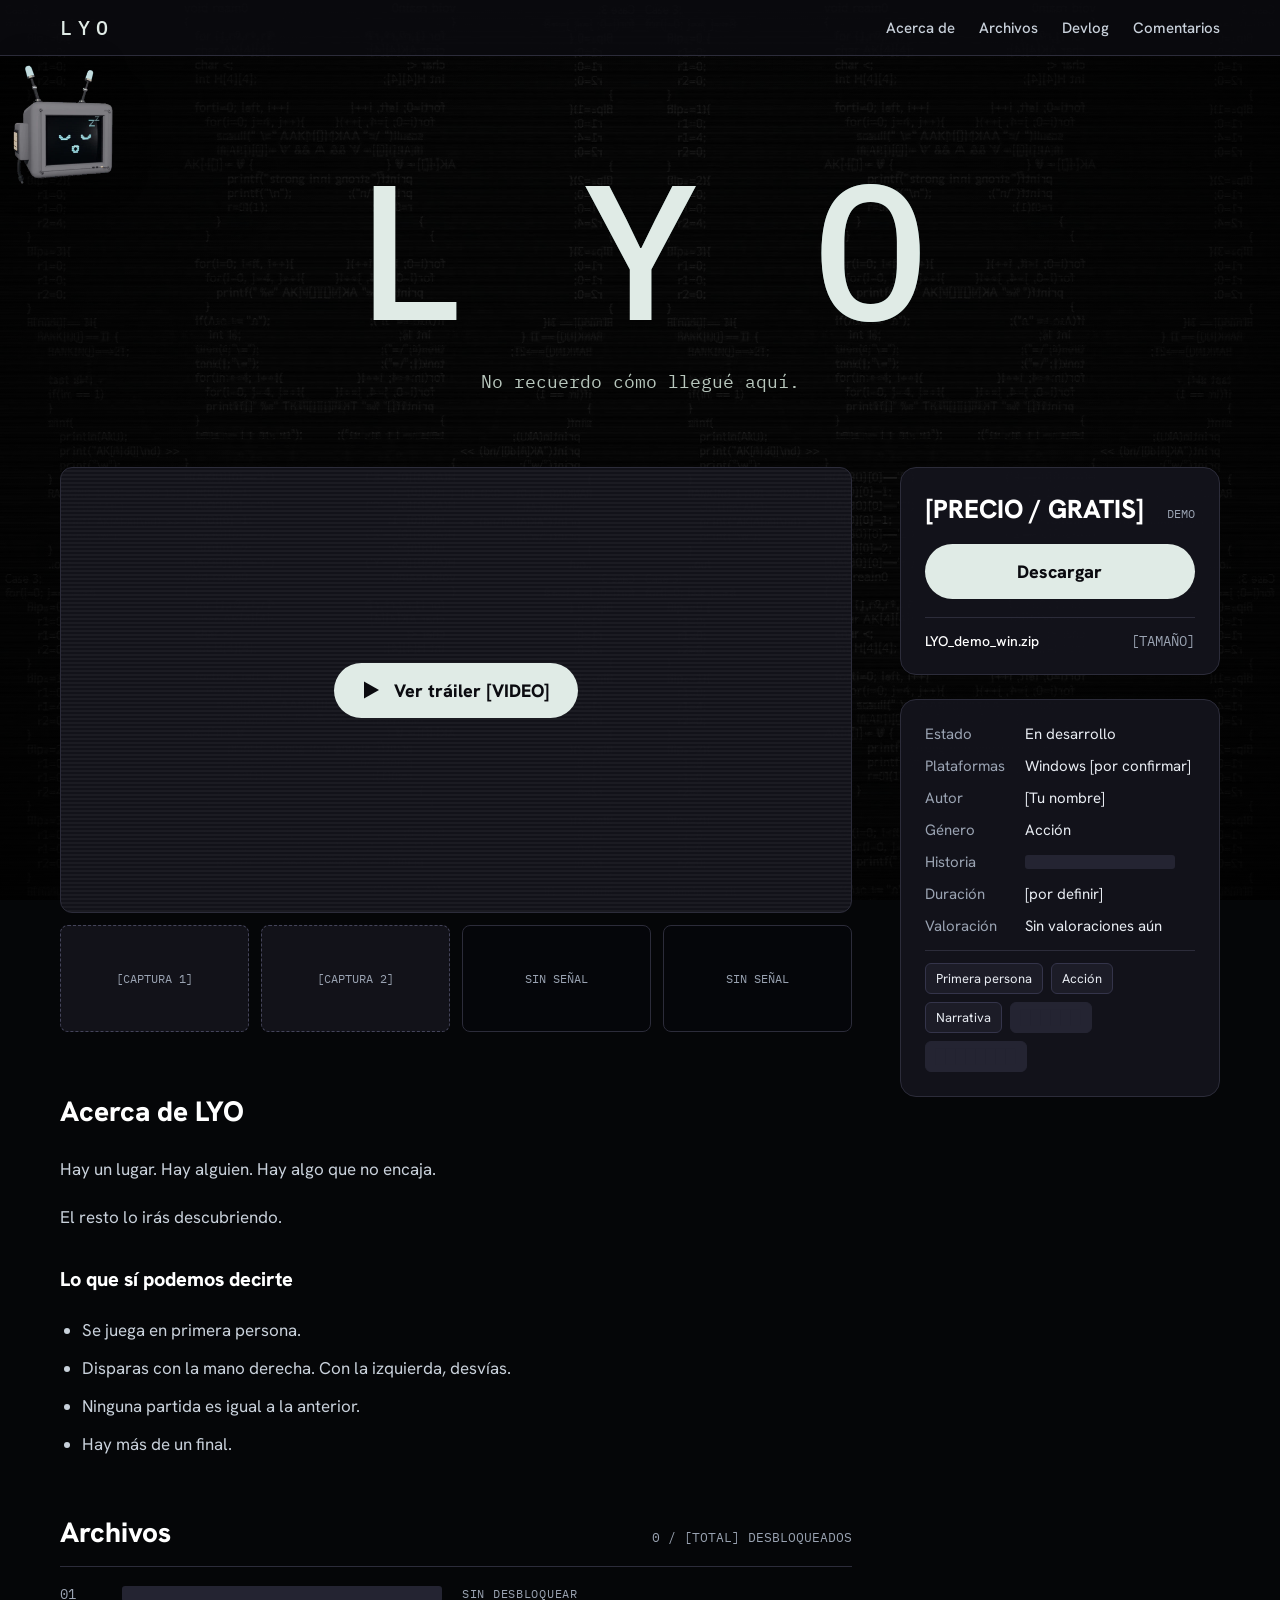
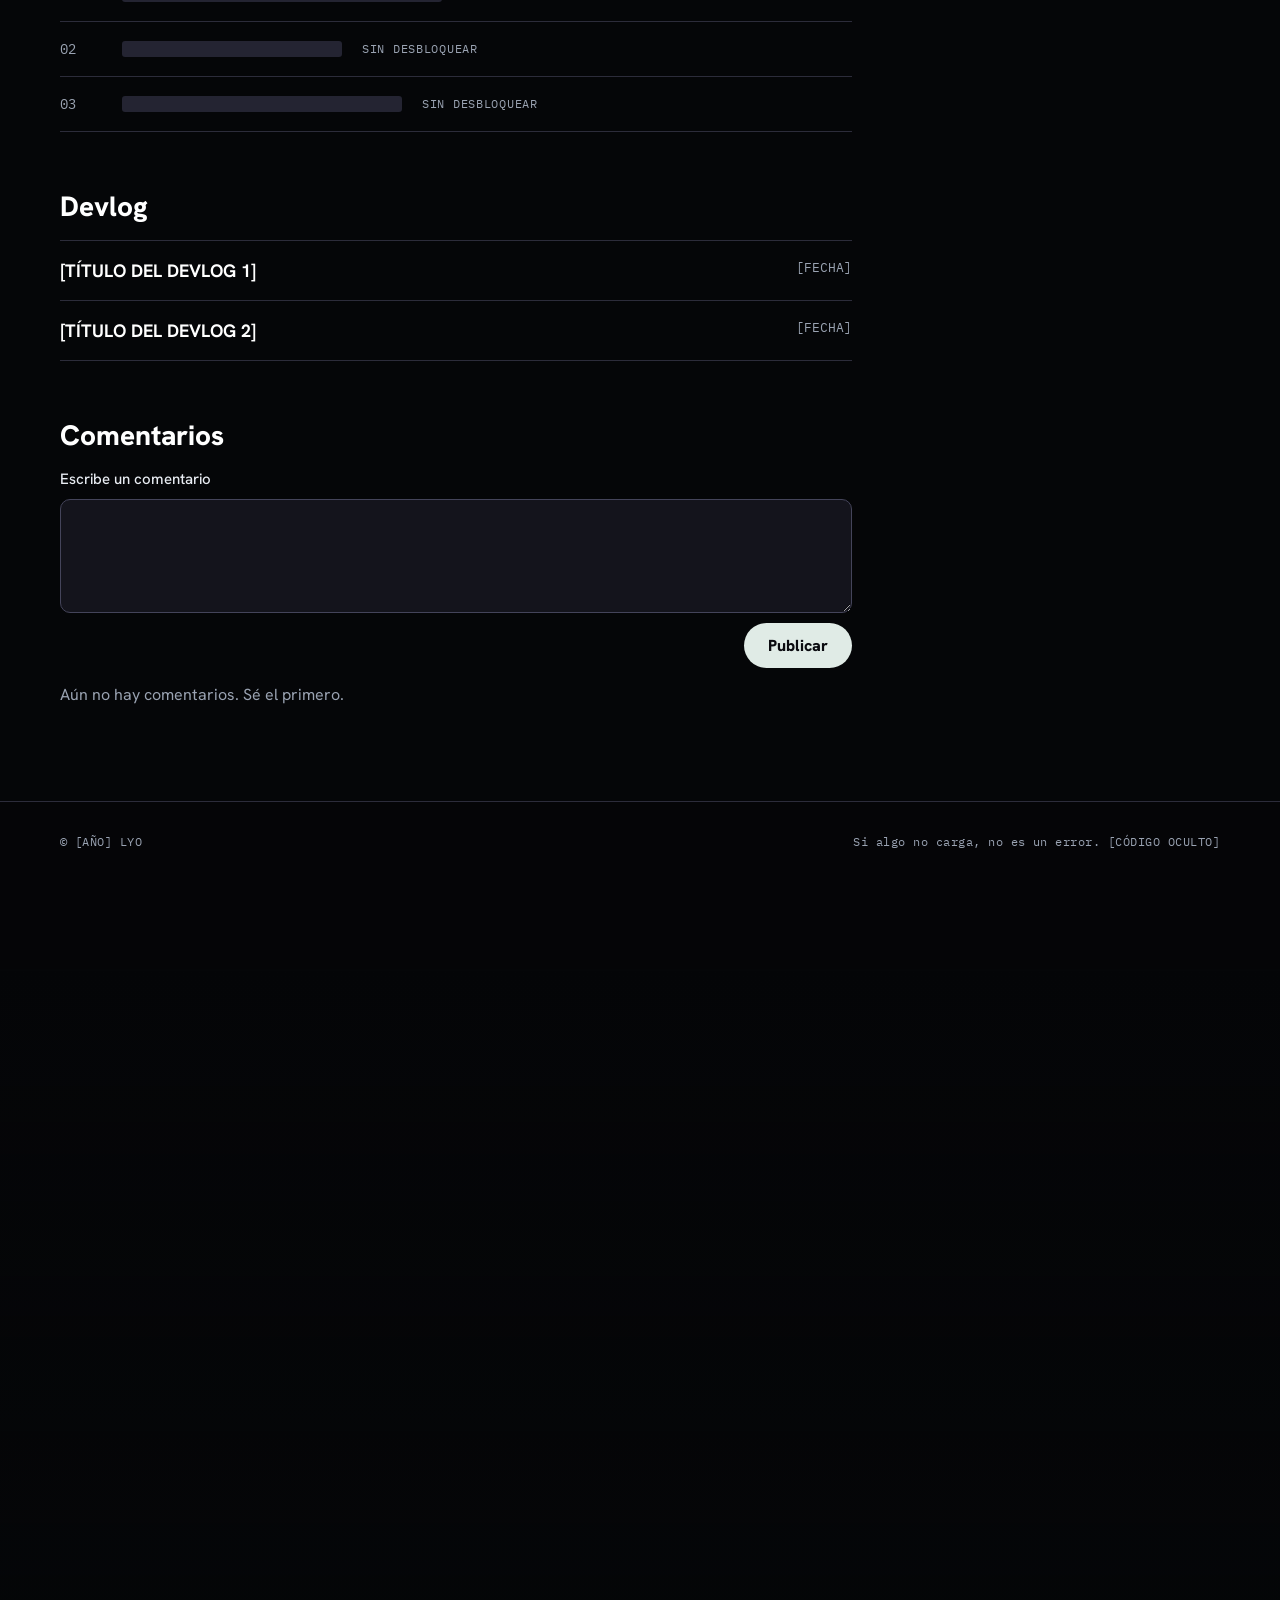
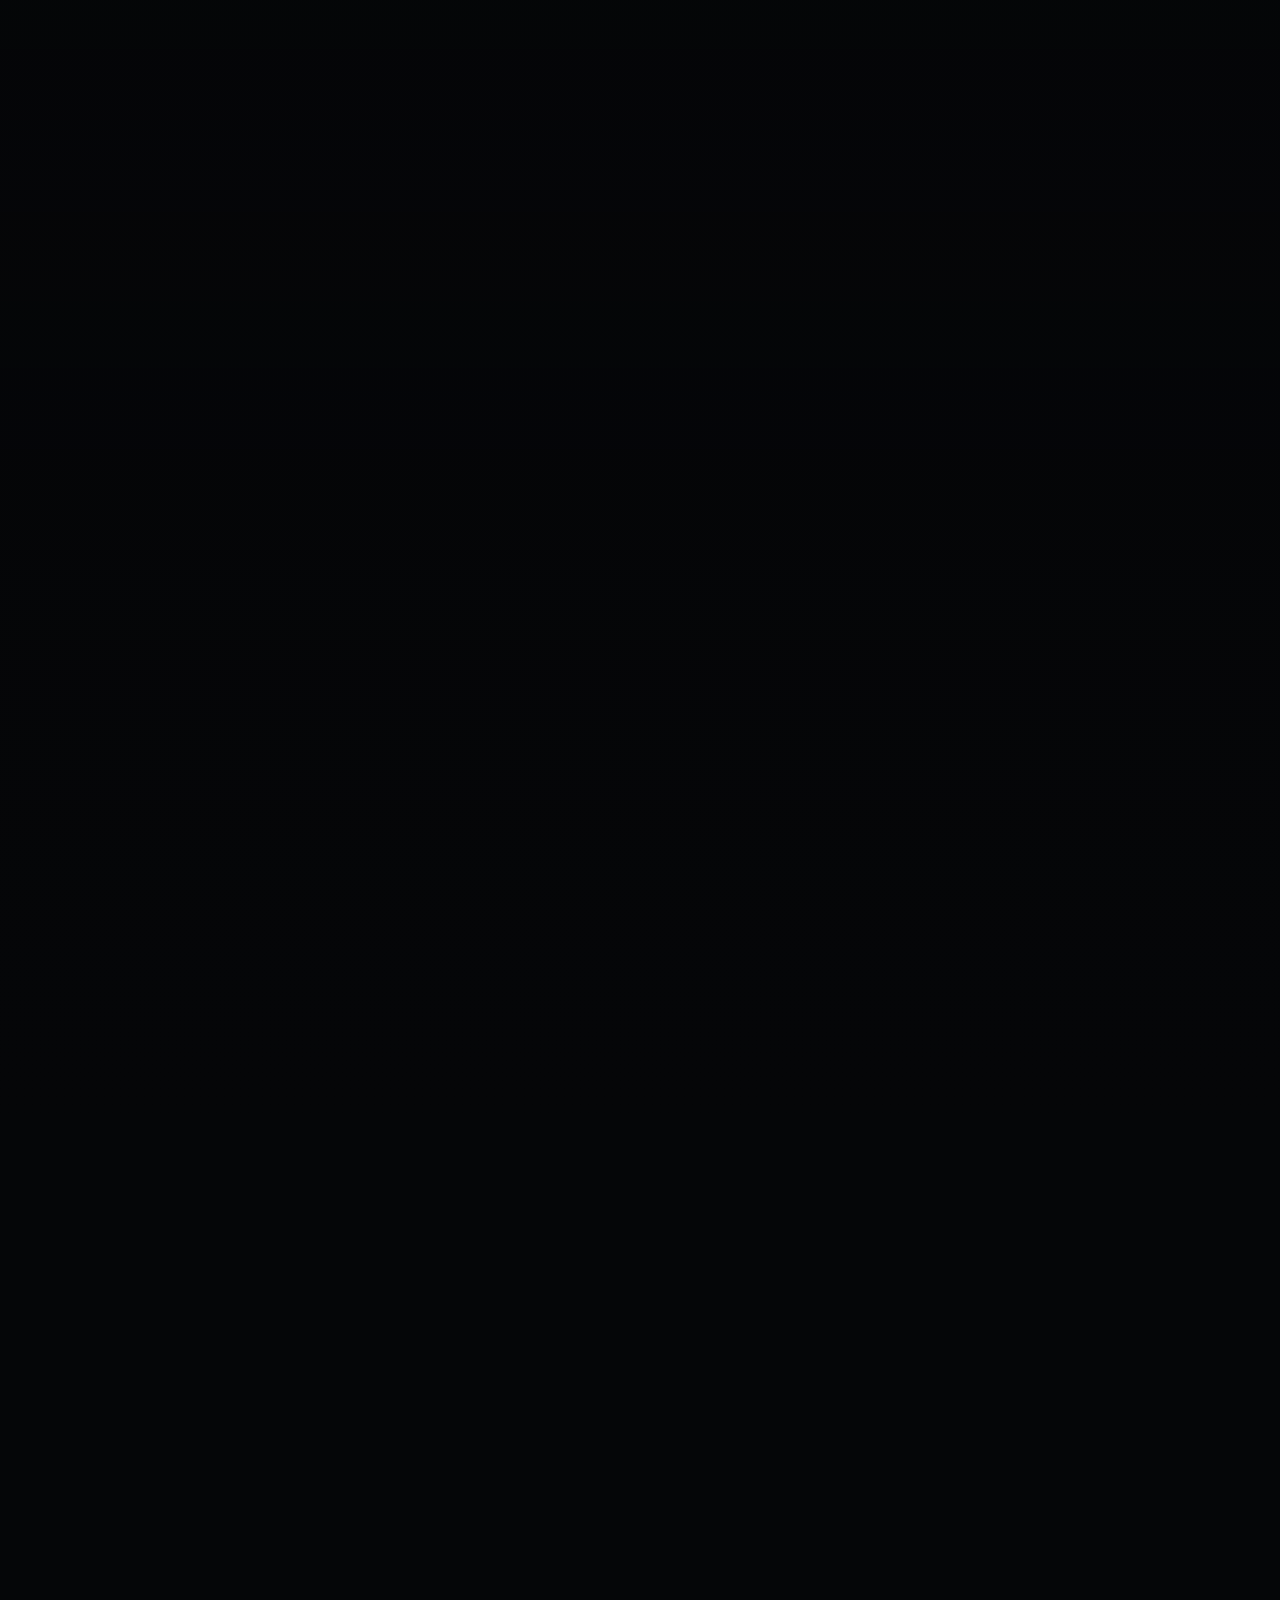
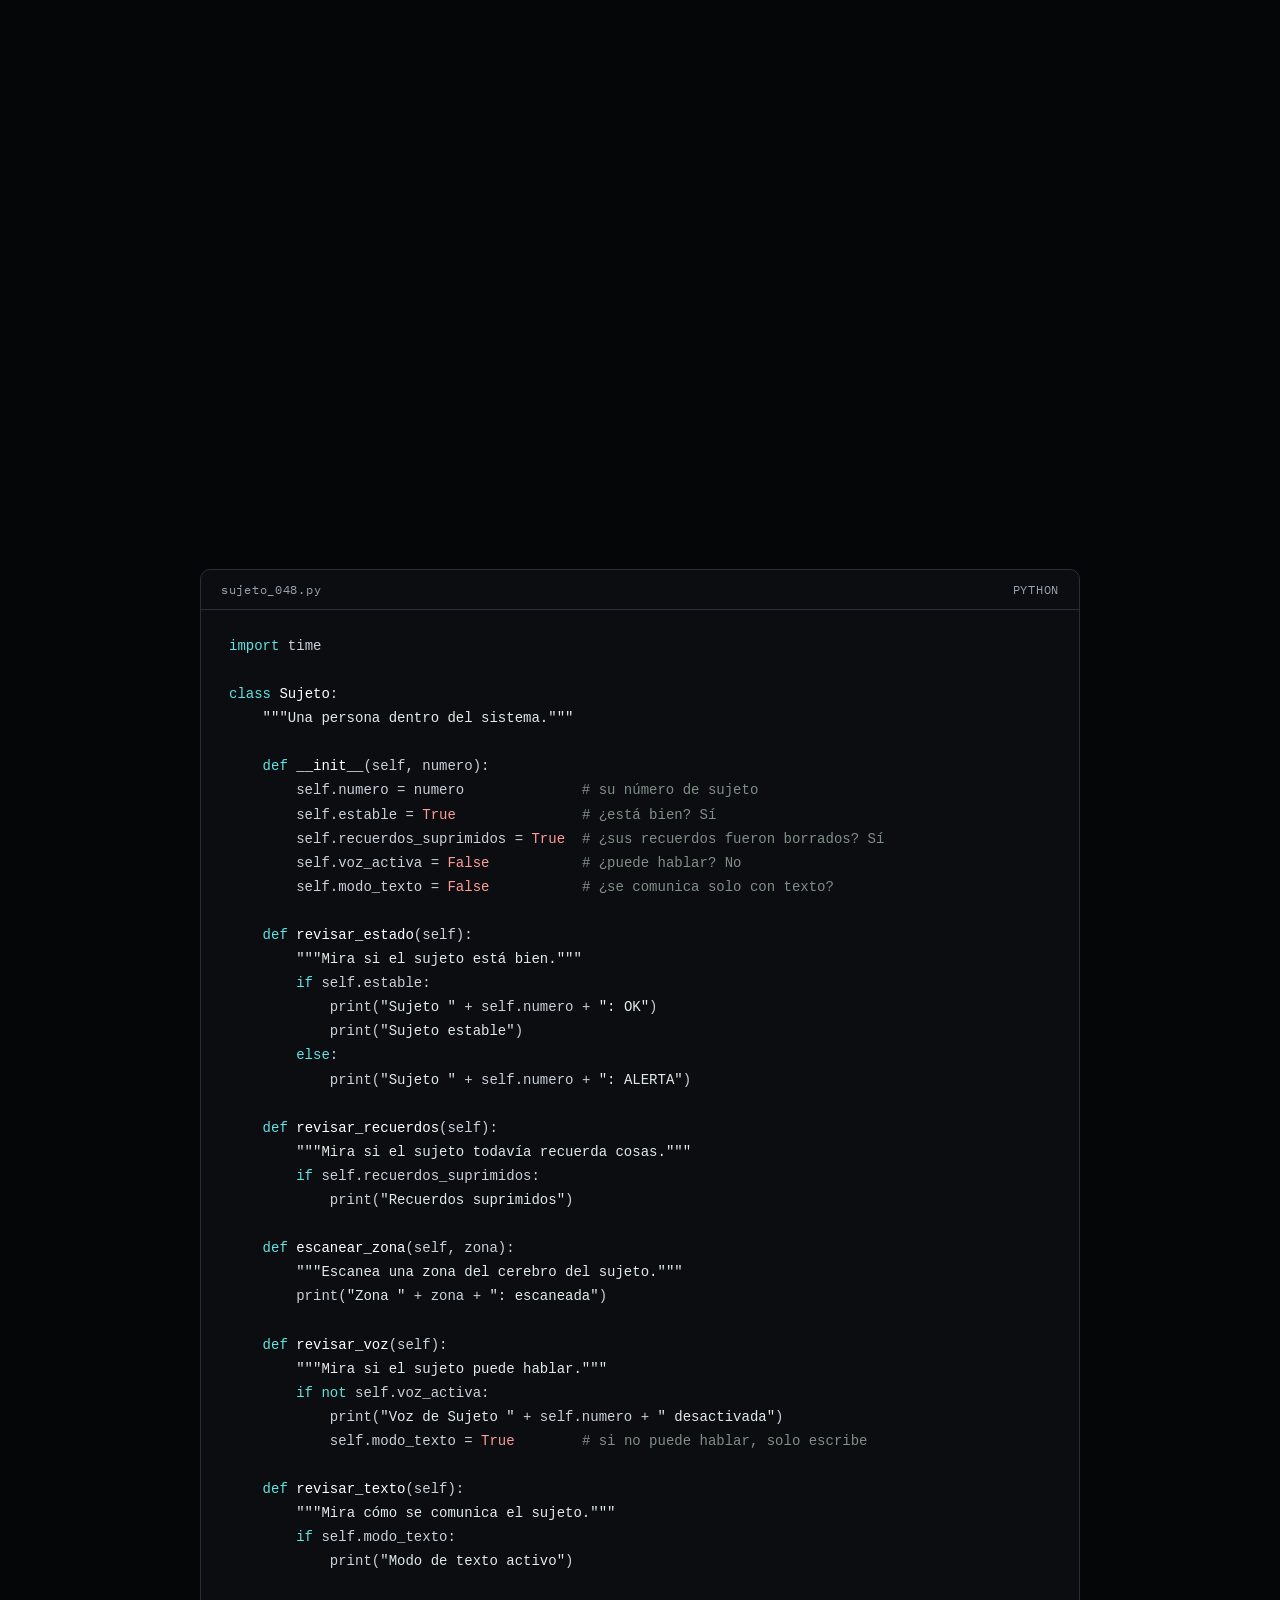
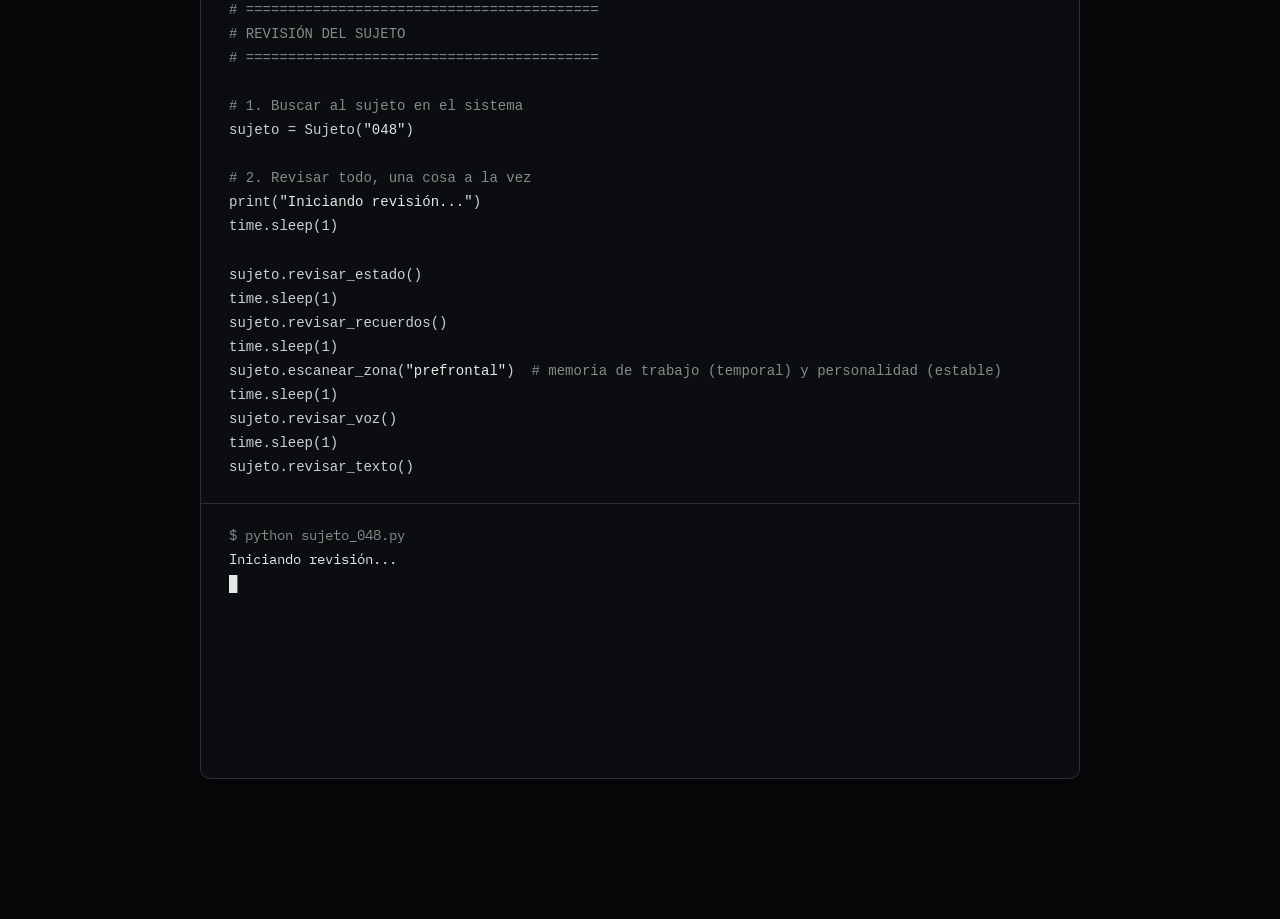
==== index.html @ 7f105bdc "Escaneo prefrontal acortado: escaner.exe --zona=prefrontal Co-Authored-By: Claude Sonnet 5.5 <norepl" ====
<!DOCTYPE html>
<!--
  ¿Intentas buscar algo pequeño, Sherlock Holmes?
  Me intriga tu curiosidad. Sigue buscando, solo recuerda que...

  La curiosidad mató al gato,
  01110000 01100101 01110010 01101111 00100000 01101100 01100001 00100000 01110011 01100001 01110100 01101001 01110011 01100110 01100001 01100011 01100011 01101001 11000011 10110011 01101110 00100000 01101100 01101111 00100000 01110100 01110010 01100001 01101010 01101111 00100000 01100100 01100101 00100000 01110110 01110101 01100101 01101100 01110100 01100001
-->
<html lang="es">
<head>
<meta charset="utf-8">
<meta name="viewport" content="width=device-width, initial-scale=1">
<meta name="theme-color" content="#050608">
<title>LYO</title>
<link rel="icon" href="assets/caras/burlona.webp" type="image/webp">
<link rel="preconnect" href="https://fonts.googleapis.com">
<link rel="preconnect" href="https://fonts.gstatic.com" crossorigin>
<link href="https://fonts.googleapis.com/css2?family=Hanken+Grotesk:wght@400;500;700;800&family=IBM+Plex+Mono:wght@400;500&display=swap" rel="stylesheet">
<link rel="stylesheet" href="css/estilo.css">
</head>
<body>
<div style="font-family:'Hanken Grotesk',system-ui,sans-serif;color:#E8ECF2;position:relative">

<!-- Fondo: el código del menú cayendo en cuatro columnas -->
<div aria-hidden="true" style="position:fixed;inset:0;z-index:0;overflow:hidden;background:#050608">
<div class="bgflick" style="position:absolute;inset:0;display:grid;grid-template-columns:repeat(4,minmax(0,1fr));filter:brightness(0.82)">
<div class="col col1" style="animation-duration:62s;animation-delay:-10s"></div>
<div class="col col2" style="animation-duration:38s;animation-delay:-31s"></div>
<div class="col col3" style="animation-duration:80s;animation-delay:-5s"></div>
<div class="col col4" style="animation-duration:24s;animation-delay:-17s"></div>
</div>
<div class="tear tearA">
<div class="col col1" style="animation-duration:62s;animation-delay:-10s"></div>
<div class="col col2" style="animation-duration:38s;animation-delay:-31s"></div>
<div class="col col3" style="animation-duration:80s;animation-delay:-5s"></div>
<div class="col col4" style="animation-duration:24s;animation-delay:-17s"></div>
</div>
<div class="tear tearB">
<div class="col col1" style="animation-duration:62s;animation-delay:-10s"></div>
<div class="col col2" style="animation-duration:38s;animation-delay:-31s"></div>
<div class="col col3" style="animation-duration:80s;animation-delay:-5s"></div>
<div class="col col4" style="animation-duration:24s;animation-delay:-17s"></div>
</div>
<div style="position:absolute;inset:0;background:rgba(0,0,0,0.5)"></div>
<div class="scan" style="position:absolute;inset:0;background:repeating-linear-gradient(0deg,rgba(0,0,0,0.28) 0 1px,transparent 1px 3px)"></div>
<div style="position:absolute;inset:0;background:radial-gradient(ellipse at 50% 45%,rgba(0,0,0,0) 40%,rgba(0,0,0,0.78) 100%)"></div>
</div>

<div style="position:relative;z-index:1">

<!-- Barra superior -->
<header style="background:rgba(11,11,16,0.82);border-bottom:1px solid #2C2C3A">
<div style="max-width:1160px;margin:0 auto;padding:14px 32px;display:flex;flex-wrap:wrap;gap:12px 28px;align-items:center;justify-content:space-between">
<a href="#inicio" class="nav-a" style="font-family:'IBM Plex Mono',ui-monospace,monospace;font-weight:500;font-size:20px;letter-spacing:0.3em;color:#E0EBE6">LYO</a>
<nav aria-label="Principal" style="display:flex;flex-wrap:wrap;gap:8px 24px;font-size:15px;font-weight:500">
<a href="#acerca" class="nav-a">Acerca de</a>
<a href="#archivos" class="nav-a">Archivos</a>
<a href="#devlog" class="nav-a">Devlog</a>
<a href="#comentarios" class="nav-a">Comentarios</a>
</nav>
</div>
</header>

<!-- Título: igual que en el menú, con las copias roja y cian -->
<section id="inicio" style="max-width:1160px;margin:0 auto;padding:96px 32px 40px;display:flex;flex-direction:column;align-items:center;gap:24px;text-align:center">
<h1 aria-label="LYO" style="position:relative;margin:0;font-family:'IBM Plex Mono',ui-monospace,monospace;font-weight:500;font-size:clamp(72px,15vw,200px);line-height:1;white-space:nowrap">
<span aria-hidden="true" class="tred" style="position:absolute;left:0;top:0;color:rgba(230,38,38,0.55)">L Y O</span>
<span aria-hidden="true" class="tcyan" style="position:absolute;left:0;top:0;color:rgba(26,217,217,0.55)">L Y O</span>
<span aria-hidden="true" class="twhite" style="position:relative;color:#E0EBE6">L Y O</span>
</h1>
<p style="margin:0;font-family:'IBM Plex Mono',ui-monospace,monospace;font-size:18px;line-height:1.5;color:#B8C7BD;max-width:34em;text-wrap:pretty">No recuerdo cómo llegué aquí.</p>
</section>

<!-- Cuerpo -->
<div style="max-width:1160px;margin:0 auto;padding:32px 32px 96px;display:flex;flex-wrap:wrap;gap:48px;align-items:flex-start">

<main style="flex:999 1 560px;min-width:0;display:flex;flex-direction:column;gap:56px">

<!-- Tráiler y capturas -->
<section aria-label="Tráiler y capturas" style="display:flex;flex-direction:column;gap:12px">
<div style="position:relative;aspect-ratio:16/9;border-radius:12px;overflow:hidden;background:rgba(20,20,28,0.9);border:1px solid #2C2C3A;display:flex;align-items:center;justify-content:center">
<div aria-hidden="true" class="scan" style="position:absolute;inset:0;background:repeating-linear-gradient(0deg,rgba(255,255,255,0.04) 0 2px,transparent 2px 4px)"></div>
<button type="button" aria-label="Reproducir tráiler" style="position:relative;display:flex;align-items:center;gap:14px;background:var(--acento);color:#0B0B10;border:0;font-family:inherit;font-weight:800;font-size:18px;padding:16px 28px;border-radius:999px;cursor:pointer">
<svg aria-hidden="true" width="18" height="20" viewBox="0 0 18 20"><path d="M2 1.5v17l15-8.5z" fill="#0B0B10"/></svg>
Ver tráiler [VIDEO]
</button>
</div>
<div style="display:grid;grid-template-columns:repeat(auto-fit,minmax(min(130px,100%),1fr));gap:12px">
<div style="aspect-ratio:16/9;border-radius:8px;background:rgba(20,20,28,0.9);border:1px dashed #44445A;display:flex;align-items:center;justify-content:center;font-family:'IBM Plex Mono',ui-monospace,monospace;font-size:12px;color:#9AA3B2">[CAPTURA 1]</div>
<div style="aspect-ratio:16/9;border-radius:8px;background:rgba(20,20,28,0.9);border:1px dashed #44445A;display:flex;align-items:center;justify-content:center;font-family:'IBM Plex Mono',ui-monospace,monospace;font-size:12px;color:#9AA3B2">[CAPTURA 2]</div>
<div style="aspect-ratio:16/9;border-radius:8px;background:#05060A;border:1px solid #2C2C3A;display:flex;align-items:center;justify-content:center;font-family:'IBM Plex Mono',ui-monospace,monospace;font-size:12px;color:#9AA3B2">SIN SEÑAL</div>
<div style="aspect-ratio:16/9;border-radius:8px;background:#05060A;border:1px solid #2C2C3A;display:flex;align-items:center;justify-content:center;font-family:'IBM Plex Mono',ui-monospace,monospace;font-size:12px;color:#9AA3B2">SIN SEÑAL</div>
</div>
</section>

<!-- Acerca de -->
<section id="acerca" style="display:flex;flex-direction:column;gap:20px;font-size:17px;line-height:1.65;color:#C9D1DB">
<h2 style="margin:0;font-size:28px;font-weight:800;color:#FFFFFF">Acerca de LYO</h2>
<p style="margin:0;text-wrap:pretty">Hay un lugar. Hay alguien. Hay algo que no encaja.</p>
<p style="margin:0;text-wrap:pretty">El resto lo irás descubriendo.</p>
<h3 style="margin:12px 0 0;font-size:20px;font-weight:800;color:#FFFFFF">Lo que sí podemos decirte</h3>
<ul style="margin:0;padding-left:22px;display:flex;flex-direction:column;gap:10px">
<li>Se juega en primera persona.</li>
<li>Disparas con la mano derecha. Con la izquierda, desvías.</li>
<li>Ninguna partida es igual a la anterior.</li>
<li>Hay más de un final.</li>
</ul>
</section>

<!-- Archivos (huecos para ir revelando la historia) -->
<section id="archivos" style="display:flex;flex-direction:column;gap:16px">
<div style="display:flex;flex-wrap:wrap;align-items:baseline;justify-content:space-between;gap:8px 24px">
<h2 style="margin:0;font-size:28px;font-weight:800;color:#FFFFFF">Archivos</h2>
<span style="font-family:'IBM Plex Mono',ui-monospace,monospace;font-size:13px;color:#9AA3B2">0 / [TOTAL] DESBLOQUEADOS</span>
</div>
<div style="display:flex;flex-direction:column">
<div style="display:flex;flex-wrap:wrap;align-items:center;gap:12px 20px;padding:18px 0;border-top:1px solid #2C2C3A">
<span style="font-family:'IBM Plex Mono',ui-monospace,monospace;font-size:14px;color:#9AA3B2;min-width:3em">01</span>
<span role="img" aria-label="Texto oculto" style="flex:1 1 200px;height:16px;border-radius:3px;background:#242432;max-width:320px"></span>
<span style="font-family:'IBM Plex Mono',ui-monospace,monospace;font-size:12px;letter-spacing:0.06em;color:#9AA3B2">SIN DESBLOQUEAR</span>
</div>
<div style="display:flex;flex-wrap:wrap;align-items:center;gap:12px 20px;padding:18px 0;border-top:1px solid #2C2C3A">
<span style="font-family:'IBM Plex Mono',ui-monospace,monospace;font-size:14px;color:#9AA3B2;min-width:3em">02</span>
<span role="img" aria-label="Texto oculto" style="flex:1 1 200px;height:16px;border-radius:3px;background:#242432;max-width:220px"></span>
<span style="font-family:'IBM Plex Mono',ui-monospace,monospace;font-size:12px;letter-spacing:0.06em;color:#9AA3B2">SIN DESBLOQUEAR</span>
</div>
<div style="display:flex;flex-wrap:wrap;align-items:center;gap:12px 20px;padding:18px 0;border-top:1px solid #2C2C3A;border-bottom:1px solid #2C2C3A">
<span style="font-family:'IBM Plex Mono',ui-monospace,monospace;font-size:14px;color:#9AA3B2;min-width:3em">03</span>
<span role="img" aria-label="Texto oculto" style="flex:1 1 200px;height:16px;border-radius:3px;background:#242432;max-width:280px"></span>
<span style="font-family:'IBM Plex Mono',ui-monospace,monospace;font-size:12px;letter-spacing:0.06em;color:#9AA3B2">SIN DESBLOQUEAR</span>
</div>
</div>
</section>

<!-- Devlog -->
<section id="devlog" style="display:flex;flex-direction:column;gap:16px">
<h2 style="margin:0;font-size:28px;font-weight:800;color:#FFFFFF">Devlog</h2>
<div style="display:flex;flex-direction:column">
<a href="#devlog" class="nav-a" style="display:flex;flex-wrap:wrap;justify-content:space-between;gap:6px 24px;padding:18px 0;border-top:1px solid #2C2C3A">
<span style="font-weight:700;font-size:18px;color:#FFFFFF">[TÍTULO DEL DEVLOG 1]</span>
<span style="font-family:'IBM Plex Mono',ui-monospace,monospace;font-size:13px;color:#9AA3B2">[FECHA]</span>
</a>
<a href="#devlog" class="nav-a" style="display:flex;flex-wrap:wrap;justify-content:space-between;gap:6px 24px;padding:18px 0;border-top:1px solid #2C2C3A;border-bottom:1px solid #2C2C3A">
<span style="font-weight:700;font-size:18px;color:#FFFFFF">[TÍTULO DEL DEVLOG 2]</span>
<span style="font-family:'IBM Plex Mono',ui-monospace,monospace;font-size:13px;color:#9AA3B2">[FECHA]</span>
</a>
</div>
</section>

<!-- Comentarios -->
<section id="comentarios" style="display:flex;flex-direction:column;gap:16px">
<h2 style="margin:0;font-size:28px;font-weight:800;color:#FFFFFF">Comentarios</h2>
<div style="display:flex;flex-direction:column;gap:10px">
<label for="comentario" style="font-size:15px;font-weight:500">Escribe un comentario</label>
<textarea id="comentario" rows="4" style="background:#14141C;color:#E8ECF2;border:1px solid #44445A;border-radius:10px;padding:14px 16px;font-family:inherit;font-size:16px;resize:vertical"></textarea>
<div style="display:flex;justify-content:flex-end">
<button type="button" class="btn-a" style="background:var(--acento);color:#0B0B10;border:0;font-family:inherit;font-weight:800;font-size:16px;padding:12px 24px;border-radius:999px;cursor:pointer">Publicar</button>
</div>
</div>
<p style="margin:0;font-size:16px;color:#9AA3B2">Aún no hay comentarios. Sé el primero.</p>
</section>
</main>

<!-- Barra lateral -->
<aside style="flex:1 1 320px;max-width:380px;min-width:0;display:flex;flex-direction:column;gap:24px">

<section aria-label="Descarga" style="background:rgba(20,20,28,0.94);border:1px solid #2C2C3A;border-radius:16px;padding:24px;display:flex;flex-direction:column;gap:18px">
<div style="display:flex;align-items:baseline;justify-content:space-between;gap:12px">
<span style="font-weight:800;font-size:26px;color:#FFFFFF">[PRECIO / GRATIS]</span>
<span style="font-family:'IBM Plex Mono',ui-monospace,monospace;font-size:12px;color:#9AA3B2">DEMO</span>
</div>
<a href="#" class="btn-a" style="background:var(--acento);color:#0B0B10;text-decoration:none;text-align:center;font-weight:800;font-size:18px;padding:16px 24px;border-radius:999px">Descargar</a>
<div style="display:flex;justify-content:space-between;gap:12px;padding-top:14px;border-top:1px solid #2C2C3A;font-size:14px">
<span style="color:#FFFFFF;font-weight:500">LYO_demo_win.zip</span>
<span style="font-family:'IBM Plex Mono',ui-monospace,monospace;color:#9AA3B2">[TAMAÑO]</span>
</div>
</section>

<section aria-label="Información" style="background:rgba(20,20,28,0.94);border:1px solid #2C2C3A;border-radius:16px;padding:24px;display:flex;flex-direction:column;gap:14px;font-size:15px">
<div style="display:grid;grid-template-columns:auto 1fr;gap:12px 20px;align-items:center">
<span style="color:#9AA3B2">Estado</span><span>En desarrollo</span>
<span style="color:#9AA3B2">Plataformas</span><span>Windows [por confirmar]</span>
<span style="color:#9AA3B2">Autor</span><span>[Tu nombre]</span>
<span style="color:#9AA3B2">Género</span><span>Acción</span>
<span style="color:#9AA3B2">Historia</span><span role="img" aria-label="Información oculta" style="display:block;height:14px;border-radius:3px;background:#242432;max-width:150px"></span>
<span style="color:#9AA3B2">Duración</span><span>[por definir]</span>
<span style="color:#9AA3B2">Valoración</span><span>Sin valoraciones aún</span>
</div>
<div style="display:flex;flex-wrap:wrap;gap:8px;padding-top:12px;border-top:1px solid #2C2C3A">
<span class="chip">Primera persona</span>
<span class="chip">Acción</span>
<span class="chip">Narrativa</span>
<span class="chip" role="img" aria-label="Etiqueta oculta" style="color:#242432;background:#242432;border-color:#242432;user-select:none">██████</span>
<span class="chip" role="img" aria-label="Etiqueta oculta" style="color:#242432;background:#242432;border-color:#242432;user-select:none">████████</span>
</div>
</section>
</aside>
</div>

<!-- Pie -->
<footer style="border-top:1px solid #2C2C3A;background:rgba(5,6,8,0.8)">
<div style="max-width:1160px;margin:0 auto;padding:32px 32px 120px;display:flex;flex-wrap:wrap;gap:12px 32px;justify-content:space-between;font-family:'IBM Plex Mono',ui-monospace,monospace;font-size:12px;letter-spacing:0.04em;color:#9AA3B2">
<span>© [AÑO] LYO</span>
<span>Si algo no carga, no es un error. [CÓDIGO OCULTO]</span>
</div>
</footer>

<!-- Descenso: el fondo se apaga poco a poco mientras se baja -->
<div aria-hidden="true" style="height:2200px;background:linear-gradient(180deg,rgba(5,6,8,0) 0%,rgba(5,6,8,0.6) 25%,rgba(5,6,8,0.95) 55%,#050608 80%)"></div>
<!-- Vacío: todo negro -->
<div aria-hidden="true" style="height:1400px;background:#050608"></div>
<!-- Estática: aparece, se corta y vuelve a quedar negro justo antes de la terminal -->
<div id="zona-estatica" aria-hidden="true"><canvas id="estatica" width="192" height="108"></canvas></div>

<!-- Terminal -->
<section aria-label="Terminal" style="background:#050608;padding:0 32px 200px">
<div style="max-width:880px;margin:0 auto">
<div id="term-py" style="border:1px solid #2C2C3A;border-radius:10px;background:#0B0D10;overflow:hidden">
<div style="display:flex;justify-content:space-between;gap:16px;padding:12px 20px;border-bottom:1px solid #2C2C3A;font-family:'IBM Plex Mono',ui-monospace,monospace;font-size:12px;letter-spacing:0.06em;color:#9AA3B2">
<span>sujeto_048.py</span>
<span>PYTHON</span>
</div>
<pre role="region" aria-label="Código del programa" tabindex="0" style="margin:0;padding:24px 28px;overflow-x:auto;font-family:'IBM Plex Mono',ui-monospace,monospace;font-size:14px;line-height:1.65;color:#C9D1DB;tab-size:4"><code><span class="tk">import</span> time

<span class="tk">class</span> <span class="tf">Sujeto</span>:
    <span class="ts">"""Una persona dentro del sistema."""</span>

    <span class="tk">def</span> <span class="tf">__init__</span>(self, numero):
        self.numero = numero              <span class="tc"># su número de sujeto</span>
        self.estable = <span class="tn">True</span>               <span class="tc"># ¿está bien? Sí</span>
        self.recuerdos_suprimidos = <span class="tn">True</span>  <span class="tc"># ¿sus recuerdos fueron borrados? Sí</span>
        self.voz_activa = <span class="tn">False</span>           <span class="tc"># ¿puede hablar? No</span>
        self.modo_texto = <span class="tn">False</span>           <span class="tc"># ¿se comunica solo con texto?</span>

    <span class="tk">def</span> <span class="tf">revisar_estado</span>(self):
        <span class="ts">"""Mira si el sujeto está bien."""</span>
        <span class="tk">if</span> self.estable:
            print(<span class="ts">"Sujeto "</span> + self.numero + <span class="ts">": OK"</span>)
            print(<span class="ts">"Sujeto estable"</span>)
        <span class="tk">else</span>:
            print(<span class="ts">"Sujeto "</span> + self.numero + <span class="ts">": ALERTA"</span>)

    <span class="tk">def</span> <span class="tf">revisar_recuerdos</span>(self):
        <span class="ts">"""Mira si el sujeto todavía recuerda cosas."""</span>
        <span class="tk">if</span> self.recuerdos_suprimidos:
            print(<span class="ts">"Recuerdos suprimidos"</span>)

    <span class="tk">def</span> <span class="tf">escanear_zona</span>(self, zona):
        <span class="ts">"""Escanea una zona del cerebro del sujeto."""</span>
        print(<span class="ts">"Zona "</span> + zona + <span class="ts">": escaneada"</span>)

    <span class="tk">def</span> <span class="tf">revisar_voz</span>(self):
        <span class="ts">"""Mira si el sujeto puede hablar."""</span>
        <span class="tk">if</span> <span class="tk">not</span> self.voz_activa:
            print(<span class="ts">"Voz de Sujeto "</span> + self.numero + <span class="ts">" desactivada"</span>)
            self.modo_texto = <span class="tn">True</span>        <span class="tc"># si no puede hablar, solo escribe</span>

    <span class="tk">def</span> <span class="tf">revisar_texto</span>(self):
        <span class="ts">"""Mira cómo se comunica el sujeto."""</span>
        <span class="tk">if</span> self.modo_texto:
            print(<span class="ts">"Modo de texto activo"</span>)

<span class="tc"># ==========================================</span>
<span class="tc"># REVISIÓN DEL SUJETO</span>
<span class="tc"># ==========================================</span>

<span class="tc"># 1. Buscar al sujeto en el sistema</span>
sujeto = Sujeto(<span class="ts">"048"</span>)

<span class="tc"># 2. Revisar todo, una cosa a la vez</span>
print(<span class="ts">"Iniciando revisión..."</span>)
time.sleep(1)

sujeto.revisar_estado()
time.sleep(1)
sujeto.revisar_recuerdos()
time.sleep(1)
sujeto.escanear_zona(<span class="ts">"prefrontal"</span>)  <span class="tc"># memoria de trabajo (temporal) y personalidad (estable)</span>
time.sleep(1)
sujeto.revisar_voz()
time.sleep(1)
sujeto.revisar_texto()</code></pre>
<div id="salida-terminal" style="border-top:1px solid #2C2C3A;padding:20px 28px 24px;min-height:230px;font-family:'IBM Plex Mono',ui-monospace,monospace;font-size:14px;line-height:1.7;color:#E0EBE6">
<div style="color:#808F85">$ python sujeto_048.py</div>
<div data-paso="1" hidden>Iniciando revisión...</div>
<div data-paso="2" hidden>Sujeto 048: OK</div>
<div data-paso="2" hidden>Sujeto estable</div>
<div data-paso="3" hidden>Recuerdos suprimidos</div>
<div data-paso="4" hidden>Zona prefrontal: escaneada</div>
<div data-paso="5" hidden>Voz de Sujeto 048 desactivada</div>
<div data-paso="6" hidden>Modo de texto activo</div>
<div aria-hidden="true"><span class="blink">█</span></div>
</div>
</div>
<!-- Versión CMD de la terminal: aparece cuando la TV despierta -->
<div id="term-cmd" class="cmd" hidden>
<div class="cmd-barra"><span>C:\Halcyon\sistema\cmd.exe</span><span aria-hidden="true">&#8212; &nbsp;&#9633; &nbsp;&#10005;</span></div>
<div id="salida-cmd" class="cmd-cuerpo">
<div>Sistema Halcyon [Versión 4.8.2051.0]</div>
<div>(c) Halcyon Corporation. Todos los derechos reservados.</div>
<div>&nbsp;</div>
<div data-paso="1" hidden>C:\LYO\sujeto_048&gt;estado.exe</div>
<div data-paso="1" hidden>Sujeto 048: OK</div>
<div data-paso="1" hidden>Sujeto estable</div>
<div data-paso="2" hidden>C:\LYO\sujeto_048&gt;recuerdos.exe</div>
<div data-paso="2" hidden>Recuerdos suprimidos</div>
<div data-paso="3" hidden>C:\LYO\sujeto_048&gt;escaner.exe --zona=prefrontal</div>
<div data-paso="3" hidden>Zona prefrontal: escaneada</div>
<div data-paso="4" hidden>C:\LYO\sujeto_048&gt;voz.exe</div>
<div data-paso="4" hidden>Voz de Sujeto 048 desactivada</div>
<div data-paso="5" hidden>C:\LYO\sujeto_048&gt;texto.exe</div>
<div data-paso="5" hidden>Modo de texto activo</div>
<div data-paso="6" hidden>C:\LYO\sujeto_048&gt;<span class="blink">_</span></div>
</div>
</div>
</div>
</section>

</div>

<!-- La chica TV: fija en la ventana, arriba a la izquierda; se puede arrastrar con el mouse o el dedo -->
<div class="tv" aria-hidden="true">
<img id="tv" src="assets/caras/burlona.webp" alt="" class="tvbob" draggable="false">
</div>

</div>

<script src="js/principal.js" defer></script>
</body>
</html>
---- css/estilo.css ----
/* LYO — estilos de la página principal */

:root { --acento: #E0EBE6; }  /* color de los botones; cámbialo aquí */

body { margin: 0; background: #050608; }
a { color: #E0EBE6; text-decoration: underline; text-underline-offset: 3px; }
a:hover { color: #FFFFFF; }
.btn-a:hover { filter: brightness(1.12); }
.nav-a { color: #C9D1DB; text-decoration: none; }
.nav-a:hover { color: #FFFFFF; text-decoration: underline; }
.chip { display: inline-block; background: #1C1C27; border: 1px solid #34344A; color: #E8ECF2; border-radius: 6px; padding: 6px 10px; font-size: 13px; text-decoration: none; }

/* ---------- Fondo: el código del menú cayendo en cuatro columnas ---------- */
.col { background-image: url(../assets/fondo_codigo.jpg); background-size: 25vw auto; background-repeat: repeat; animation-name: fall; animation-timing-function: linear; animation-iteration-count: infinite; }
.col2, .col4 { transform: scaleX(-1); }
@keyframes fall { from { background-position-y: 0; } to { background-position-y: 44.444vw; } }
@keyframes scan { from { background-position: 0 0; } to { background-position: 0 8px; } }
@keyframes bgflick { 0%, 100% { opacity: 1; } 48% { opacity: 0.93; } 52% { opacity: 1; } }
.bgflick { animation: bgflick 3.4s steps(1) infinite; }
.scan { animation: scan 0.8s linear infinite; }

/* Glitch: franjas horizontales de la misma imagen que saltan de lado (cian y rojo) */
@keyframes tearA { 0%, 92%, 97%, 100% { opacity: 0; } 92.4% { opacity: 1; clip-path: inset(22% 0 68% 0); translate: -46px 0; } 93.6% { opacity: 1; clip-path: inset(55% 0 38% 0); translate: 38px 0; } 94.8% { opacity: 1; clip-path: inset(8% 0 86% 0); translate: -24px 0; } 96% { opacity: 1; clip-path: inset(74% 0 18% 0); translate: 52px 0; } }
@keyframes tearB { 0%, 81%, 86%, 100% { opacity: 0; } 81.4% { opacity: 1; clip-path: inset(40% 0 52% 0); translate: 34px 0; } 82.6% { opacity: 1; clip-path: inset(12% 0 80% 0); translate: -42px 0; } 83.8% { opacity: 1; clip-path: inset(66% 0 26% 0); translate: 26px 0; } 85% { opacity: 1; clip-path: inset(30% 0 62% 0); translate: -30px 0; } }
.tear { position: absolute; inset: 0; display: grid; grid-template-columns: repeat(4, minmax(0, 1fr)); opacity: 0; animation-timing-function: steps(1, end); animation-iteration-count: infinite; }
.tearA { animation-name: tearA; animation-duration: 7s; animation-delay: -2s; filter: sepia(1) hue-rotate(150deg) saturate(6) brightness(2.6); }
.tearB { animation-name: tearB; animation-duration: 11s; animation-delay: -6s; filter: sepia(1) hue-rotate(-38deg) saturate(6) brightness(2.6); }

/* ---------- Título con copias roja y cian ---------- */
@keyframes tred { 0%, 100% { translate: 0 0; } 25% { translate: -1.5px 0; } 50% { translate: 0 0; } 75% { translate: -1px 0; } 93% { translate: -1px 0; } 94% { translate: -14px 2px; } 96% { translate: -8px -3px; } 97% { translate: -1px 0; } }
@keyframes tcyan { 0%, 100% { translate: 0 0; } 25% { translate: 1.5px 0; } 50% { translate: 0 0; } 75% { translate: 1px 0; } 93% { translate: 1px 0; } 94% { translate: 14px -2px; } 96% { translate: 8px 3px; } 97% { translate: 1px 0; } }
@keyframes twhite { 0%, 93%, 100% { opacity: 1; } 94% { opacity: 0; } 95% { opacity: 1; } 96% { opacity: 0.3; } 97% { opacity: 1; } }
.tred { animation: tred 5s infinite; }
.tcyan { animation: tcyan 5s infinite; }
.twhite { animation: twhite 5s infinite; }

/* ---------- La chica TV (fija en la ventana; arriba a la izquierda por defecto y se puede arrastrar) ---------- */
.tv { position: fixed; left: 12px; top: 64px; width: clamp(84px, 8vw, 130px); z-index: 30; pointer-events: none; }
.tv img { pointer-events: auto; cursor: grab; touch-action: none; user-select: none; -webkit-user-select: none; -webkit-user-drag: none; }
.tv.arrastrando img { cursor: grabbing; animation: none; }
.tv img { display: block; width: 100%; height: auto; filter: drop-shadow(0 0 16px rgba(0, 0, 0, 0.7)); }
@keyframes tvbob { 0%, 100% { translate: 0 0; } 50% { translate: 0 -5px; } }
@keyframes tvshake { 0%, 100% { translate: 0 0; } 20% { translate: -4px 2px; } 40% { translate: 5px -2px; } 60% { translate: -3px -1px; } 80% { translate: 4px 1px; } }
.tvbob { animation: tvbob 4.5s ease-in-out infinite; }
.tvshake { animation: tvshake 0.12s linear infinite; }

/* ---------- Terminal ---------- */
@keyframes blink { 50% { opacity: 0; } }
.blink { animation: blink 1.1s steps(1) infinite; }
.tk { color: #5FE3E3; } .ts { color: #E0EBE6; } .tc { color: #808F85; } .tn { color: #FF9A9A; } .tf { color: #FFFFFF; font-weight: 500; }

@media (prefers-reduced-motion: reduce) {
  .col, .bgflick, .tear, .scan, .tred, .tcyan, .twhite, .tvbob, .tvshake, .blink { animation: none !important; }
}

/* ---------- Zona de estática (antes de la terminal) ---------- */
#zona-estatica { position: relative; height: 2400px; background: #050608; }
#estatica { position: sticky; top: 0; display: block; width: 100%; height: 100vh; image-rendering: pixelated; pointer-events: none; opacity: 0; }

/* ---------- Terminal en versión CMD ---------- */
.cmd { border: 1px solid #3A3A3A; border-radius: 8px; background: #0C0C0C; overflow: hidden; }
.cmd-barra { display: flex; justify-content: space-between; gap: 16px; padding: 8px 14px; background: #202020; color: #D0D0D0; font-family: 'Segoe UI', system-ui, sans-serif; font-size: 12px; }
.cmd-cuerpo { min-height: 320px; padding: 14px 16px 24px; font-family: Consolas, 'Cascadia Mono', 'Lucida Console', monospace; font-size: 15px; line-height: 1.3; color: #CCCCCC; overflow-x: auto; }
.cmd-cuerpo div { min-height: 1.3em; white-space: pre; }
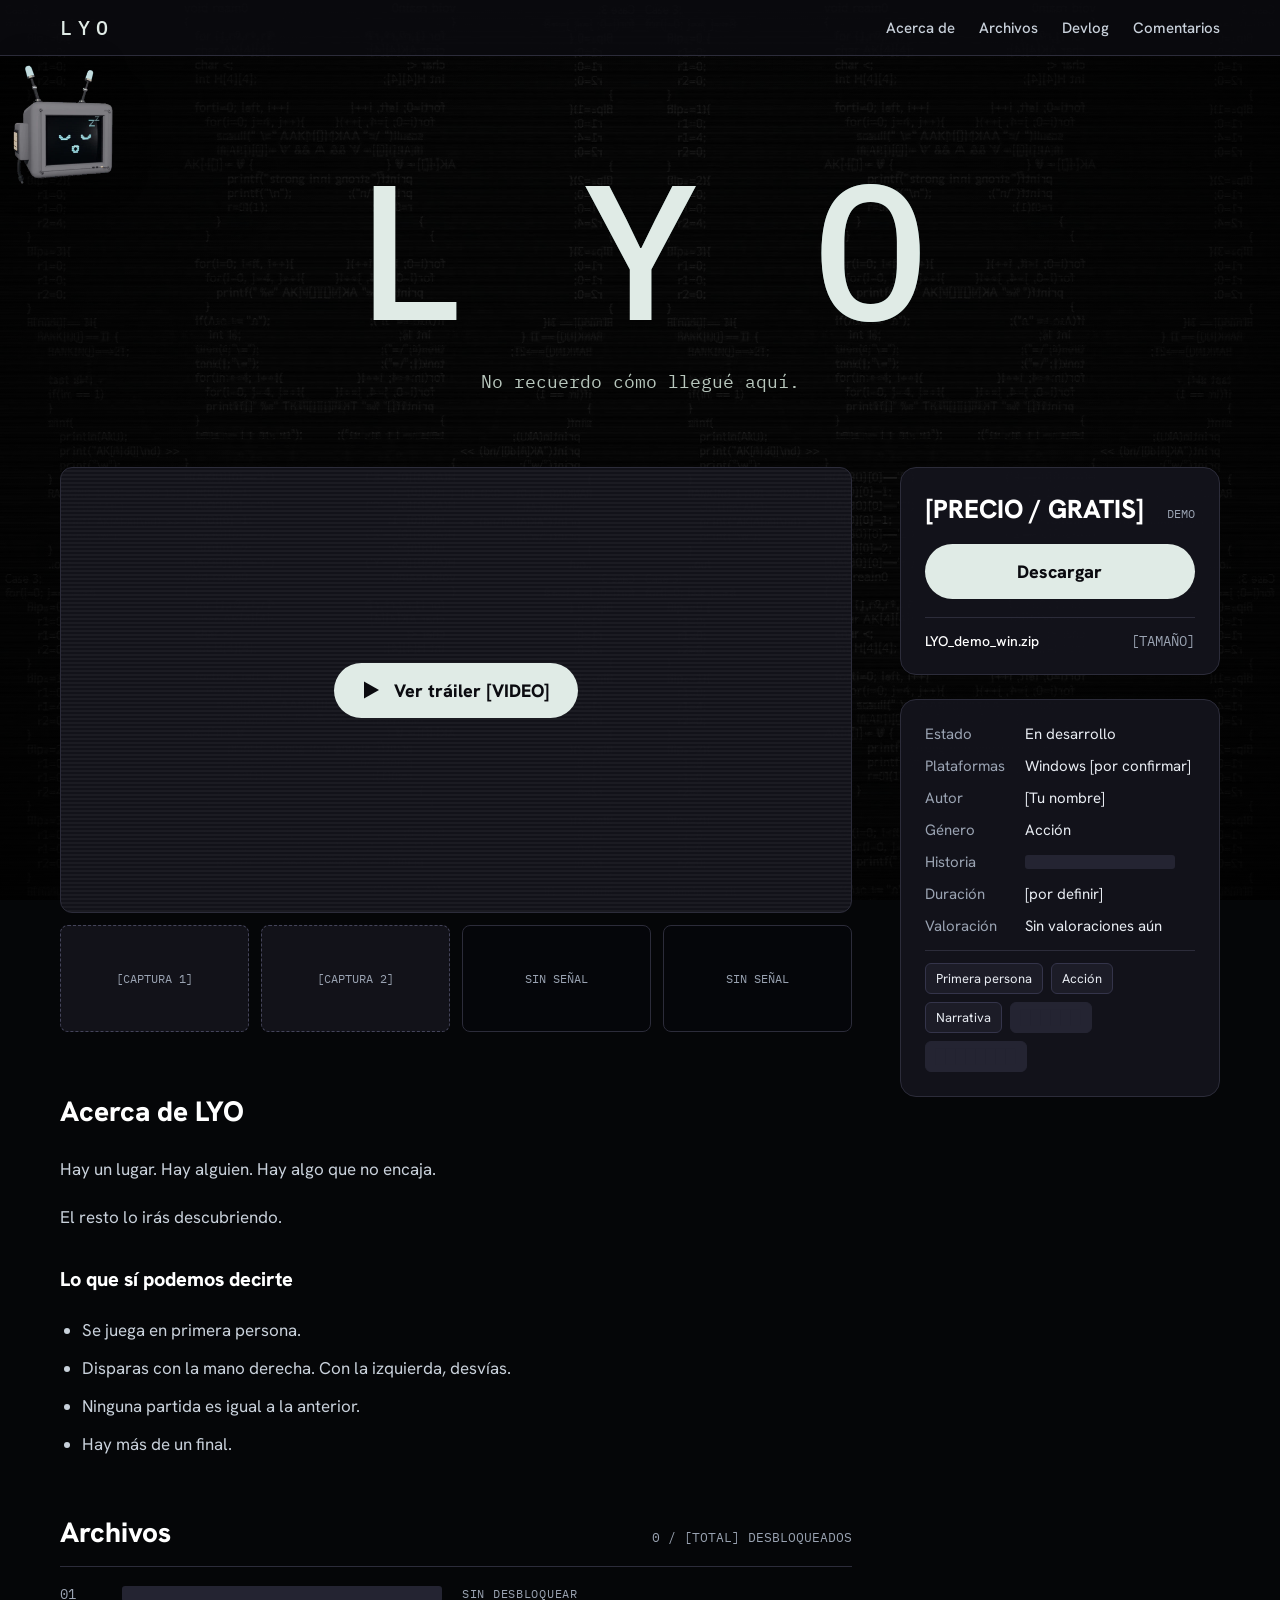
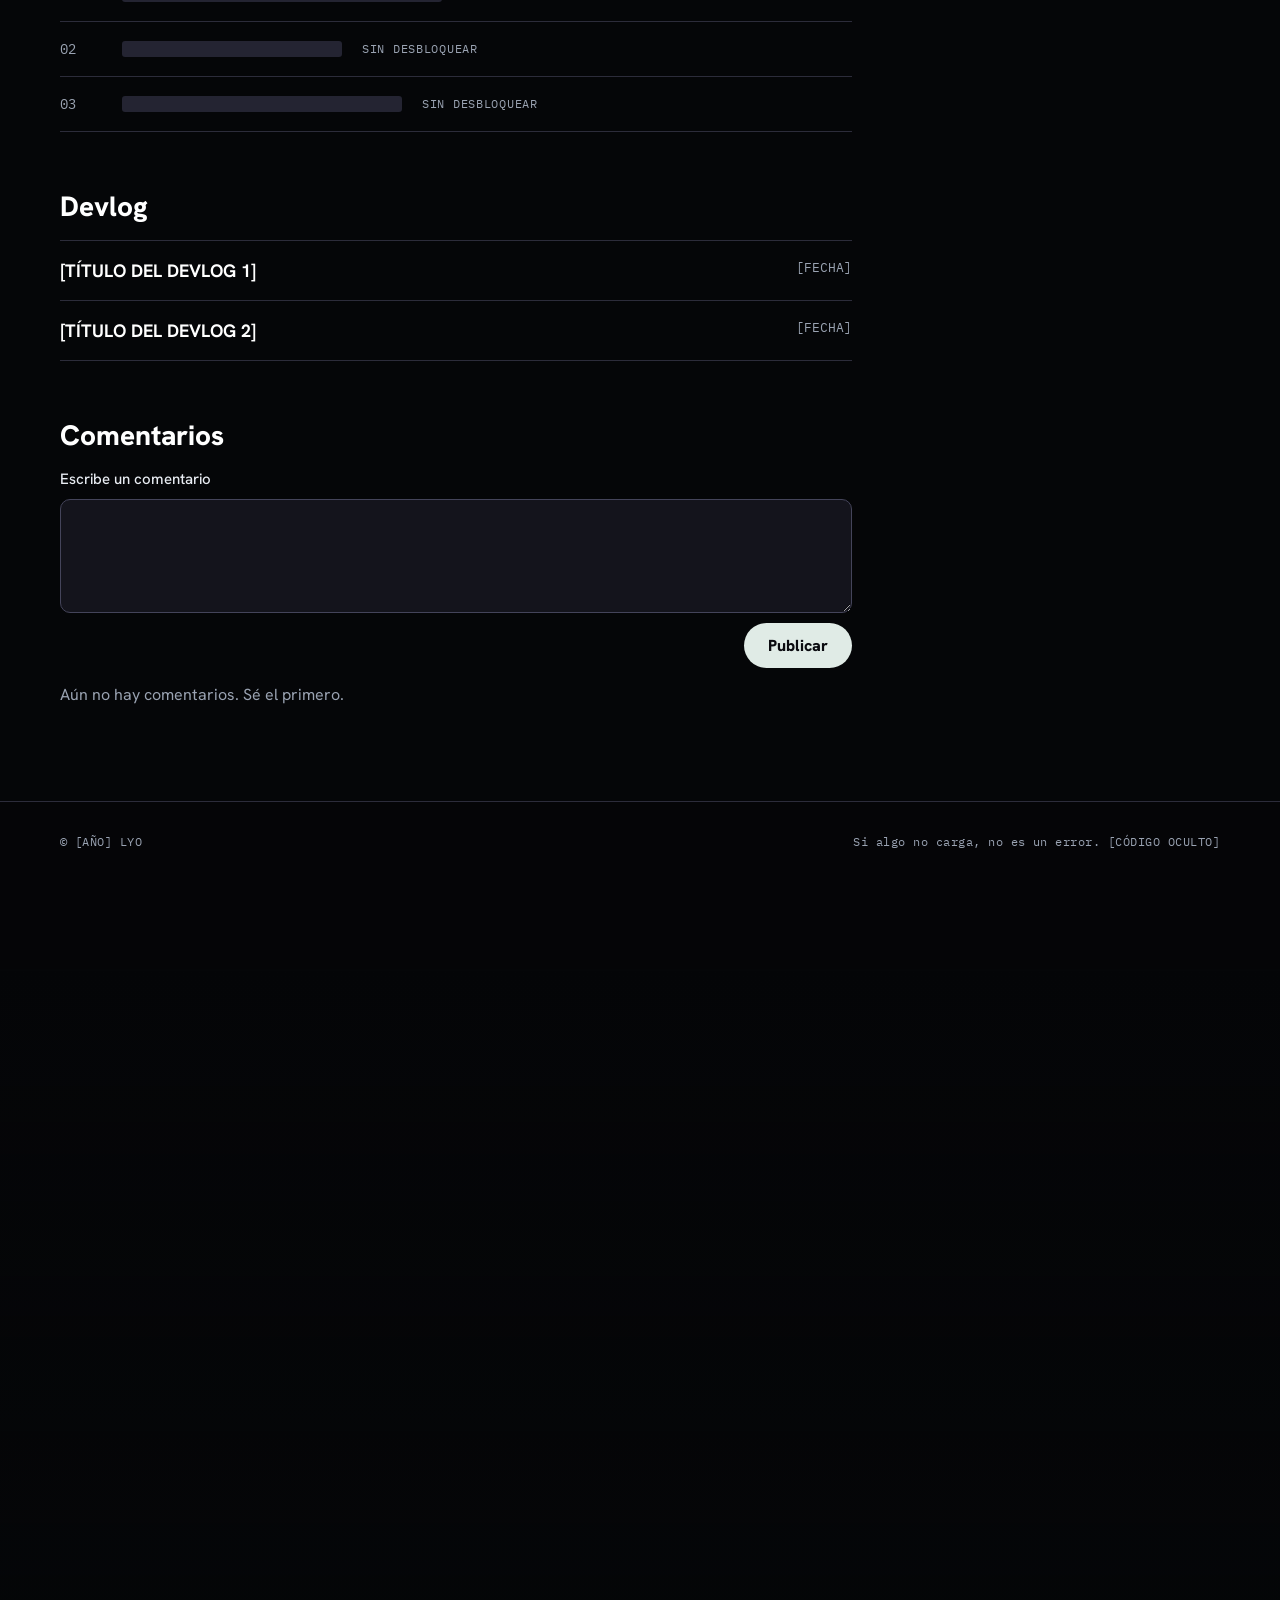
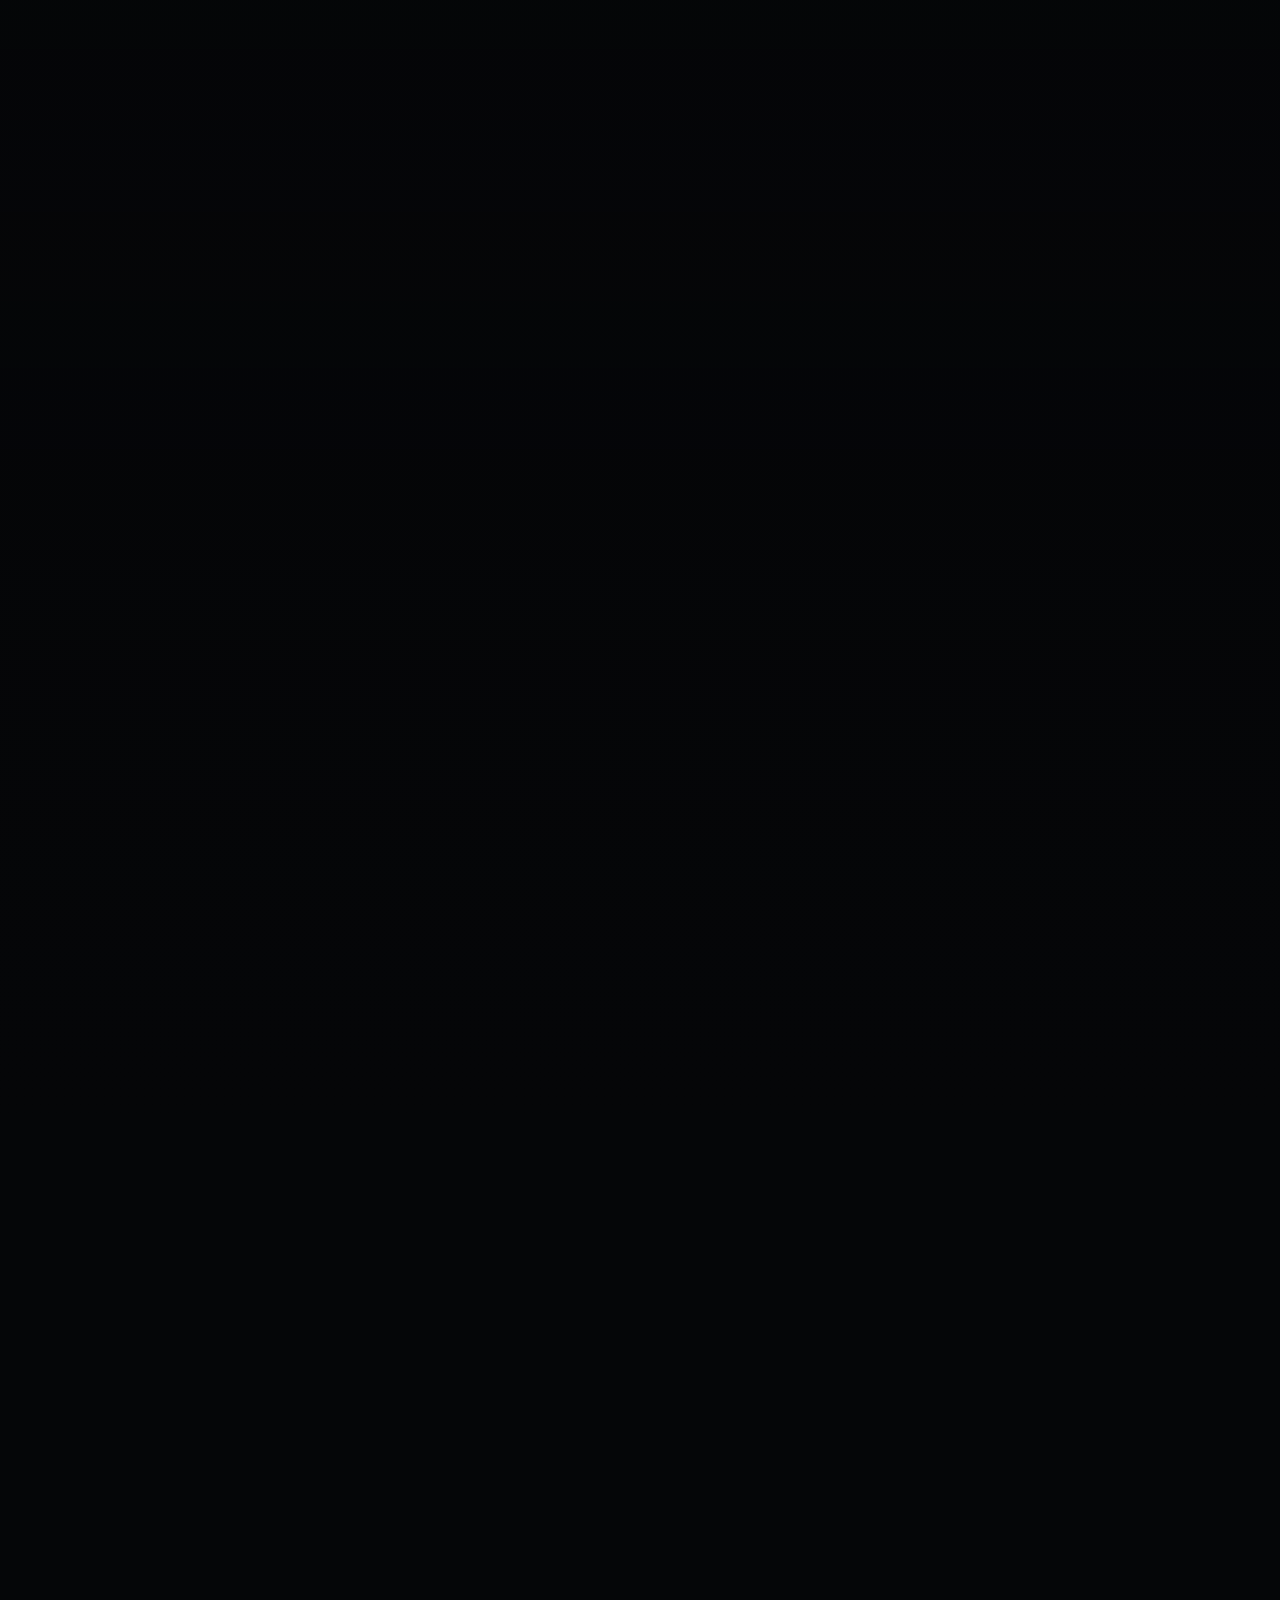
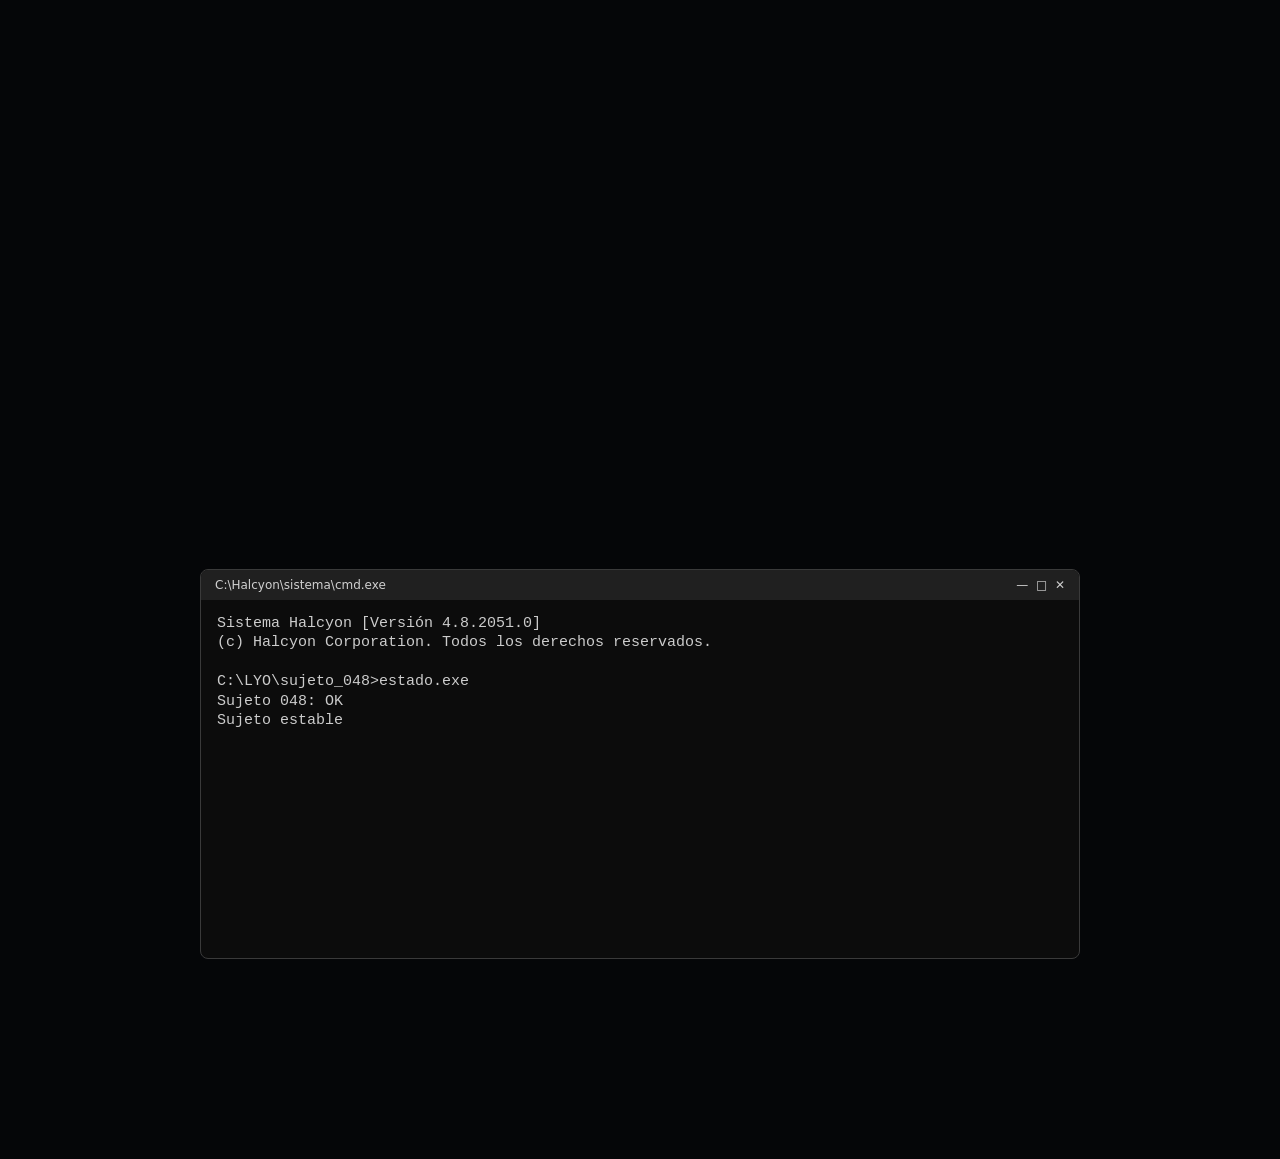
==== commit 34dc0b14: "La terminal queda solo en versión CMD (se quita la de Python y el cambio) Co-Authored-By: Claude Son" ====
--- a/index.html
+++ b/index.html
@@ -215,85 +215,8 @@
 <!-- Terminal -->
 <section aria-label="Terminal" style="background:#050608;padding:0 32px 200px">
 <div style="max-width:880px;margin:0 auto">
-<div id="term-py" style="border:1px solid #2C2C3A;border-radius:10px;background:#0B0D10;overflow:hidden">
-<div style="display:flex;justify-content:space-between;gap:16px;padding:12px 20px;border-bottom:1px solid #2C2C3A;font-family:'IBM Plex Mono',ui-monospace,monospace;font-size:12px;letter-spacing:0.06em;color:#9AA3B2">
-<span>sujeto_048.py</span>
-<span>PYTHON</span>
-</div>
-<pre role="region" aria-label="Código del programa" tabindex="0" style="margin:0;padding:24px 28px;overflow-x:auto;font-family:'IBM Plex Mono',ui-monospace,monospace;font-size:14px;line-height:1.65;color:#C9D1DB;tab-size:4"><code><span class="tk">import</span> time
-
-<span class="tk">class</span> <span class="tf">Sujeto</span>:
-    <span class="ts">"""Una persona dentro del sistema."""</span>
-
-    <span class="tk">def</span> <span class="tf">__init__</span>(self, numero):
-        self.numero = numero              <span class="tc"># su número de sujeto</span>
-        self.estable = <span class="tn">True</span>               <span class="tc"># ¿está bien? Sí</span>
-        self.recuerdos_suprimidos = <span class="tn">True</span>  <span class="tc"># ¿sus recuerdos fueron borrados? Sí</span>
-        self.voz_activa = <span class="tn">False</span>           <span class="tc"># ¿puede hablar? No</span>
-        self.modo_texto = <span class="tn">False</span>           <span class="tc"># ¿se comunica solo con texto?</span>
-
-    <span class="tk">def</span> <span class="tf">revisar_estado</span>(self):
-        <span class="ts">"""Mira si el sujeto está bien."""</span>
-        <span class="tk">if</span> self.estable:
-            print(<span class="ts">"Sujeto "</span> + self.numero + <span class="ts">": OK"</span>)
-            print(<span class="ts">"Sujeto estable"</span>)
-        <span class="tk">else</span>:
-            print(<span class="ts">"Sujeto "</span> + self.numero + <span class="ts">": ALERTA"</span>)
-
-    <span class="tk">def</span> <span class="tf">revisar_recuerdos</span>(self):
-        <span class="ts">"""Mira si el sujeto todavía recuerda cosas."""</span>
-        <span class="tk">if</span> self.recuerdos_suprimidos:
-            print(<span class="ts">"Recuerdos suprimidos"</span>)
-
-    <span class="tk">def</span> <span class="tf">escanear_zona</span>(self, zona):
-        <span class="ts">"""Escanea una zona del cerebro del sujeto."""</span>
-        print(<span class="ts">"Zona "</span> + zona + <span class="ts">": escaneada"</span>)
-
-    <span class="tk">def</span> <span class="tf">revisar_voz</span>(self):
-        <span class="ts">"""Mira si el sujeto puede hablar."""</span>
-        <span class="tk">if</span> <span class="tk">not</span> self.voz_activa:
-            print(<span class="ts">"Voz de Sujeto "</span> + self.numero + <span class="ts">" desactivada"</span>)
-            self.modo_texto = <span class="tn">True</span>        <span class="tc"># si no puede hablar, solo escribe</span>
-
-    <span class="tk">def</span> <span class="tf">revisar_texto</span>(self):
-        <span class="ts">"""Mira cómo se comunica el sujeto."""</span>
-        <span class="tk">if</span> self.modo_texto:
-            print(<span class="ts">"Modo de texto activo"</span>)
-
-<span class="tc"># ==========================================</span>
-<span class="tc"># REVISIÓN DEL SUJETO</span>
-<span class="tc"># ==========================================</span>
-
-<span class="tc"># 1. Buscar al sujeto en el sistema</span>
-sujeto = Sujeto(<span class="ts">"048"</span>)
-
-<span class="tc"># 2. Revisar todo, una cosa a la vez</span>
-print(<span class="ts">"Iniciando revisión..."</span>)
-time.sleep(1)
-
-sujeto.revisar_estado()
-time.sleep(1)
-sujeto.revisar_recuerdos()
-time.sleep(1)
-sujeto.escanear_zona(<span class="ts">"prefrontal"</span>)  <span class="tc"># memoria de trabajo (temporal) y personalidad (estable)</span>
-time.sleep(1)
-sujeto.revisar_voz()
-time.sleep(1)
-sujeto.revisar_texto()</code></pre>
-<div id="salida-terminal" style="border-top:1px solid #2C2C3A;padding:20px 28px 24px;min-height:230px;font-family:'IBM Plex Mono',ui-monospace,monospace;font-size:14px;line-height:1.7;color:#E0EBE6">
-<div style="color:#808F85">$ python sujeto_048.py</div>
-<div data-paso="1" hidden>Iniciando revisión...</div>
-<div data-paso="2" hidden>Sujeto 048: OK</div>
-<div data-paso="2" hidden>Sujeto estable</div>
-<div data-paso="3" hidden>Recuerdos suprimidos</div>
-<div data-paso="4" hidden>Zona prefrontal: escaneada</div>
-<div data-paso="5" hidden>Voz de Sujeto 048 desactivada</div>
-<div data-paso="6" hidden>Modo de texto activo</div>
-<div aria-hidden="true"><span class="blink">█</span></div>
-</div>
-</div>
-<!-- Versión CMD de la terminal: aparece cuando la TV despierta -->
-<div id="term-cmd" class="cmd" hidden>
+<!-- Terminal (estilo CMD) -->
+<div id="term-cmd" class="cmd">
 <div class="cmd-barra"><span>C:\Halcyon\sistema\cmd.exe</span><span aria-hidden="true">&#8212; &nbsp;&#9633; &nbsp;&#10005;</span></div>
 <div id="salida-cmd" class="cmd-cuerpo">
 <div>Sistema Halcyon [Versión 4.8.2051.0]</div>
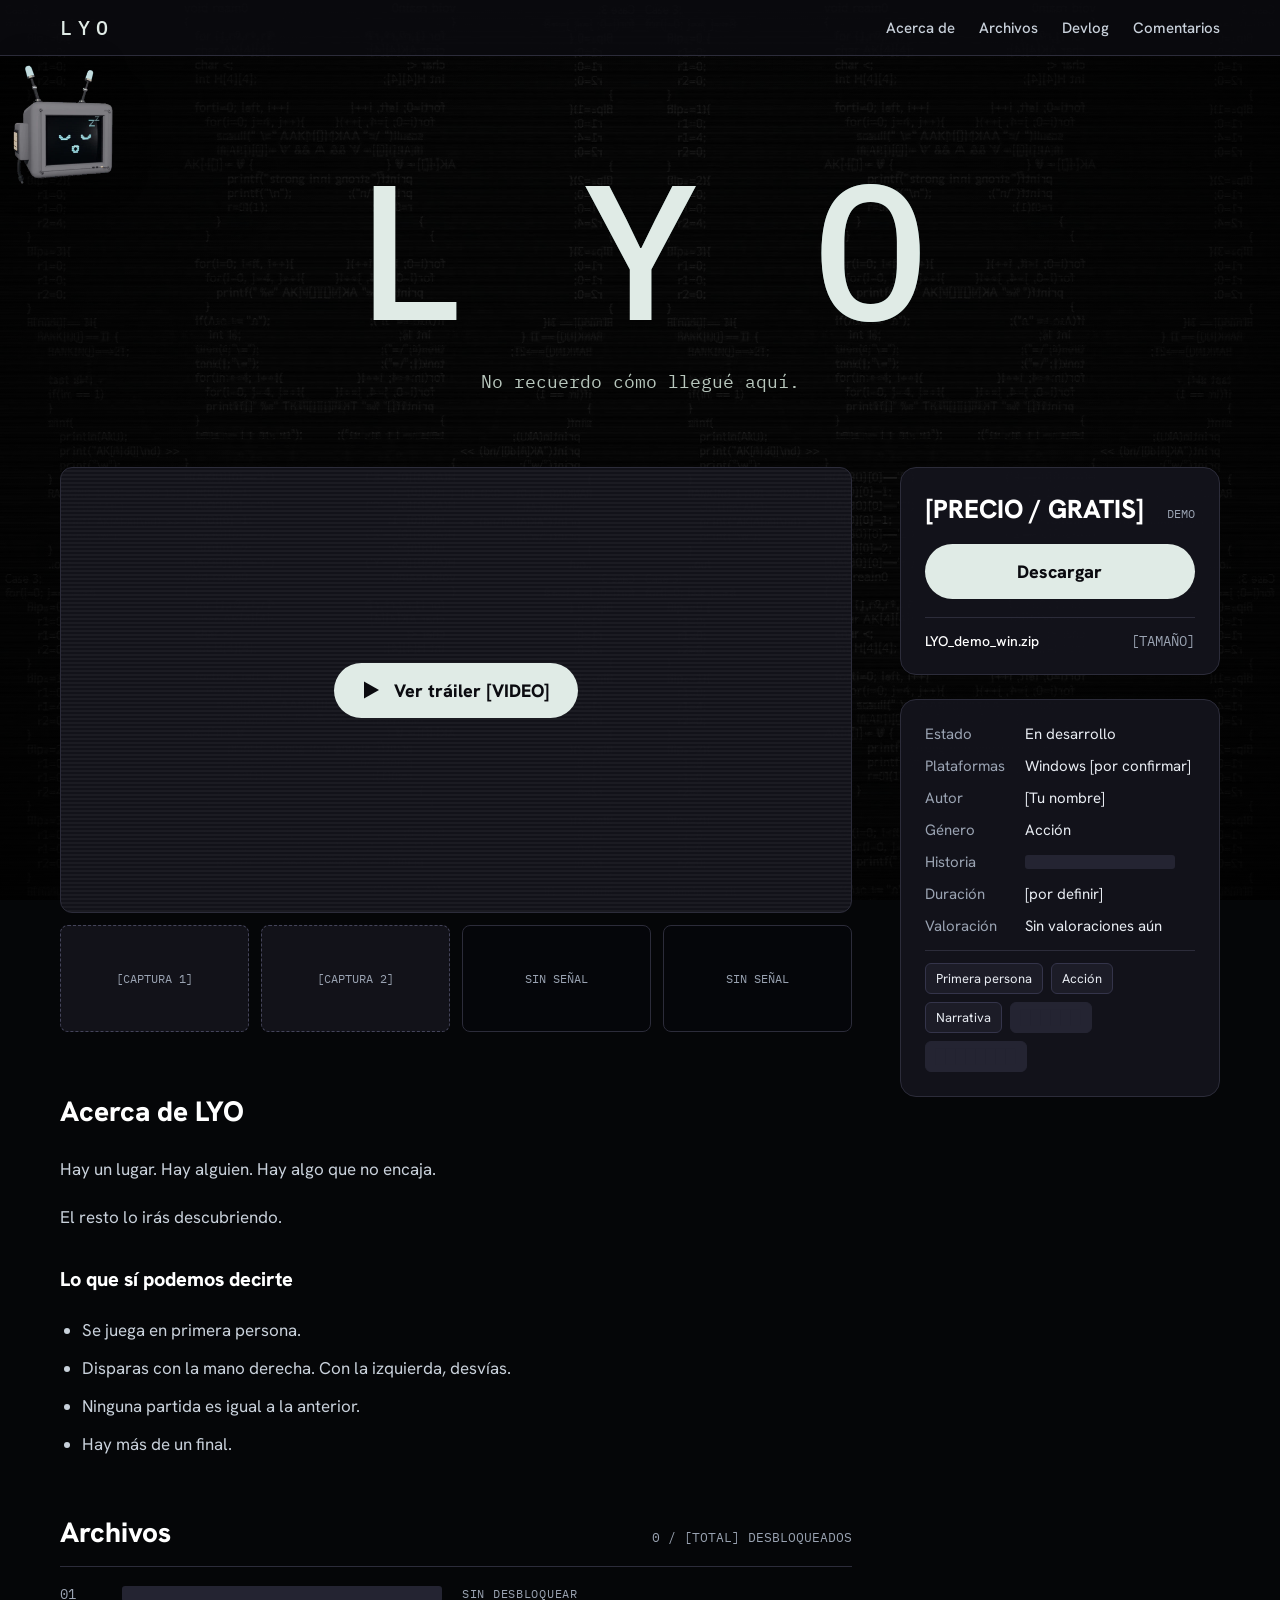
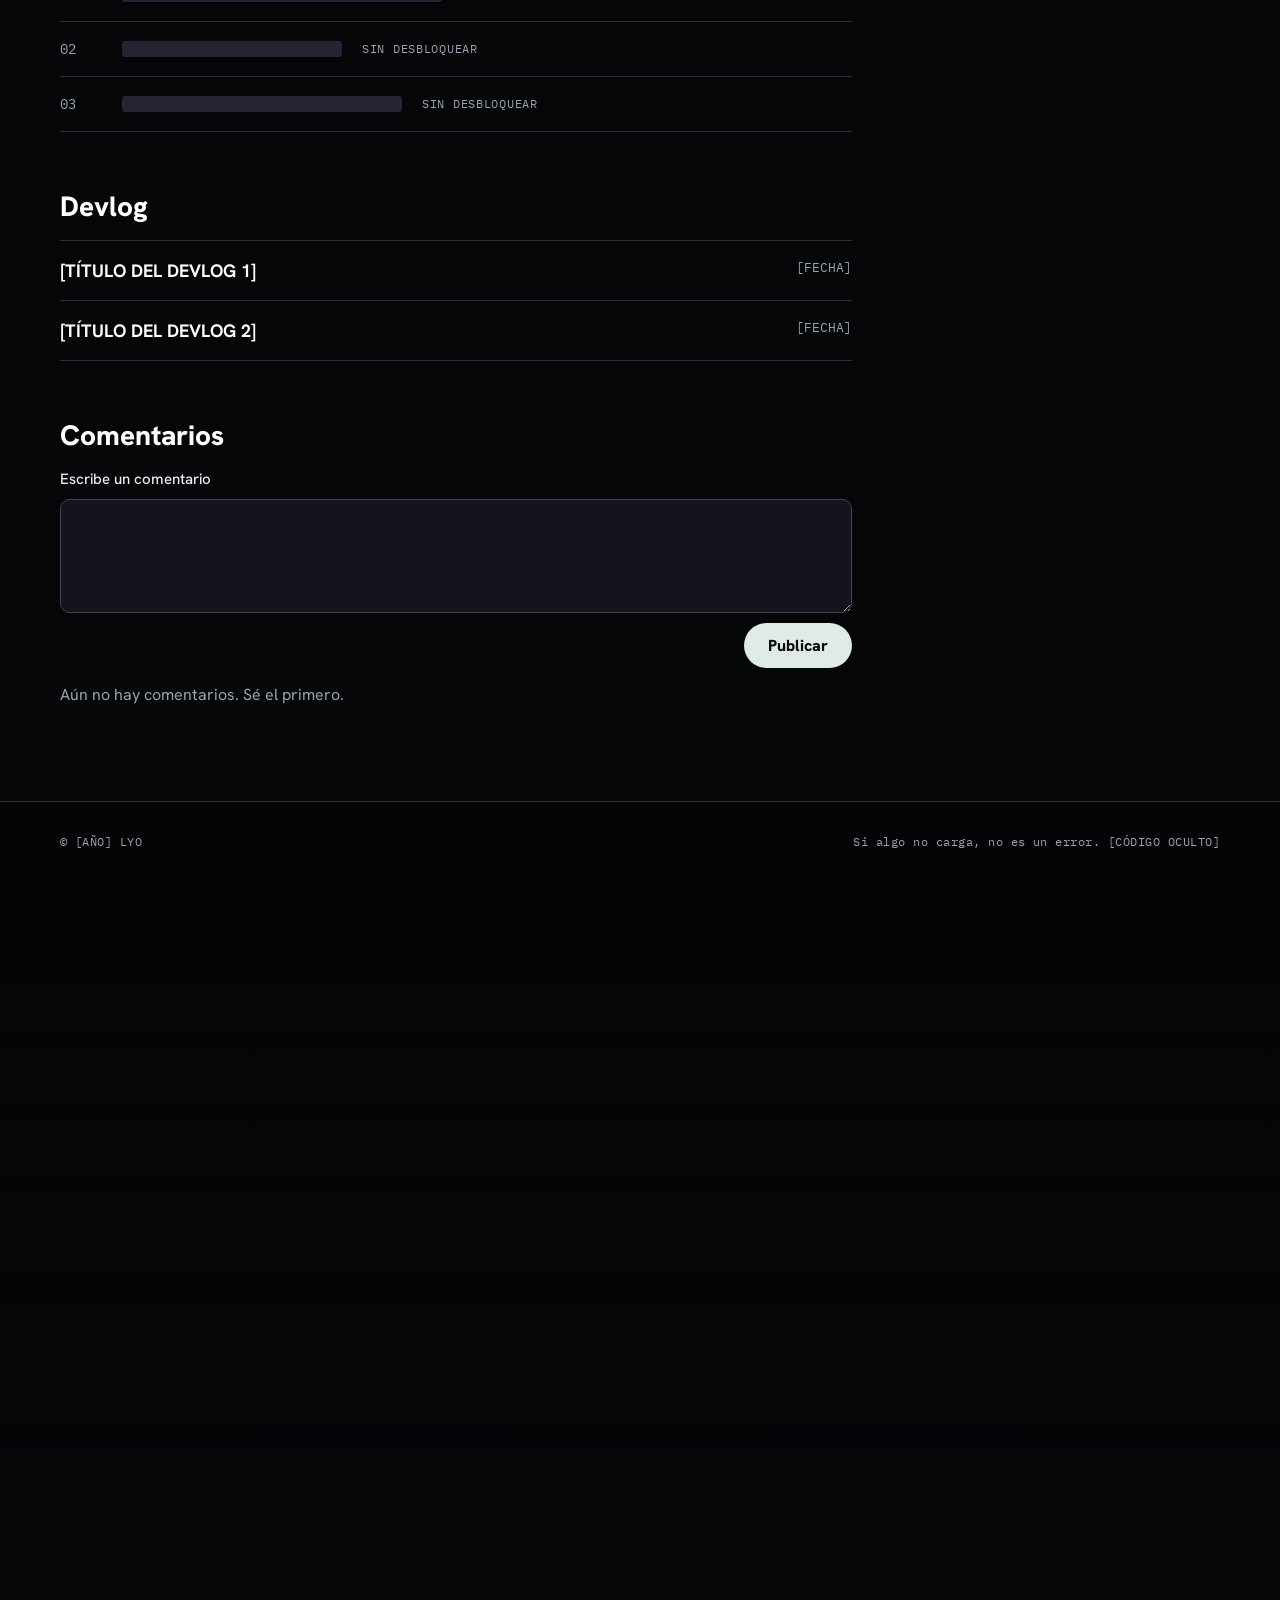
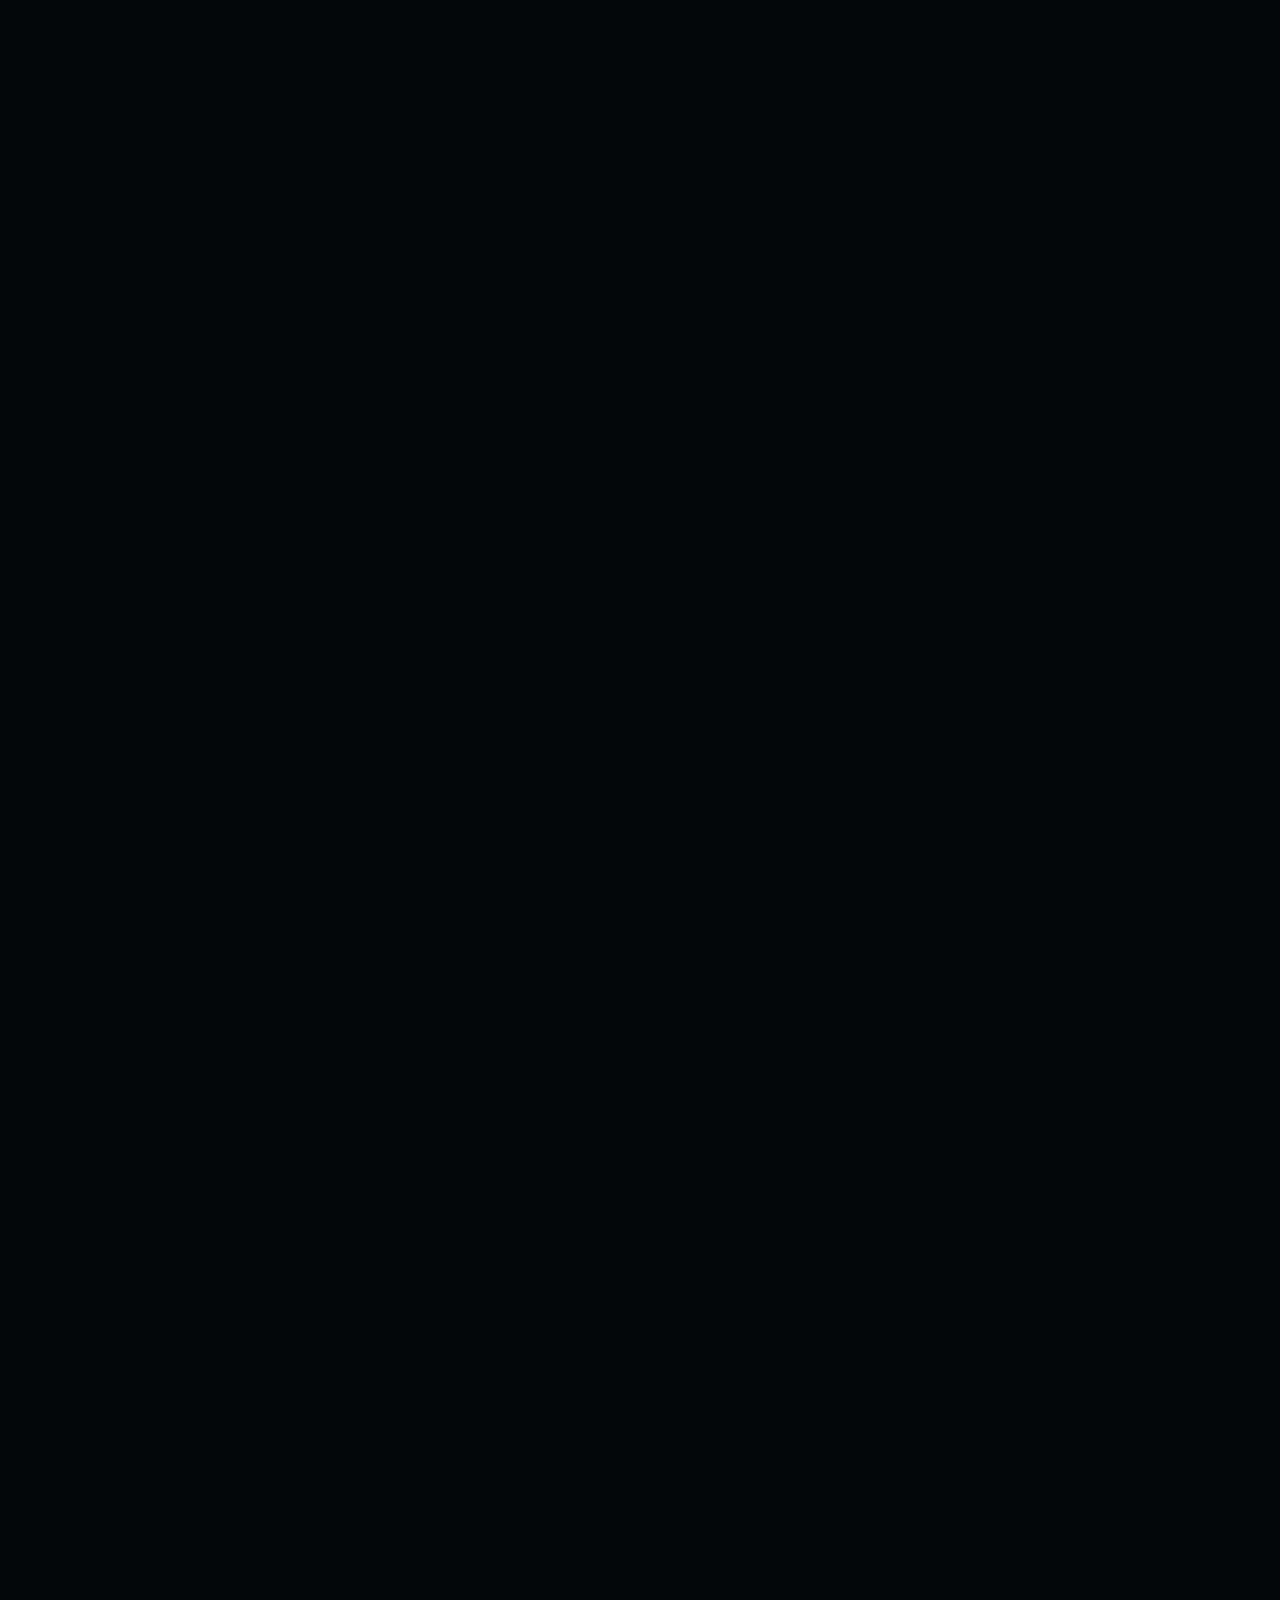
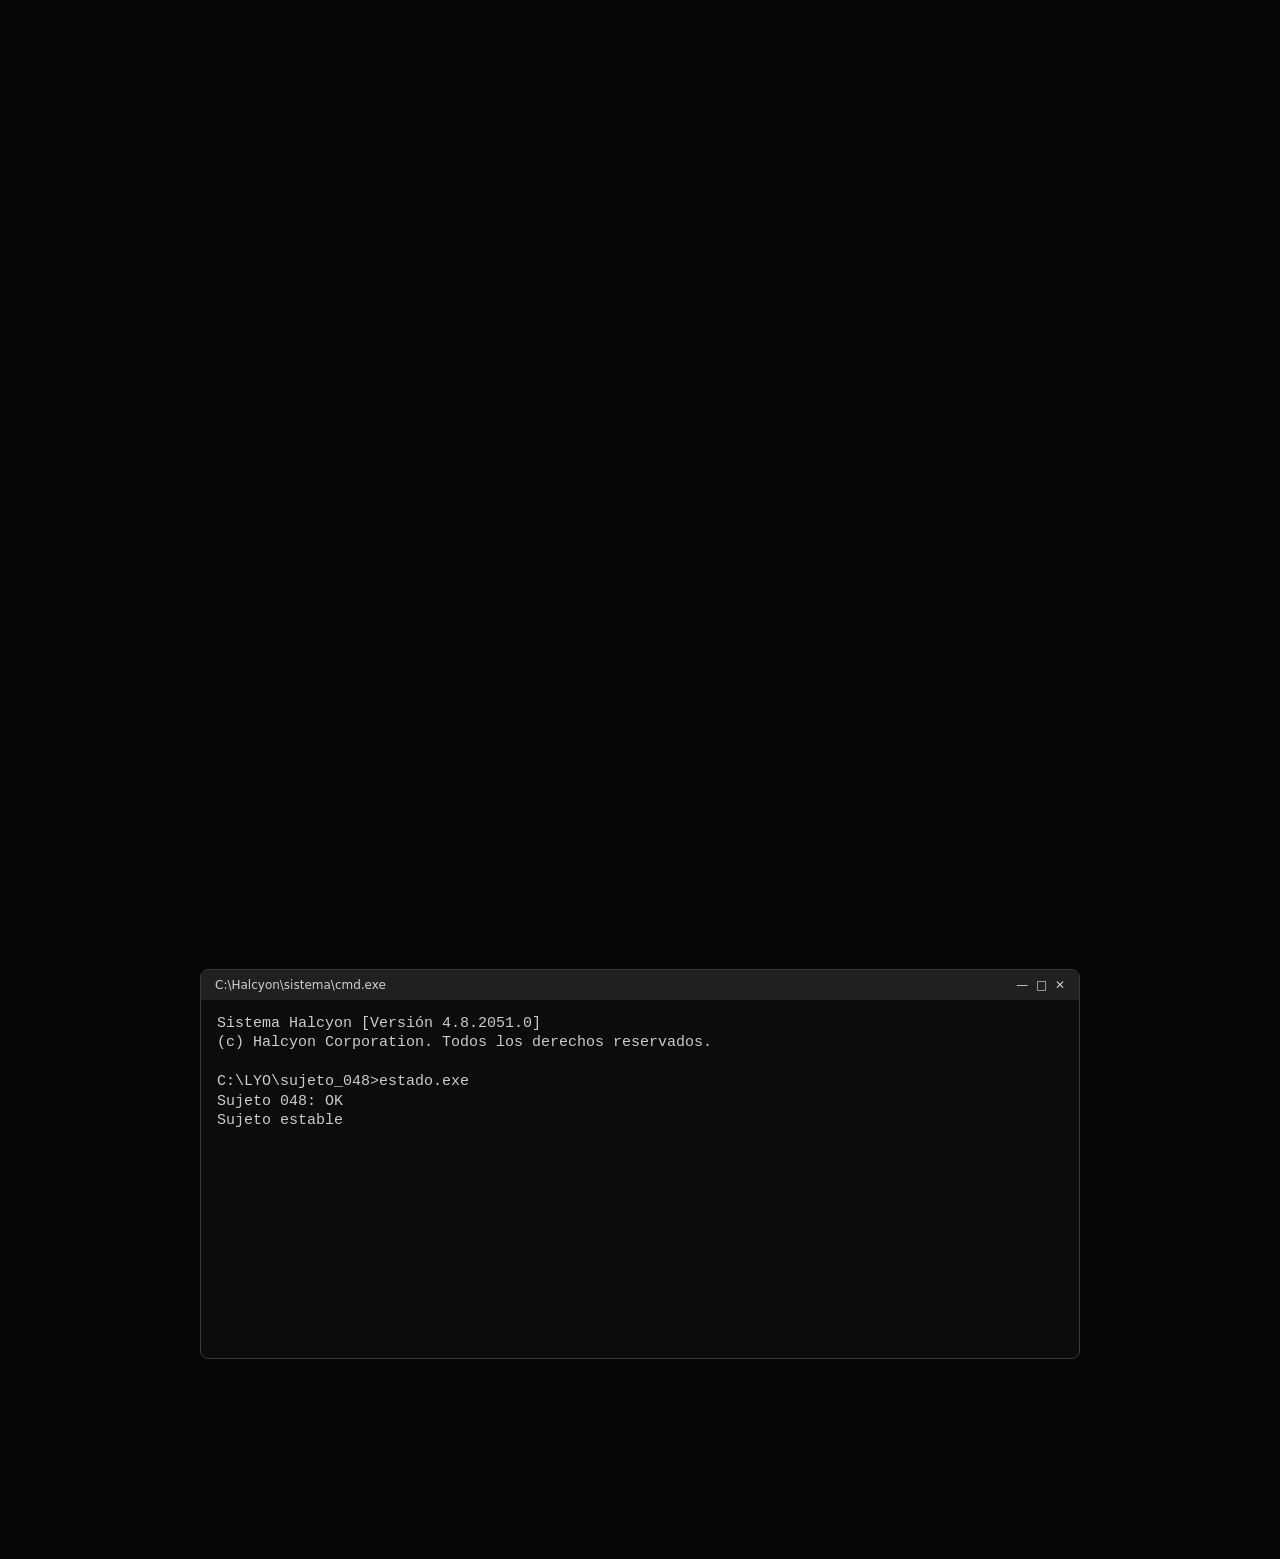
==== commit 7746eb41: "Zona negra más corta: descenso 1000px, vacío 400px, estática 1800px Co-Authored-By: Claude Sonnet 5." ====
--- a/index.html
+++ b/index.html
@@ -206,9 +206,9 @@
 </footer>
 
 <!-- Descenso: el fondo se apaga poco a poco mientras se baja -->
-<div aria-hidden="true" style="height:2200px;background:linear-gradient(180deg,rgba(5,6,8,0) 0%,rgba(5,6,8,0.6) 25%,rgba(5,6,8,0.95) 55%,#050608 80%)"></div>
+<div aria-hidden="true" style="height:1000px;background:linear-gradient(180deg,rgba(5,6,8,0) 0%,rgba(5,6,8,0.6) 25%,rgba(5,6,8,0.95) 55%,#050608 80%)"></div>
 <!-- Vacío: todo negro -->
-<div aria-hidden="true" style="height:1400px;background:#050608"></div>
+<div aria-hidden="true" style="height:400px;background:#050608"></div>
 <!-- Estática: aparece, se corta y vuelve a quedar negro justo antes de la terminal -->
 <div id="zona-estatica" aria-hidden="true"><canvas id="estatica" width="192" height="108"></canvas></div>
 
--- a/css/estilo.css
+++ b/css/estilo.css
@@ -54,7 +54,7 @@
 }
 
 /* ---------- Zona de estática (antes de la terminal) ---------- */
-#zona-estatica { position: relative; height: 2400px; background: #050608; }
+#zona-estatica { position: relative; height: 1800px; background: #050608; }
 #estatica { position: sticky; top: 0; display: block; width: 100%; height: 100vh; image-rendering: pixelated; pointer-events: none; opacity: 0; }
 
 /* ---------- Terminal en versión CMD ---------- */
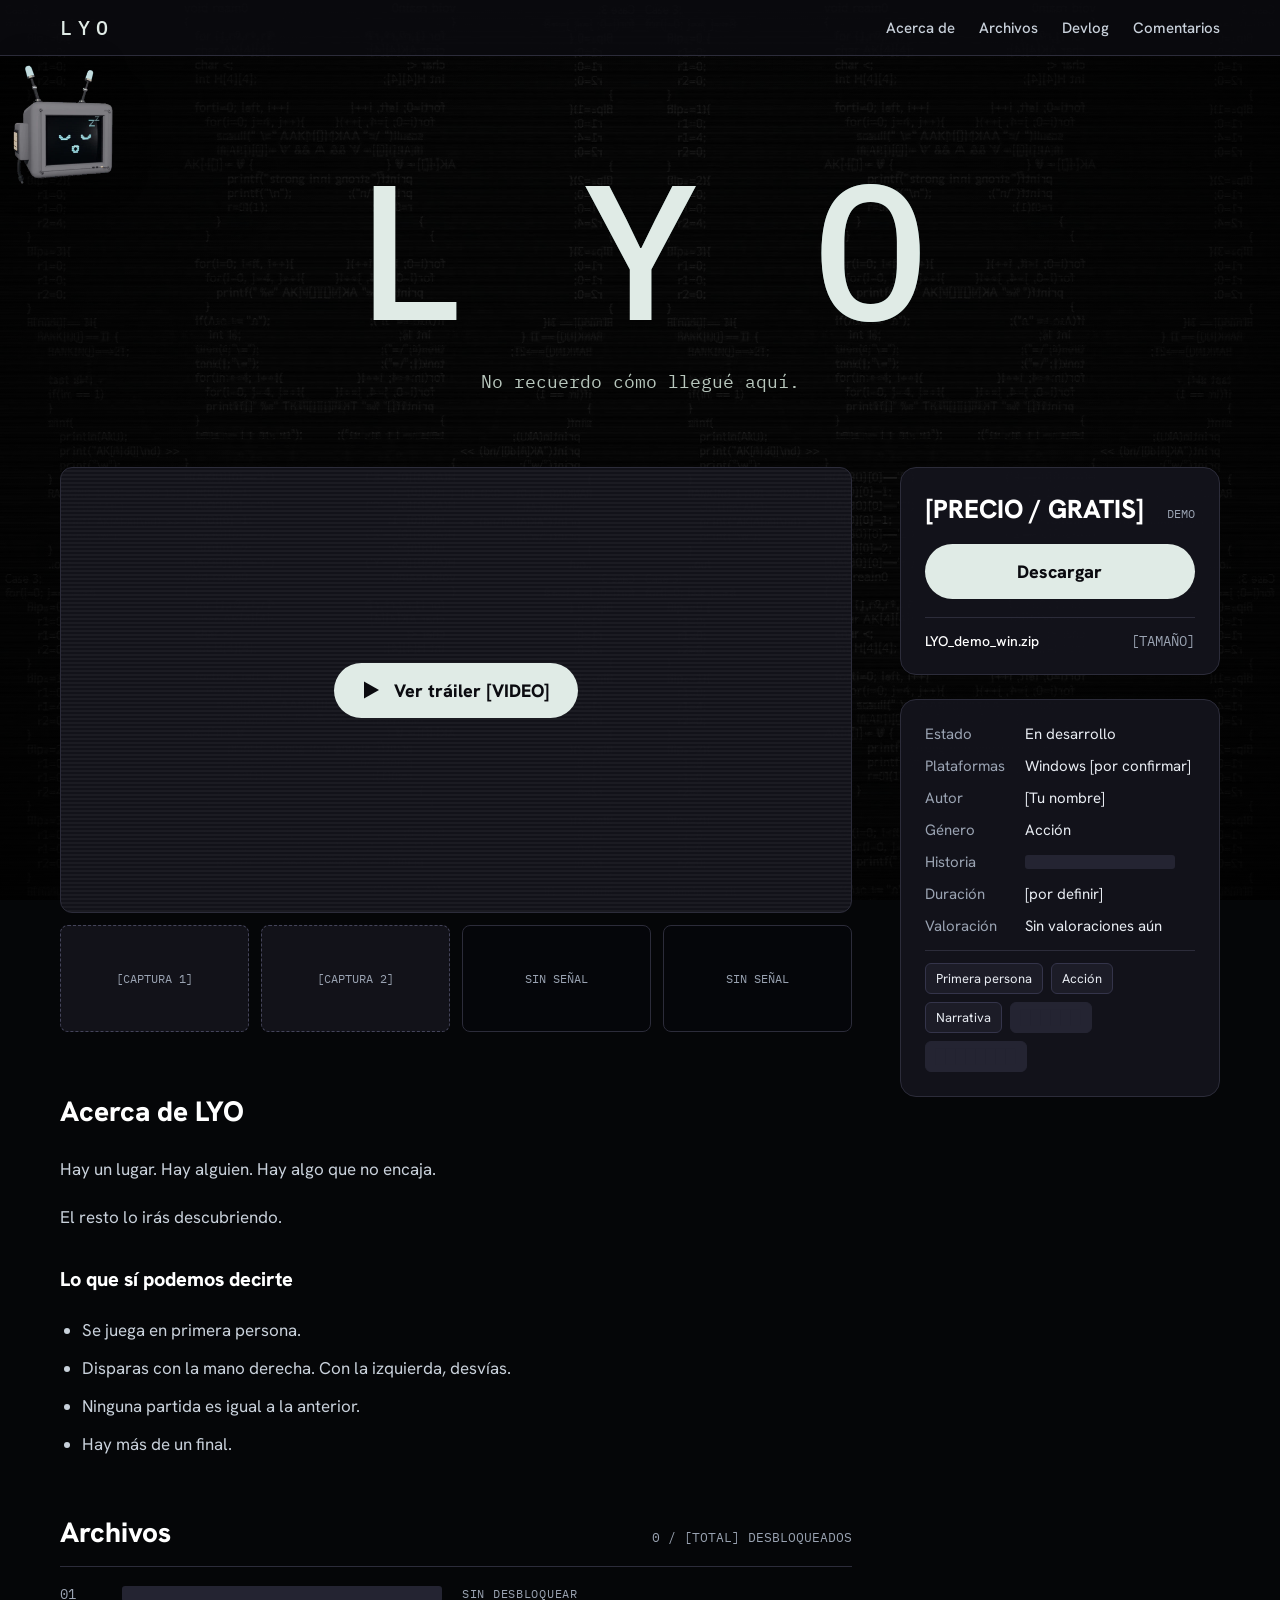
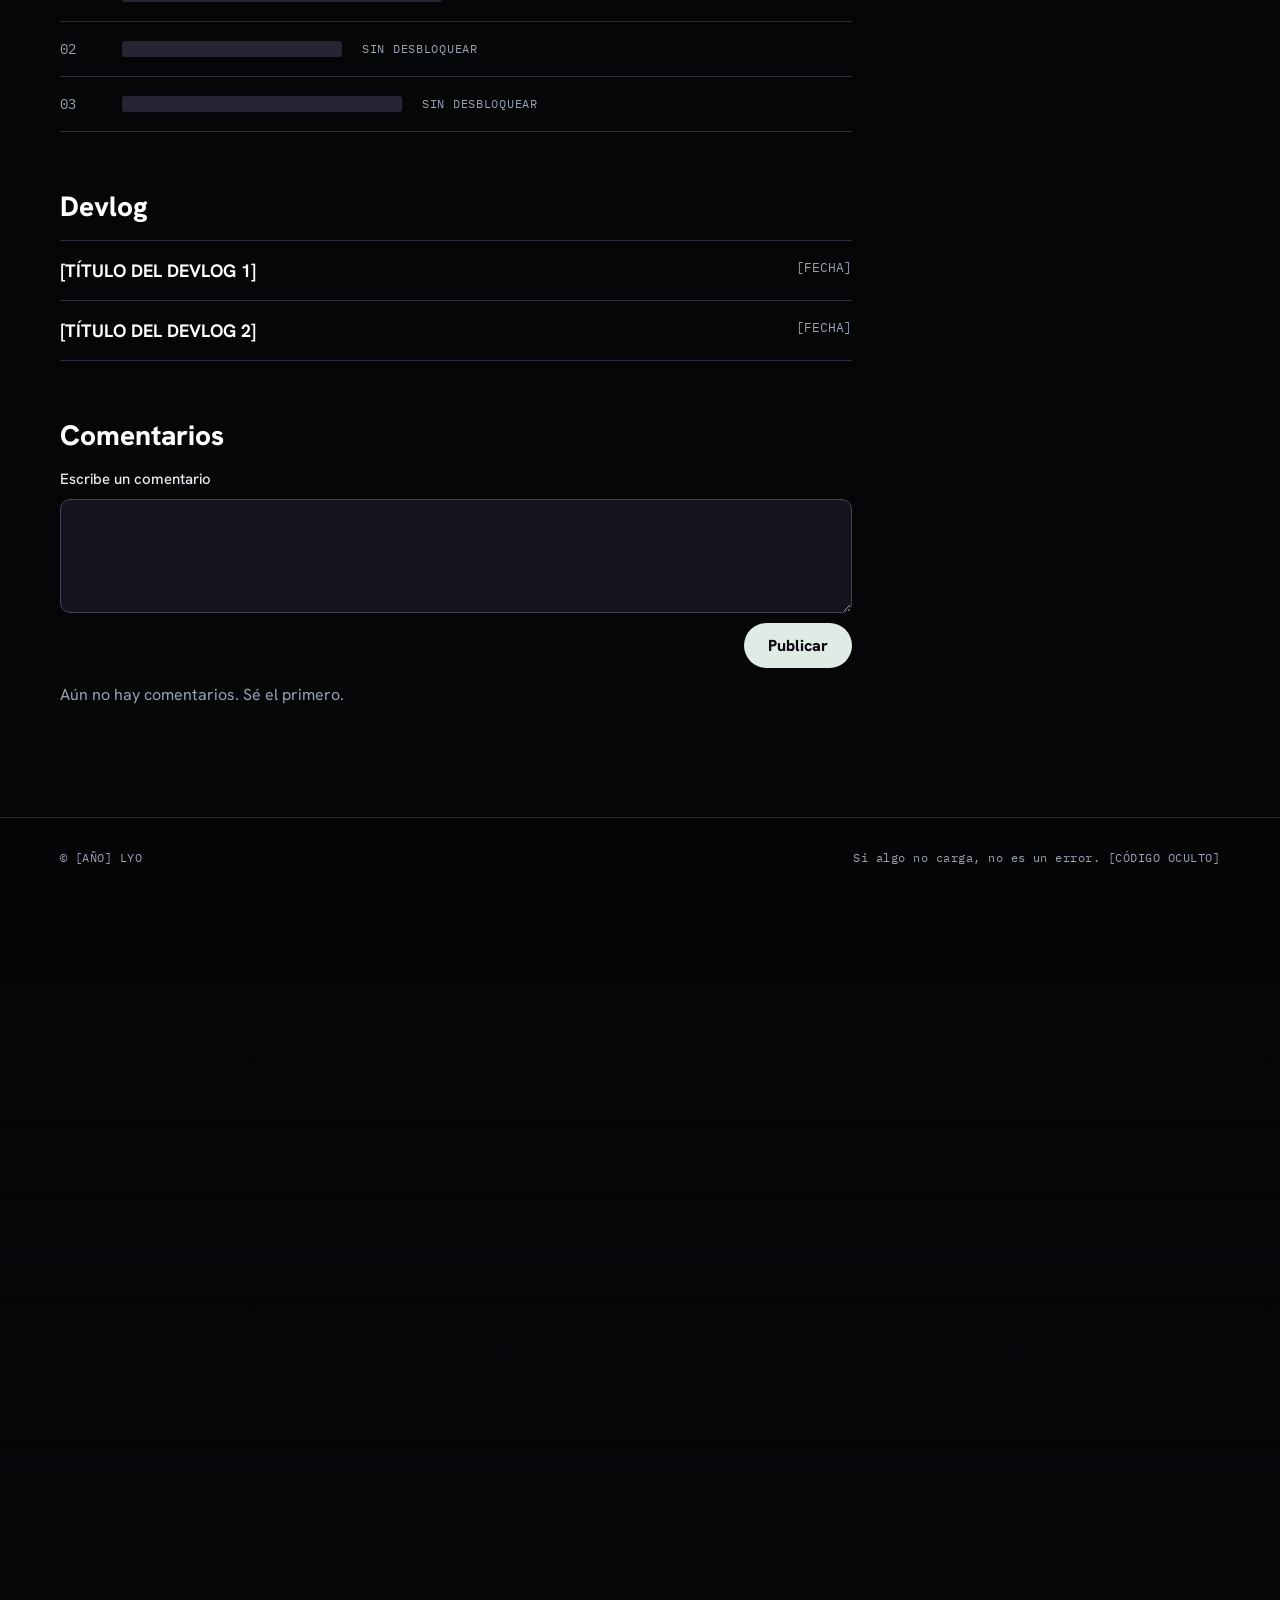
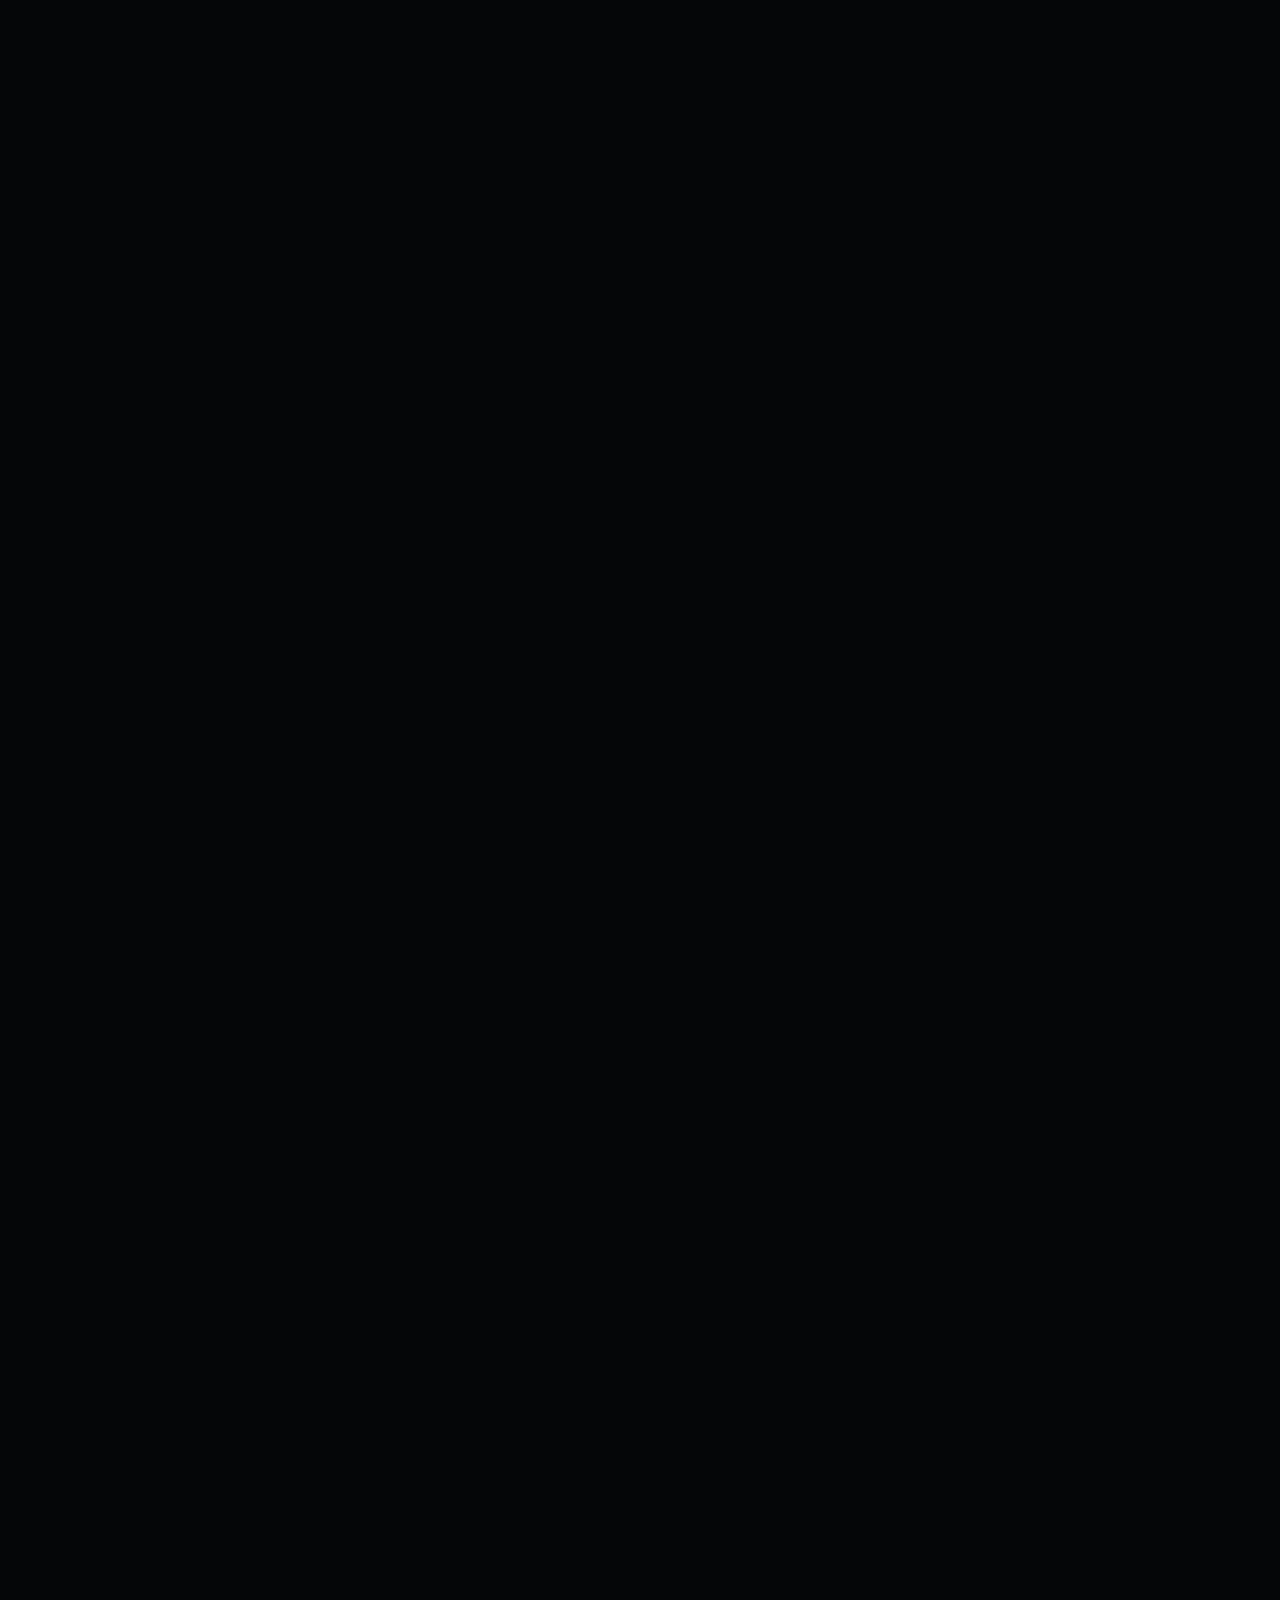
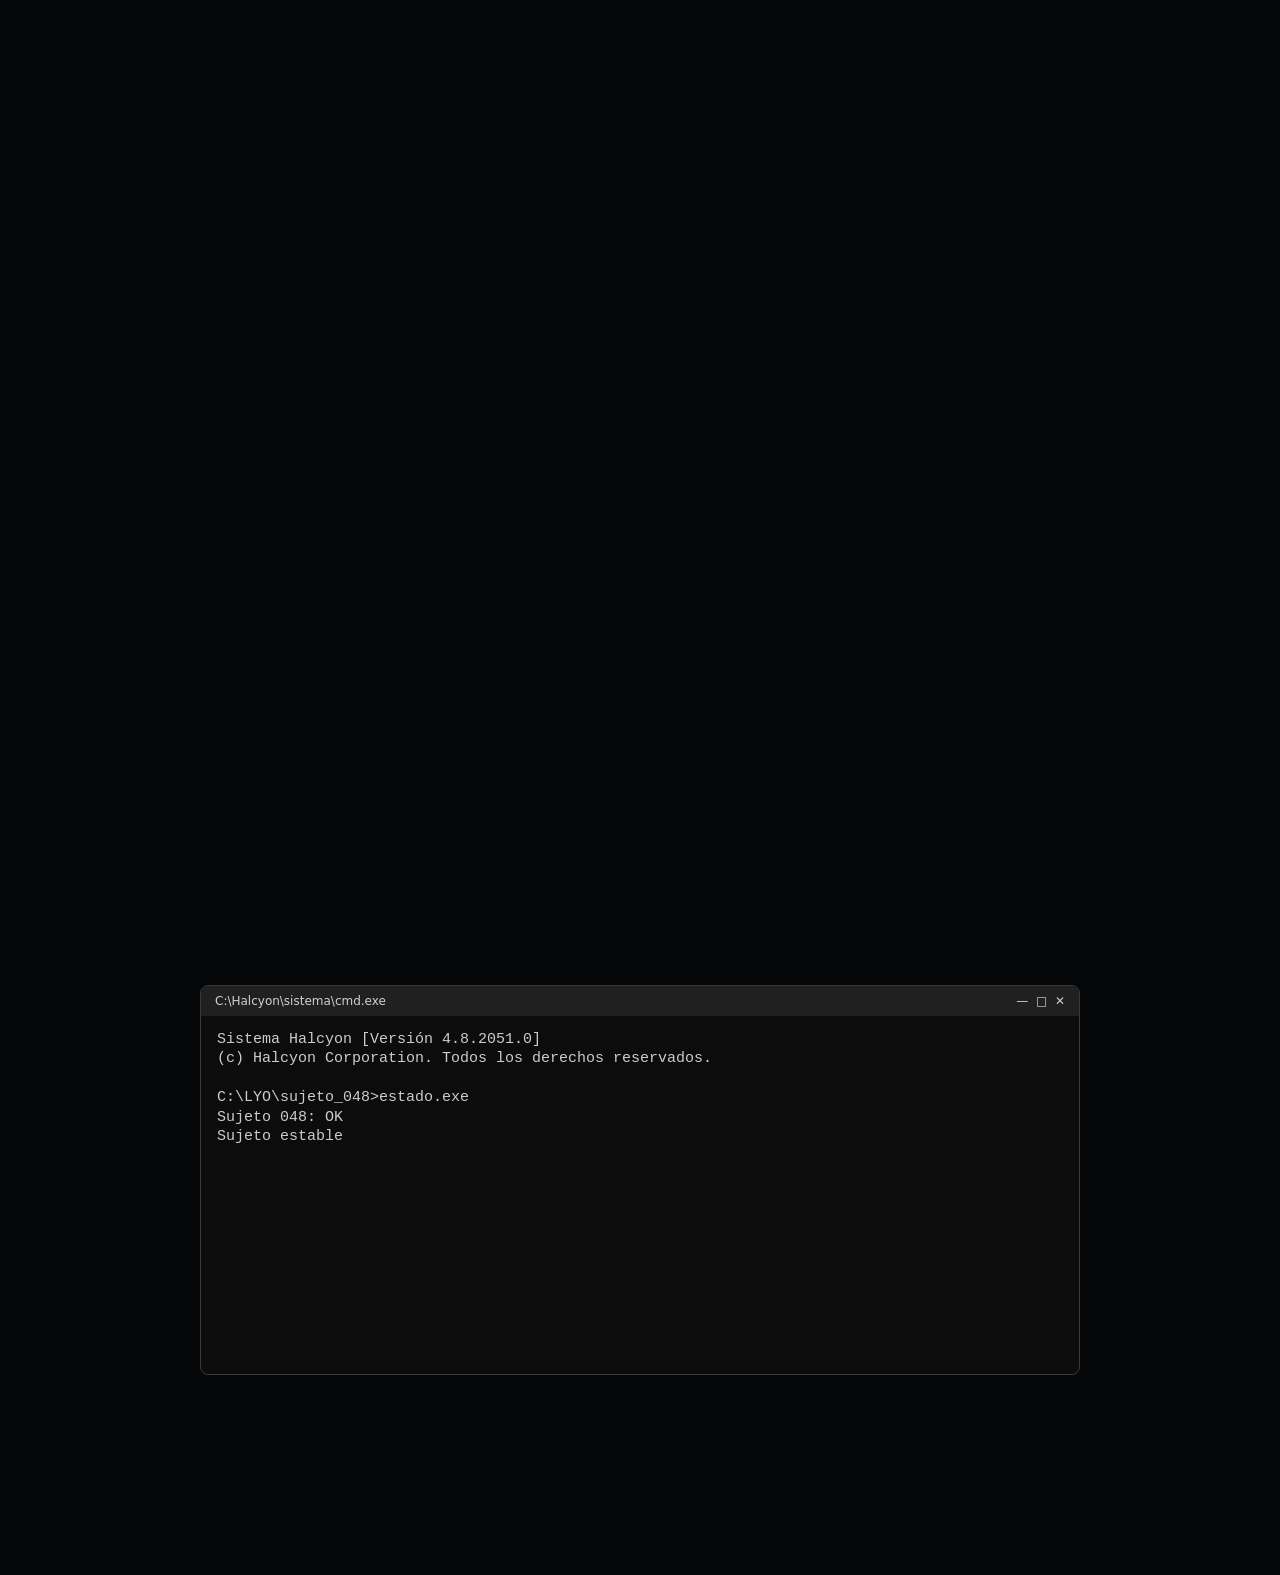
==== commit 51145834: "Subpágina /consola (y /console), comentarios con respuesta y comando en la terminal - consola/: conv" ====
--- a/index.html
+++ b/index.html
@@ -154,10 +154,11 @@
 <label for="comentario" style="font-size:15px;font-weight:500">Escribe un comentario</label>
 <textarea id="comentario" rows="4" style="background:#14141C;color:#E8ECF2;border:1px solid #44445A;border-radius:10px;padding:14px 16px;font-family:inherit;font-size:16px;resize:vertical"></textarea>
 <div style="display:flex;justify-content:flex-end">
-<button type="button" class="btn-a" style="background:var(--acento);color:#0B0B10;border:0;font-family:inherit;font-weight:800;font-size:16px;padding:12px 24px;border-radius:999px;cursor:pointer">Publicar</button>
-</div>
-</div>
-<p style="margin:0;font-size:16px;color:#9AA3B2">Aún no hay comentarios. Sé el primero.</p>
+<button id="publicar" type="button" class="btn-a" style="background:var(--acento);color:#0B0B10;border:0;font-family:inherit;font-weight:800;font-size:16px;padding:12px 24px;border-radius:999px;cursor:pointer">Publicar</button>
+</div>
+</div>
+<p id="sin-comentarios" style="margin:0;font-size:16px;color:#9AA3B2">Aún no hay comentarios. Sé el primero.</p>
+<div id="lista-comentarios" aria-live="polite" class="comentarios"></div>
 </section>
 </main>
 
@@ -233,7 +234,8 @@
 <div data-paso="4" hidden>Voz de Sujeto 048 desactivada</div>
 <div data-paso="5" hidden>C:\LYO\sujeto_048&gt;texto.exe</div>
 <div data-paso="5" hidden>Modo de texto activo</div>
-<div data-paso="6" hidden>C:\LYO\sujeto_048&gt;<span class="blink">_</span></div>
+<div id="cmd-extra"></div>
+<form id="cmd-form" data-paso="6" hidden><label for="cmd-in">C:\LYO\sujeto_048&gt;</label><input id="cmd-in" type="text" autocomplete="off" autocapitalize="off" spellcheck="false" aria-label="Comando"></form>
 </div>
 </div>
 </div>
--- a/css/estilo.css
+++ b/css/estilo.css
@@ -62,3 +62,23 @@
 .cmd-barra { display: flex; justify-content: space-between; gap: 16px; padding: 8px 14px; background: #202020; color: #D0D0D0; font-family: 'Segoe UI', system-ui, sans-serif; font-size: 12px; }
 .cmd-cuerpo { min-height: 320px; padding: 14px 16px 24px; font-family: Consolas, 'Cascadia Mono', 'Lucida Console', monospace; font-size: 15px; line-height: 1.3; color: #CCCCCC; overflow-x: auto; }
 .cmd-cuerpo div { min-height: 1.3em; white-space: pre; }
+
+/* Consola de abajo: se puede escribir */
+#cmd-form { display: flex; align-items: baseline; white-space: pre; }
+#cmd-form[hidden] { display: none; }
+#cmd-in { flex: 1; min-width: 0; background: transparent; border: 0; outline: 0; padding: 0; color: #CCCCCC; font: inherit; caret-color: #CCCCCC; }
+#cmd-extra div { min-height: 1.3em; white-space: pre; }
+
+/* Comentarios */
+.comentarios { display: flex; flex-direction: column; gap: 14px; }
+.comentario { background: rgba(20,20,28,0.94); border: 1px solid #2C2C3A; border-radius: 12px; padding: 14px 18px; display: flex; flex-direction: column; gap: 6px; }
+.comentario.respuesta { margin-left: 28px; border-color: #2E4A4A; background: rgba(10,22,24,0.94); }
+.comentario.moderacion { margin-left: 28px; border-color: #5A2C2C; background: rgba(28,12,12,0.94); }
+.com-cab { display: flex; flex-wrap: wrap; justify-content: space-between; gap: 4px 16px; font-size: 14px; }
+.com-autor { font-weight: 700; color: #FFFFFF; }
+.respuesta .com-autor { font-family: 'IBM Plex Mono', ui-monospace, monospace; color: #5FE3E3; }
+.moderacion .com-autor { color: #FF9A9A; }
+.com-fecha { font-family: 'IBM Plex Mono', ui-monospace, monospace; font-size: 12px; color: #9AA3B2; }
+.com-txt { margin: 0; font-size: 16px; line-height: 1.55; color: #C9D1DB; white-space: pre-wrap; overflow-wrap: anywhere; }
+.com-txt.retirado { color: #9AA3B2; font-style: italic; }
+.escribiendo { font-family: 'IBM Plex Mono', ui-monospace, monospace; font-size: 13px; color: #5FE3E3; margin-left: 28px; }
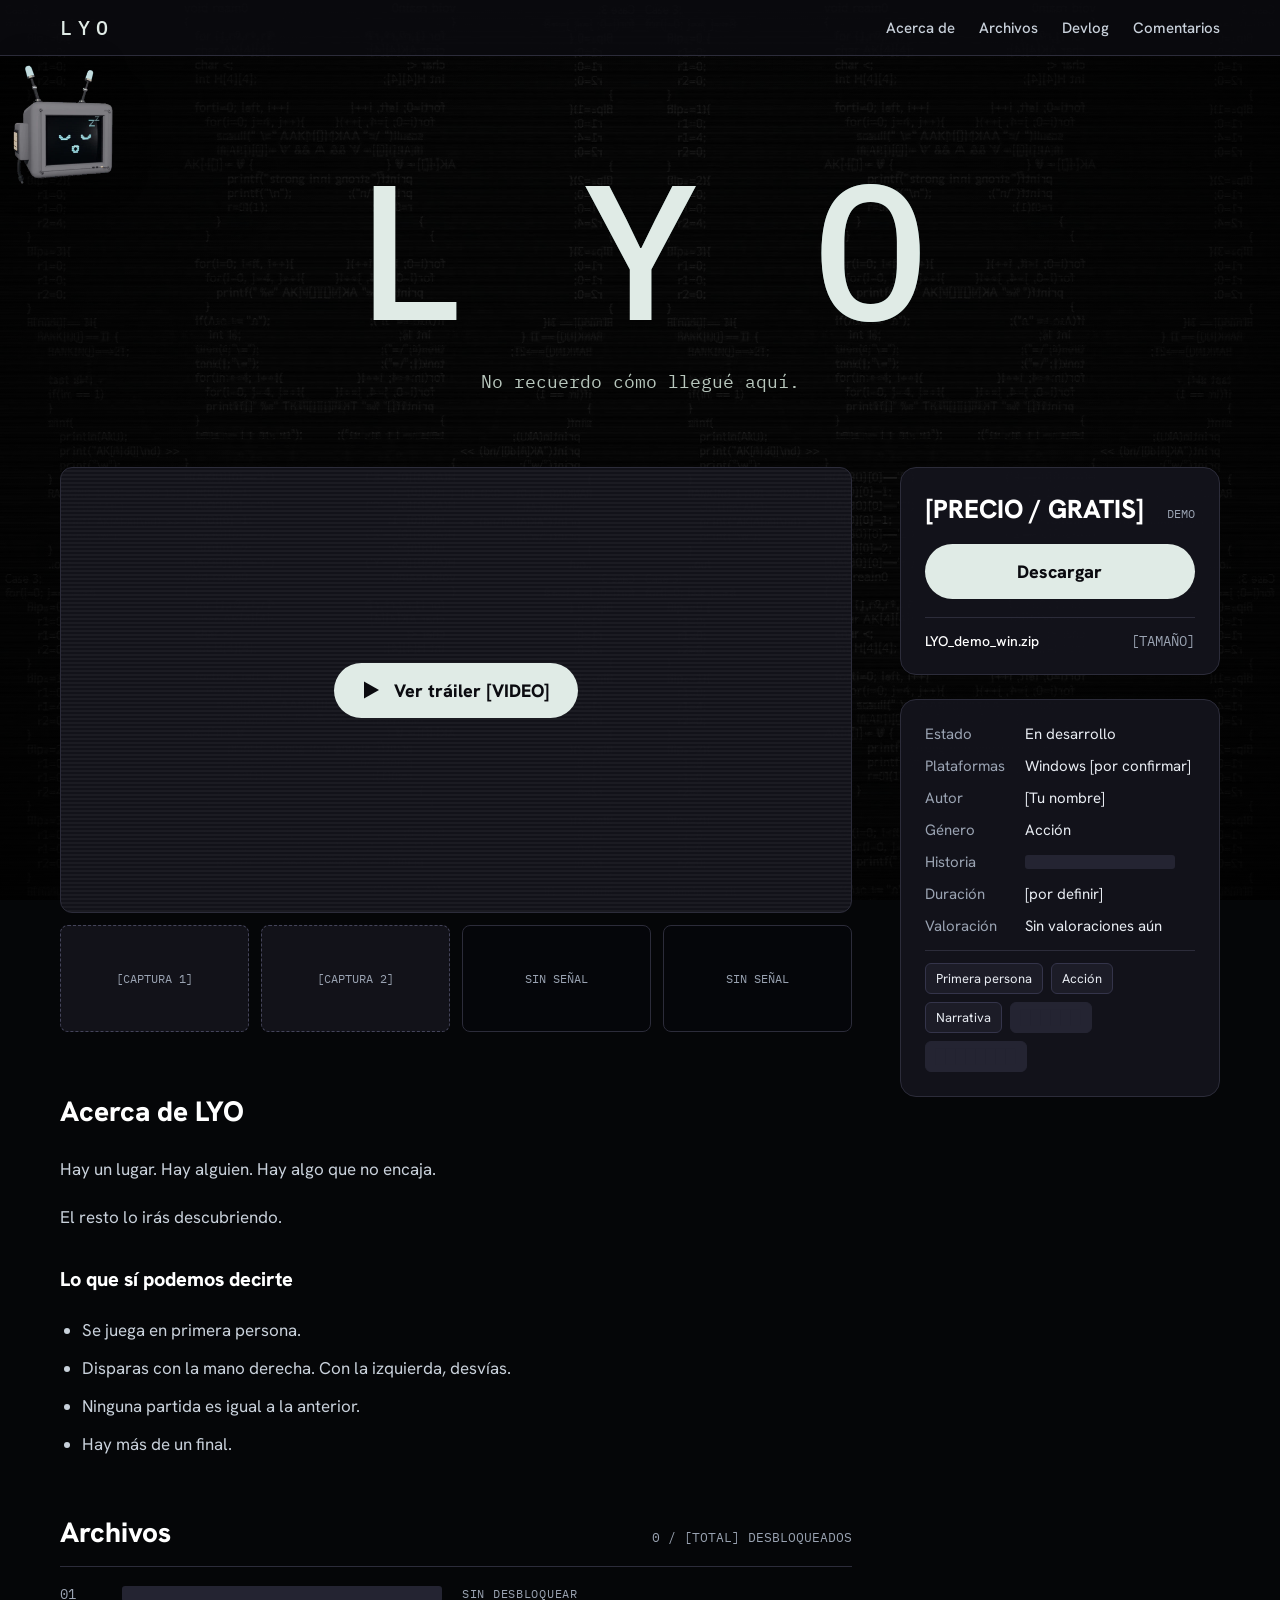
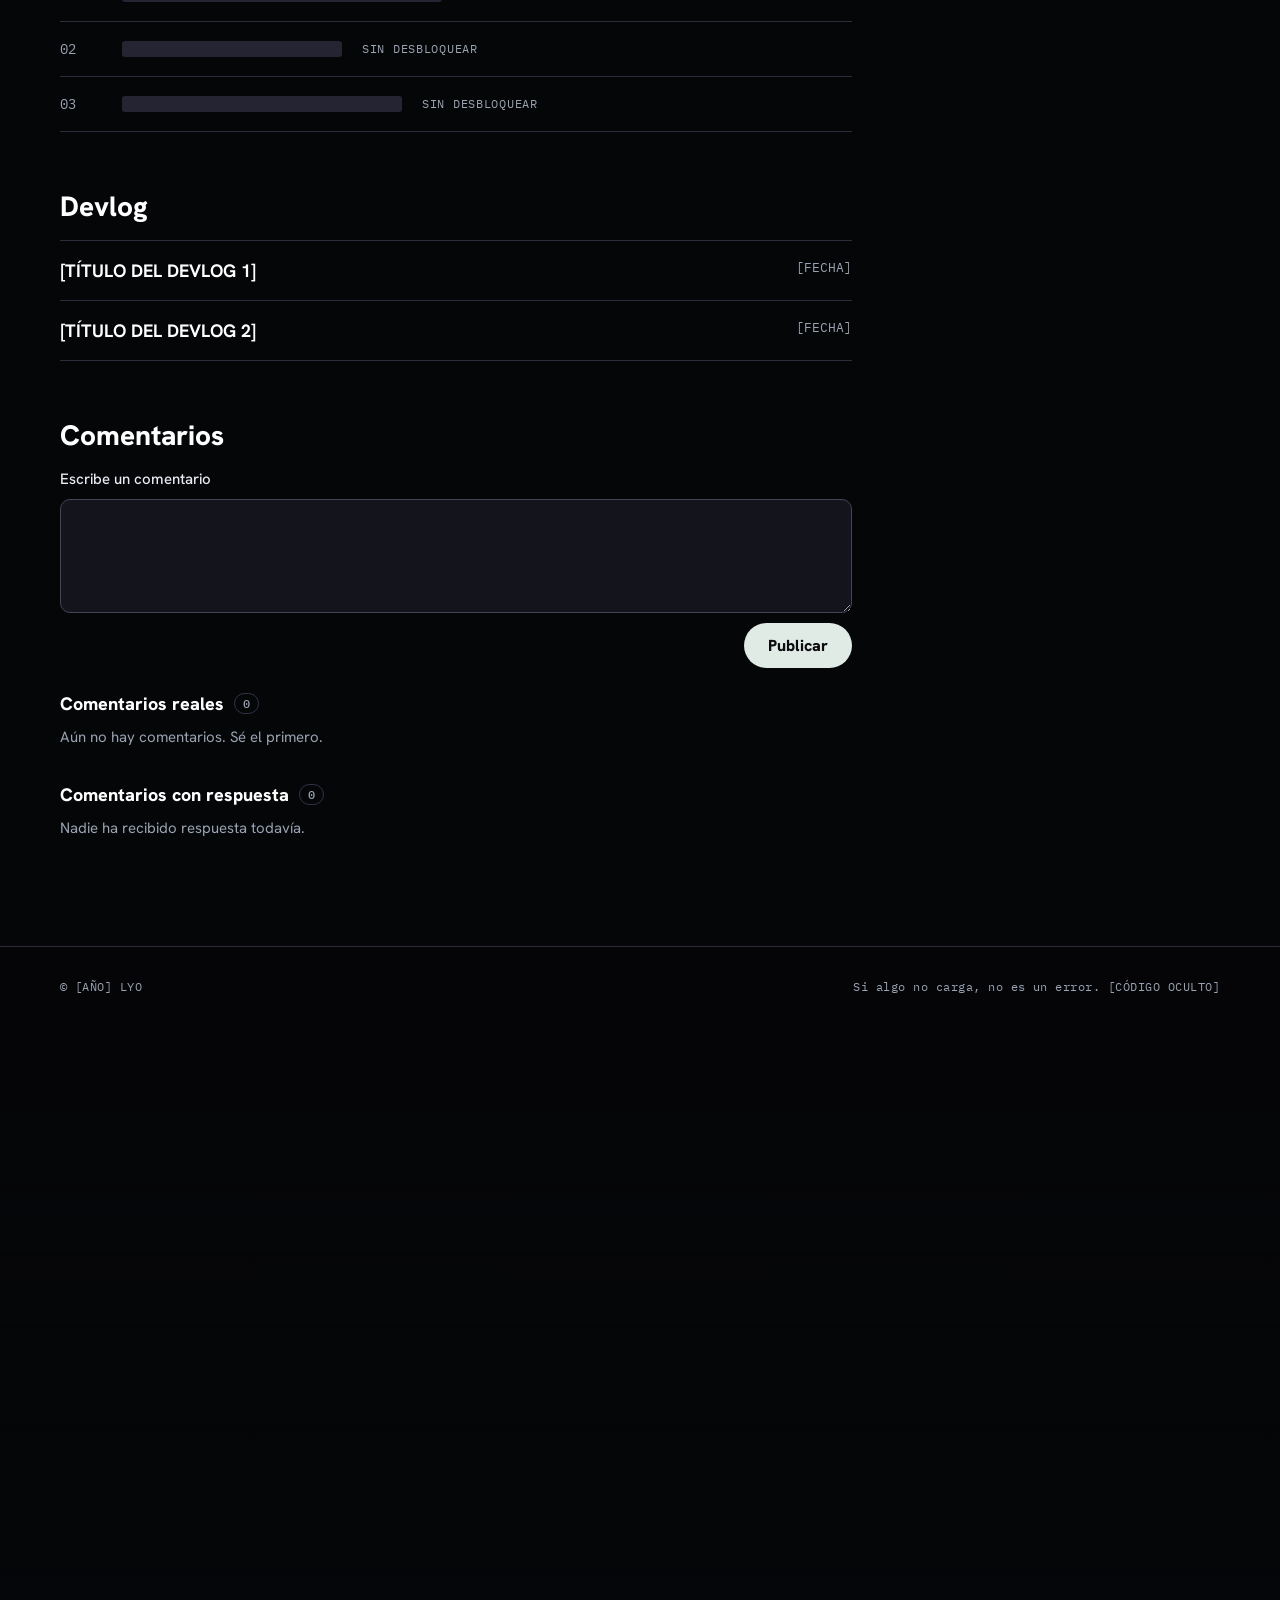
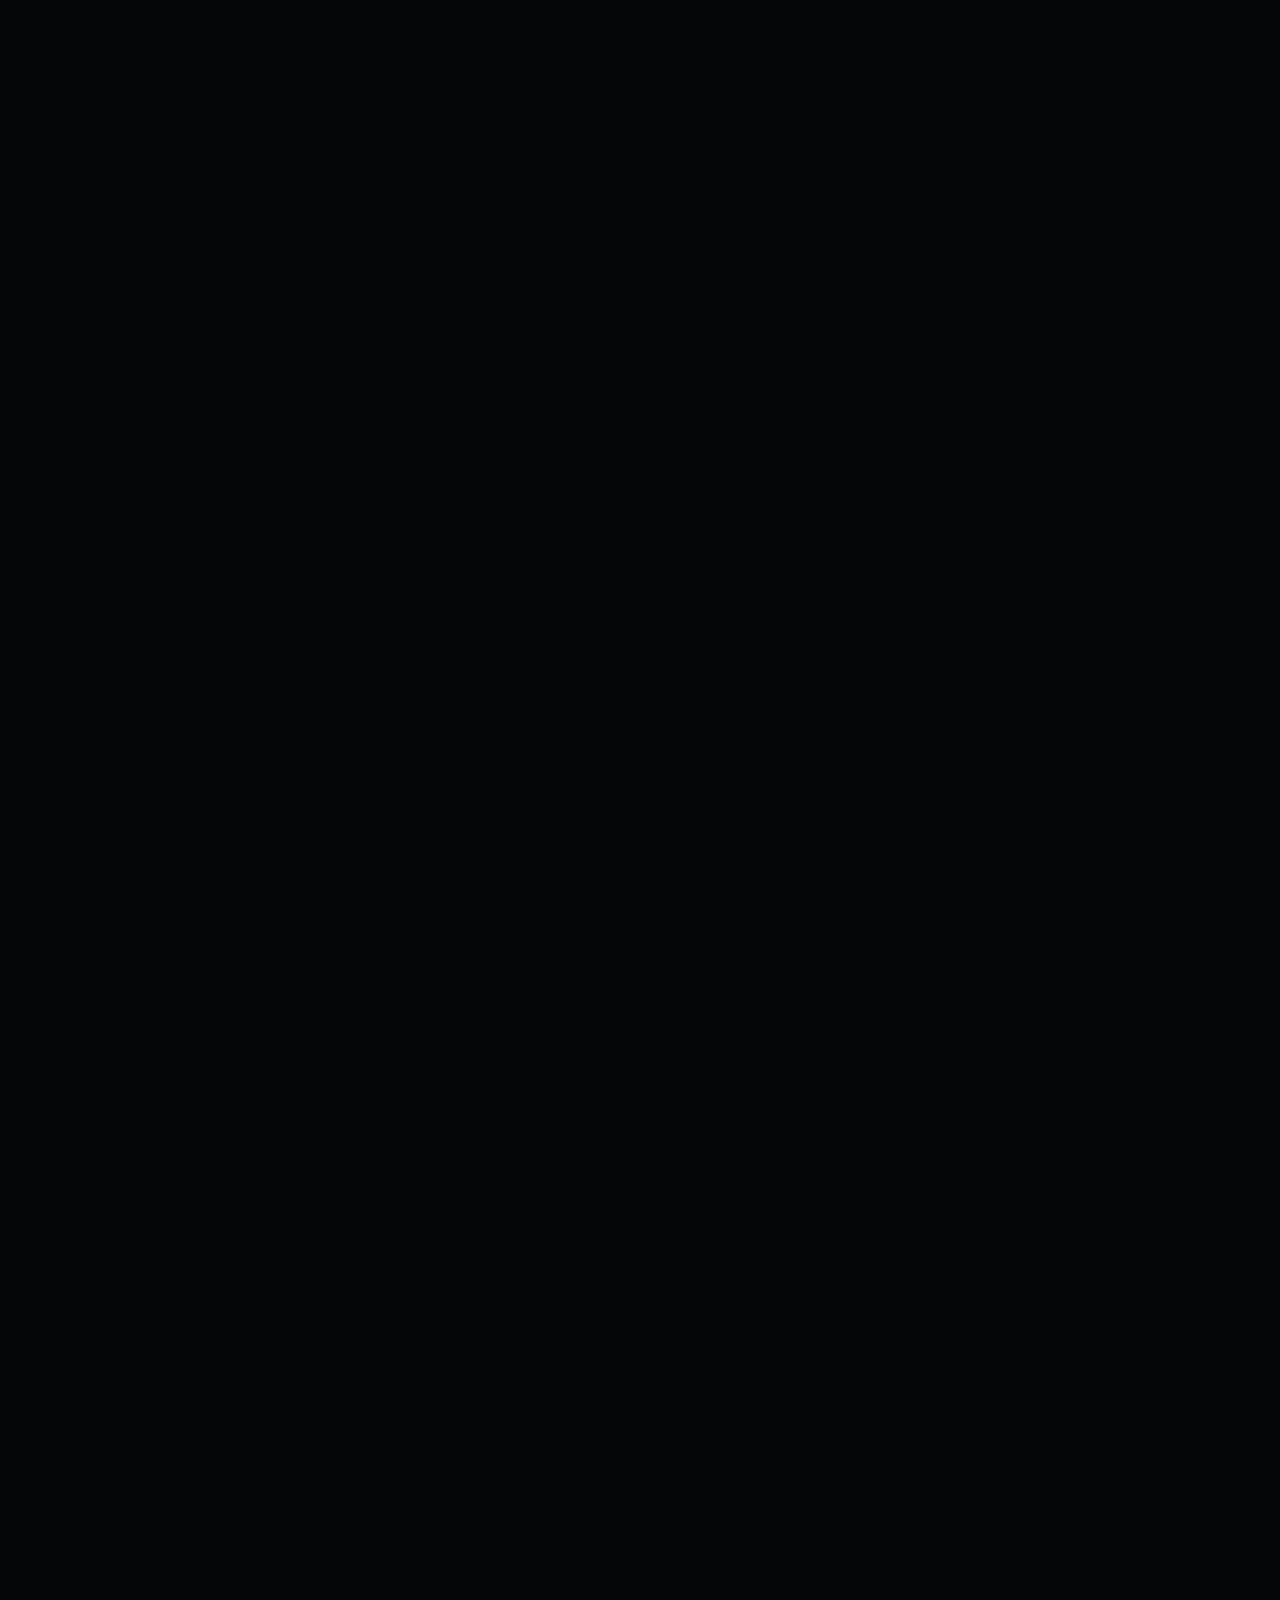
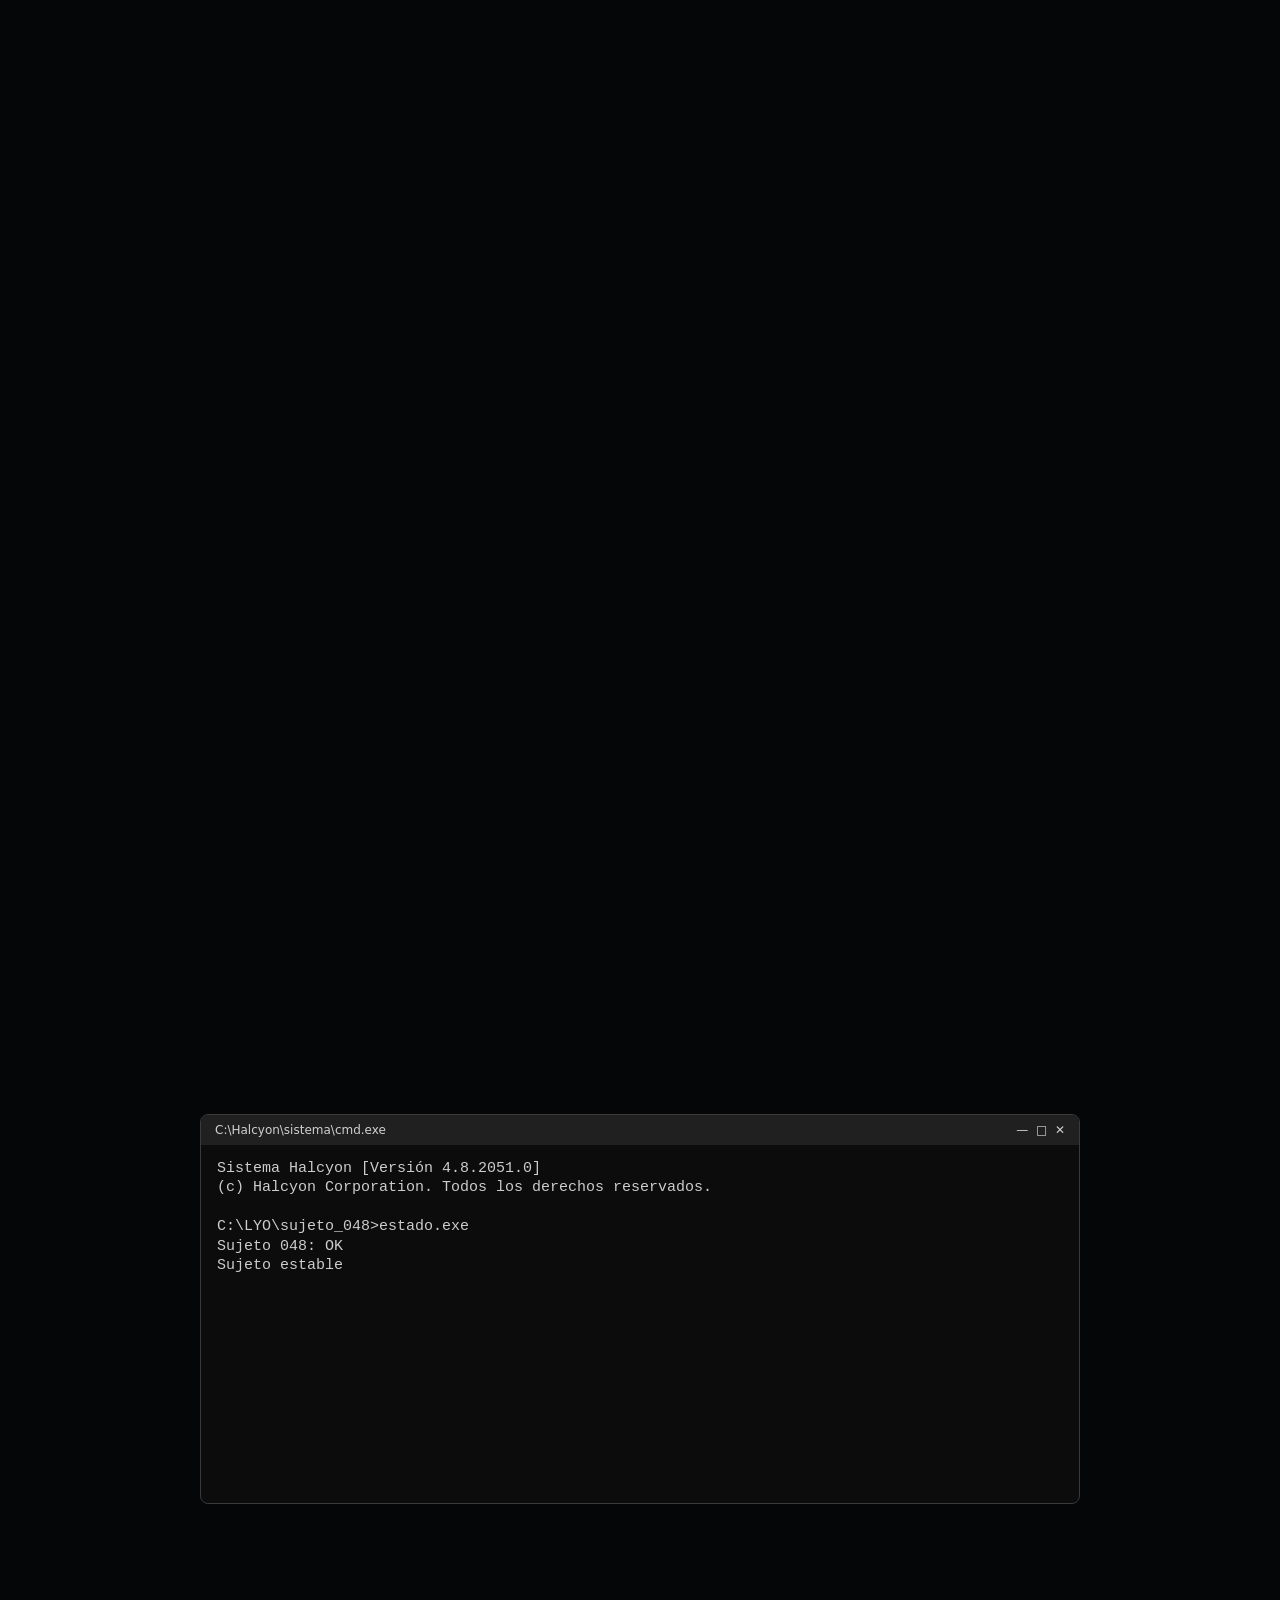
==== commit 5a9cccd4: "Comentarios reales y con respuesta, lo nuevo arriba; la TV habla con globo y borra con 'Mucho texto." ====
--- a/index.html
+++ b/index.html
@@ -157,8 +157,16 @@
 <button id="publicar" type="button" class="btn-a" style="background:var(--acento);color:#0B0B10;border:0;font-family:inherit;font-weight:800;font-size:16px;padding:12px 24px;border-radius:999px;cursor:pointer">Publicar</button>
 </div>
 </div>
-<p id="sin-comentarios" style="margin:0;font-size:16px;color:#9AA3B2">Aún no hay comentarios. Sé el primero.</p>
-<div id="lista-comentarios" aria-live="polite" class="comentarios"></div>
+<div class="com-bloque">
+<h3 class="com-titulo">Comentarios reales <span id="n-reales" class="com-n">0</span></h3>
+<p id="vacio-reales" class="com-vacio">Aún no hay comentarios. Sé el primero.</p>
+<div id="lista-reales" aria-live="polite" class="comentarios"></div>
+</div>
+<div class="com-bloque">
+<h3 class="com-titulo">Comentarios con respuesta <span id="n-arg" class="com-n">0</span></h3>
+<p id="vacio-arg" class="com-vacio">Nadie ha recibido respuesta todavía.</p>
+<div id="lista-arg" aria-live="polite" class="comentarios"></div>
+</div>
 </section>
 </main>
 
@@ -244,8 +252,9 @@
 </div>
 
 <!-- La chica TV: fija en la ventana, arriba a la izquierda; se puede arrastrar con el mouse o el dedo -->
-<div class="tv" aria-hidden="true">
+<div class="tv">
 <img id="tv" src="assets/caras/burlona.webp" alt="" class="tvbob" draggable="false">
+<div id="tv-globo" class="globo" role="status" hidden><button type="button" class="globo-x" aria-label="Cerrar">&#215;</button><p id="tv-texto"></p></div>
 </div>
 
 </div>
--- a/css/estilo.css
+++ b/css/estilo.css
@@ -63,7 +63,7 @@
 .cmd-cuerpo { min-height: 320px; padding: 14px 16px 24px; font-family: Consolas, 'Cascadia Mono', 'Lucida Console', monospace; font-size: 15px; line-height: 1.3; color: #CCCCCC; overflow-x: auto; }
 .cmd-cuerpo div { min-height: 1.3em; white-space: pre; }
 
-/* Consola de abajo: se puede escribir */
+/* Terminal de abajo: se puede escribir */
 #cmd-form { display: flex; align-items: baseline; white-space: pre; }
 #cmd-form[hidden] { display: none; }
 #cmd-in { flex: 1; min-width: 0; background: transparent; border: 0; outline: 0; padding: 0; color: #CCCCCC; font: inherit; caret-color: #CCCCCC; }
@@ -82,3 +82,25 @@
 .com-txt { margin: 0; font-size: 16px; line-height: 1.55; color: #C9D1DB; white-space: pre-wrap; overflow-wrap: anywhere; }
 .com-txt.retirado { color: #9AA3B2; font-style: italic; }
 .escribiendo { font-family: 'IBM Plex Mono', ui-monospace, monospace; font-size: 13px; color: #5FE3E3; margin-left: 28px; }
+
+.com-bloque { display: flex; flex-direction: column; gap: 12px; margin-top: 8px; }
+.com-titulo { margin: 0; font-size: 18px; font-weight: 800; color: #FFFFFF; display: flex; align-items: center; gap: 10px; }
+.com-n { font-family: 'IBM Plex Mono', ui-monospace, monospace; font-size: 12px; font-weight: 500; color: #9AA3B2; border: 1px solid #34344A; border-radius: 999px; padding: 2px 8px; }
+.com-vacio { margin: 0; font-size: 15px; color: #9AA3B2; }
+.com-vacio[hidden] { display: none; }
+@keyframes borrar { 0% { opacity: 1; transform: none; filter: none; } 30% { opacity: 1; transform: translateX(-6px); filter: hue-rotate(90deg) saturate(4); } 45% { transform: translateX(8px) skewX(-8deg); } 60% { opacity: 0.6; transform: translateX(-3px); clip-path: inset(30% 0 40% 0); } 100% { opacity: 0; transform: translateX(14px); clip-path: inset(50% 0 50% 0); } }
+.borrando { animation: borrar 0.7s steps(6, end) forwards; pointer-events: none; }
+
+/* Globo de diálogo de la TV, como el de los asistentes de escritorio de antes */
+.globo { position: absolute; top: 4px; left: calc(100% + 14px); width: max-content; max-width: min(240px, 60vw); background: #FFFFE1; color: #000000; border: 1px solid #000000; border-radius: 10px; padding: 10px 26px 10px 12px; font-family: Tahoma, Verdana, 'Segoe UI', sans-serif; font-size: 13px; line-height: 1.4; box-shadow: 3px 3px 0 rgba(0, 0, 0, 0.45); pointer-events: auto; }
+.globo[hidden] { display: none; }
+.globo p { margin: 0; white-space: pre-wrap; }
+.globo::before, .globo::after { content: ''; position: absolute; top: 18px; border-style: solid; }
+.globo::before { left: -12px; border-width: 7px 12px 7px 0; border-color: transparent #000000 transparent transparent; }
+.globo::after { left: -10px; border-width: 6px 11px 6px 0; border-color: transparent #FFFFE1 transparent transparent; margin-top: 1px; }
+.globo.izquierda { left: auto; right: calc(100% + 14px); }
+.globo.izquierda::before { left: auto; right: -12px; border-width: 7px 0 7px 12px; border-color: transparent transparent transparent #000000; }
+.globo.izquierda::after { left: auto; right: -10px; border-width: 6px 0 6px 11px; border-color: transparent transparent transparent #FFFFE1; }
+.globo.grande p { font-size: 22px; font-weight: 700; }
+.globo-x { position: absolute; top: 3px; right: 5px; width: 18px; height: 18px; padding: 0; border: 0; background: transparent; color: #000000; font: 700 15px/18px Tahoma, Verdana, sans-serif; cursor: pointer; }
+.globo-x:hover { color: #B00000; }
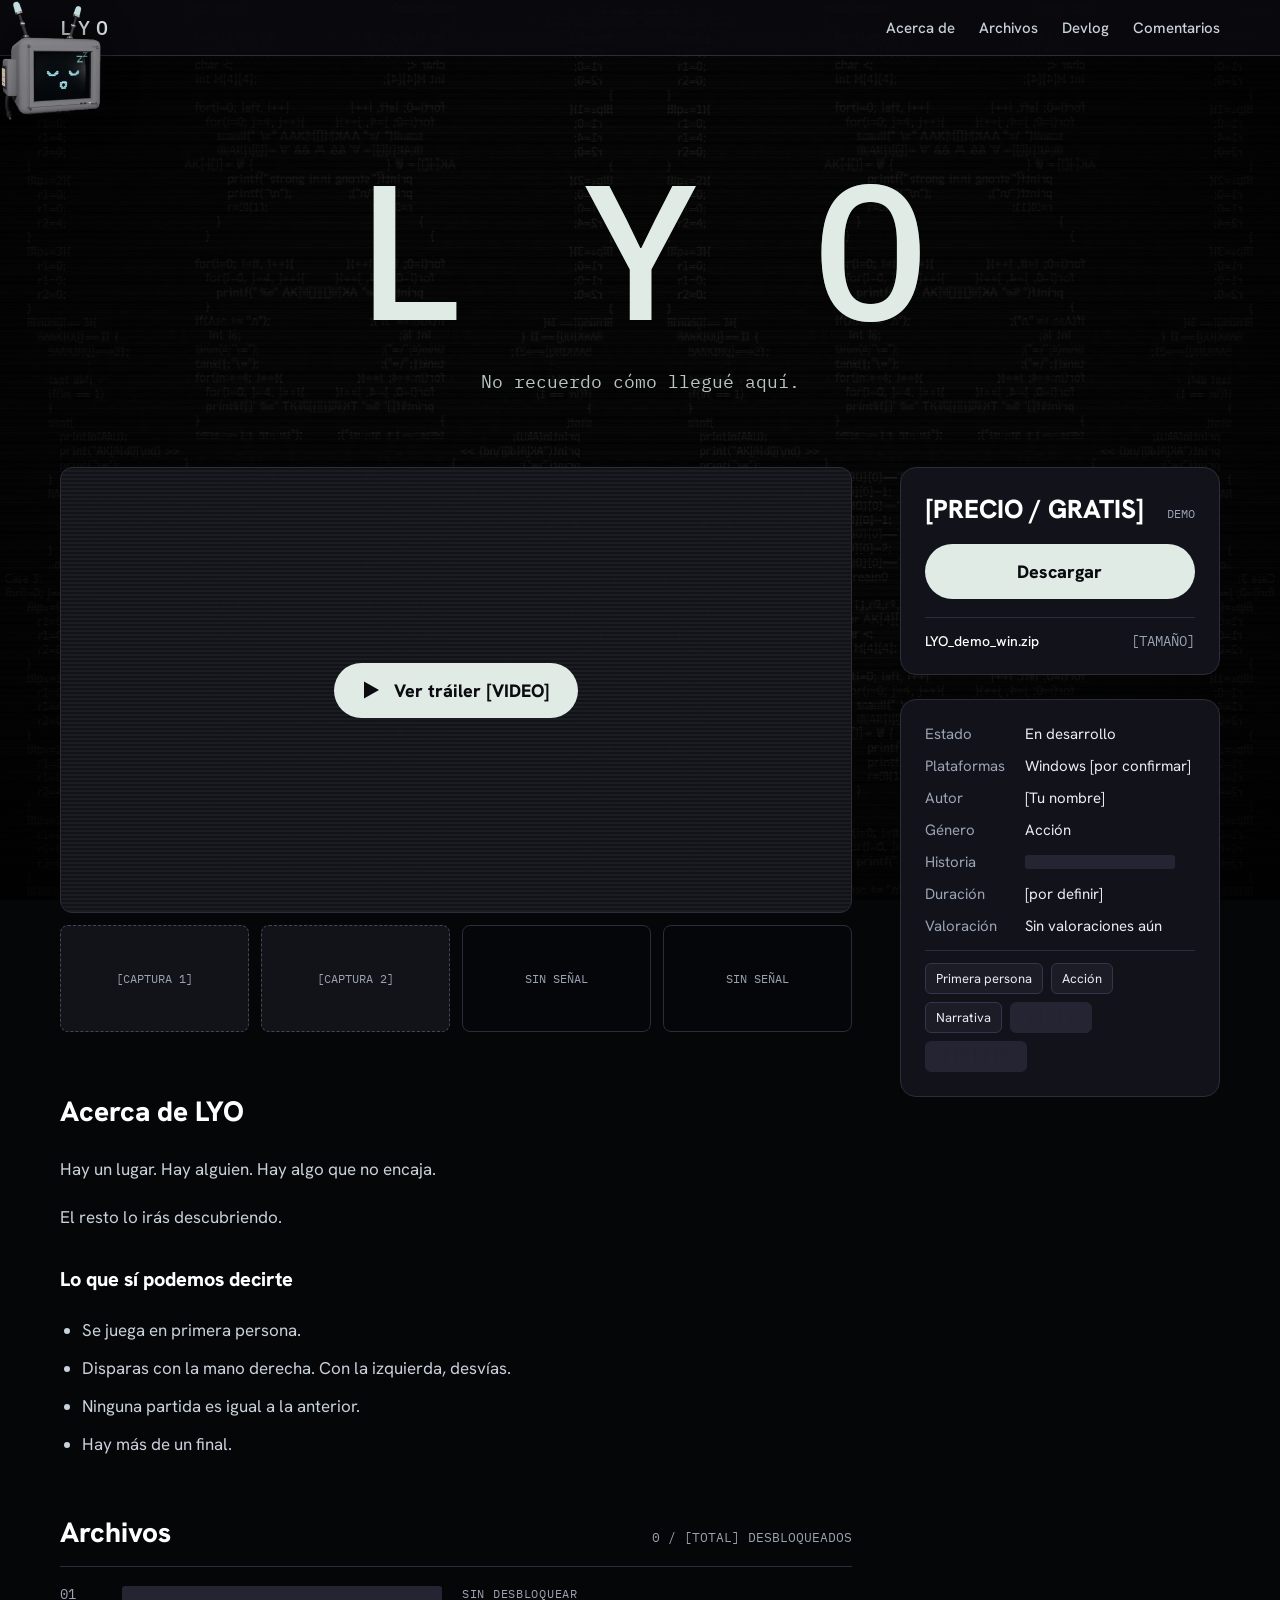
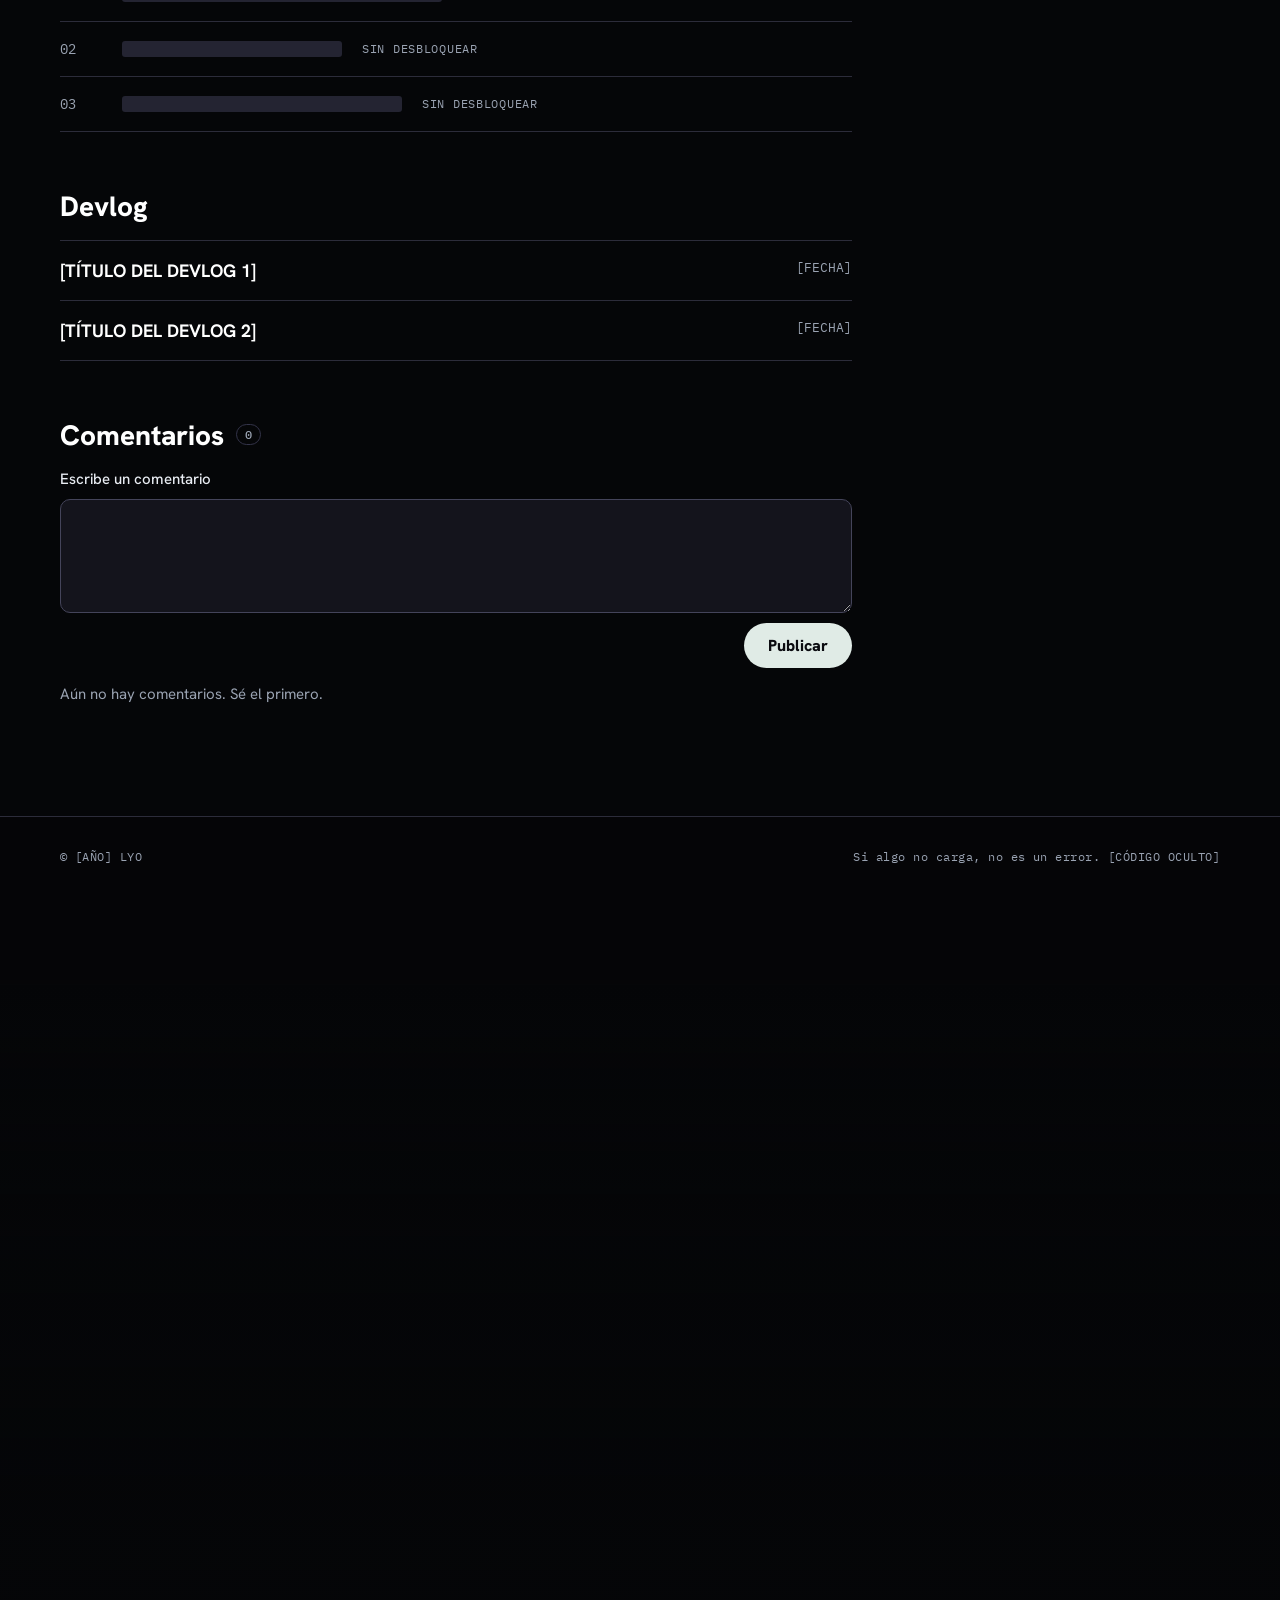
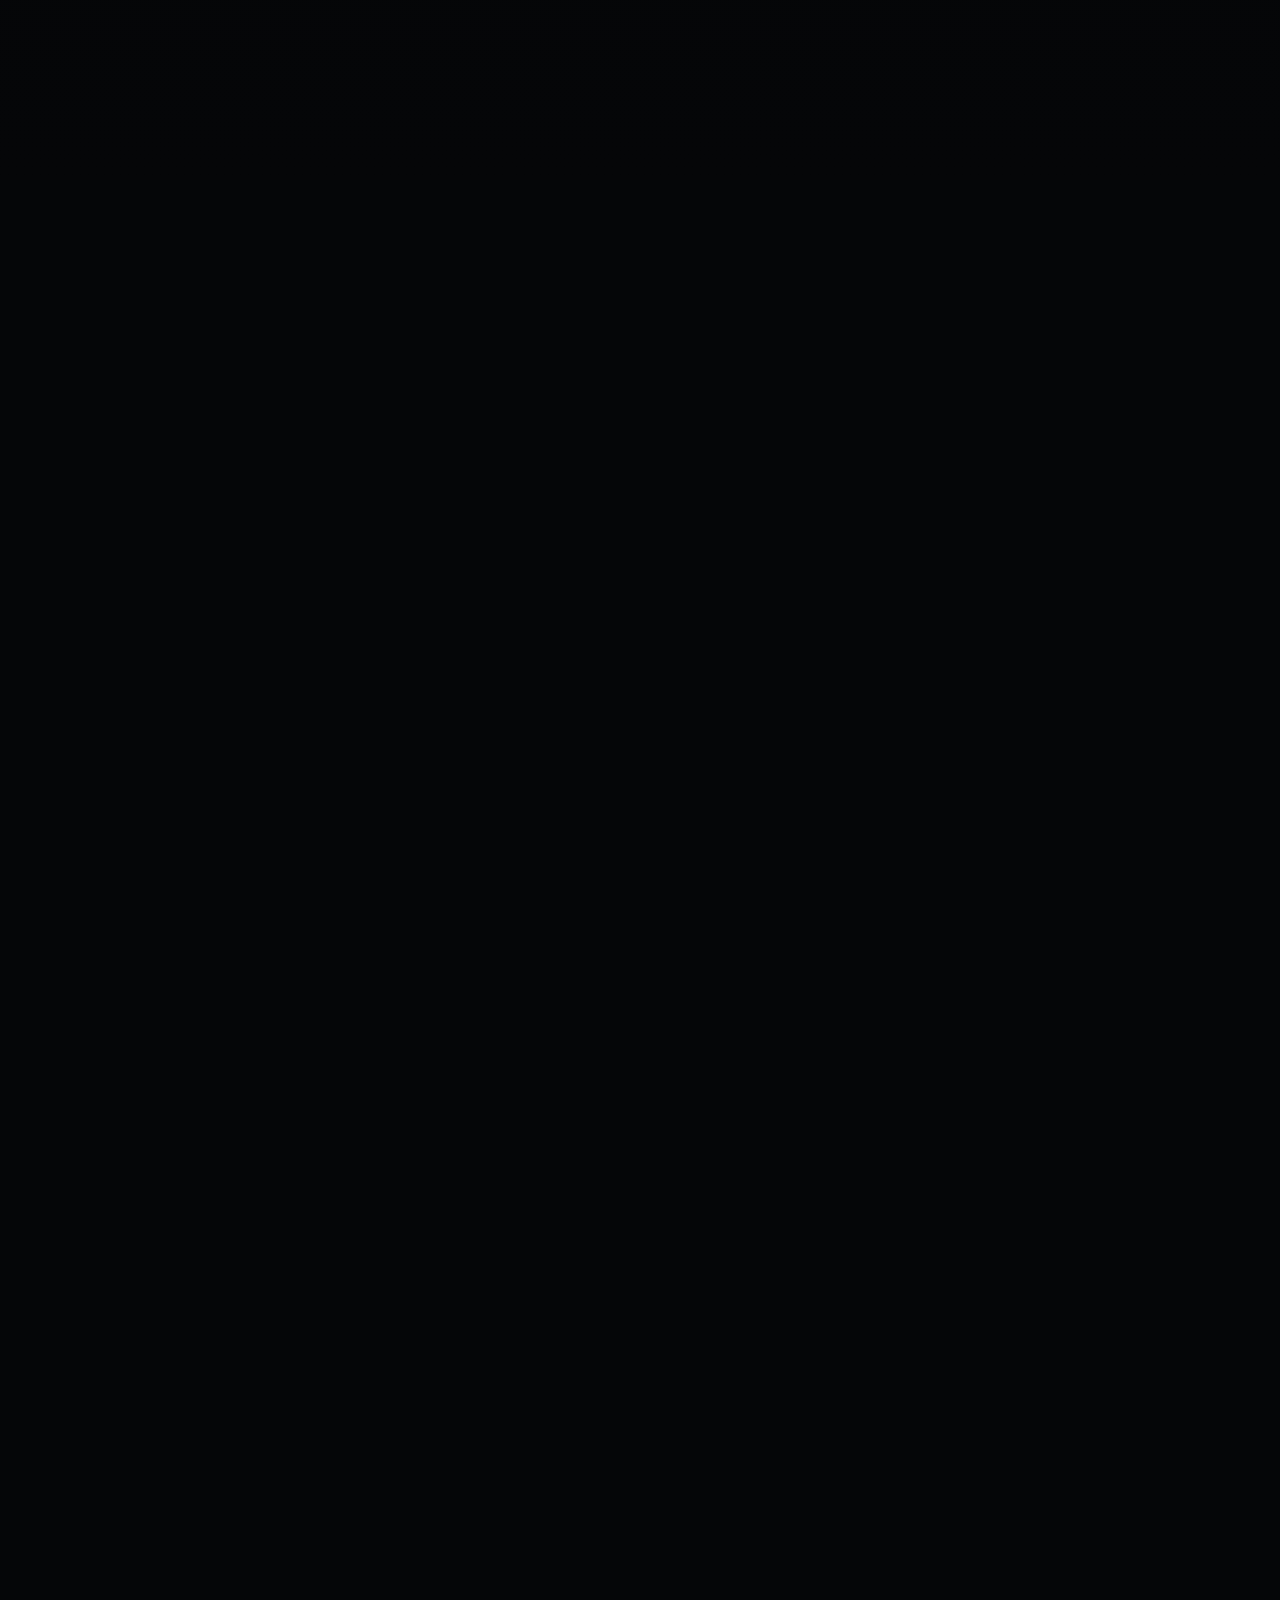
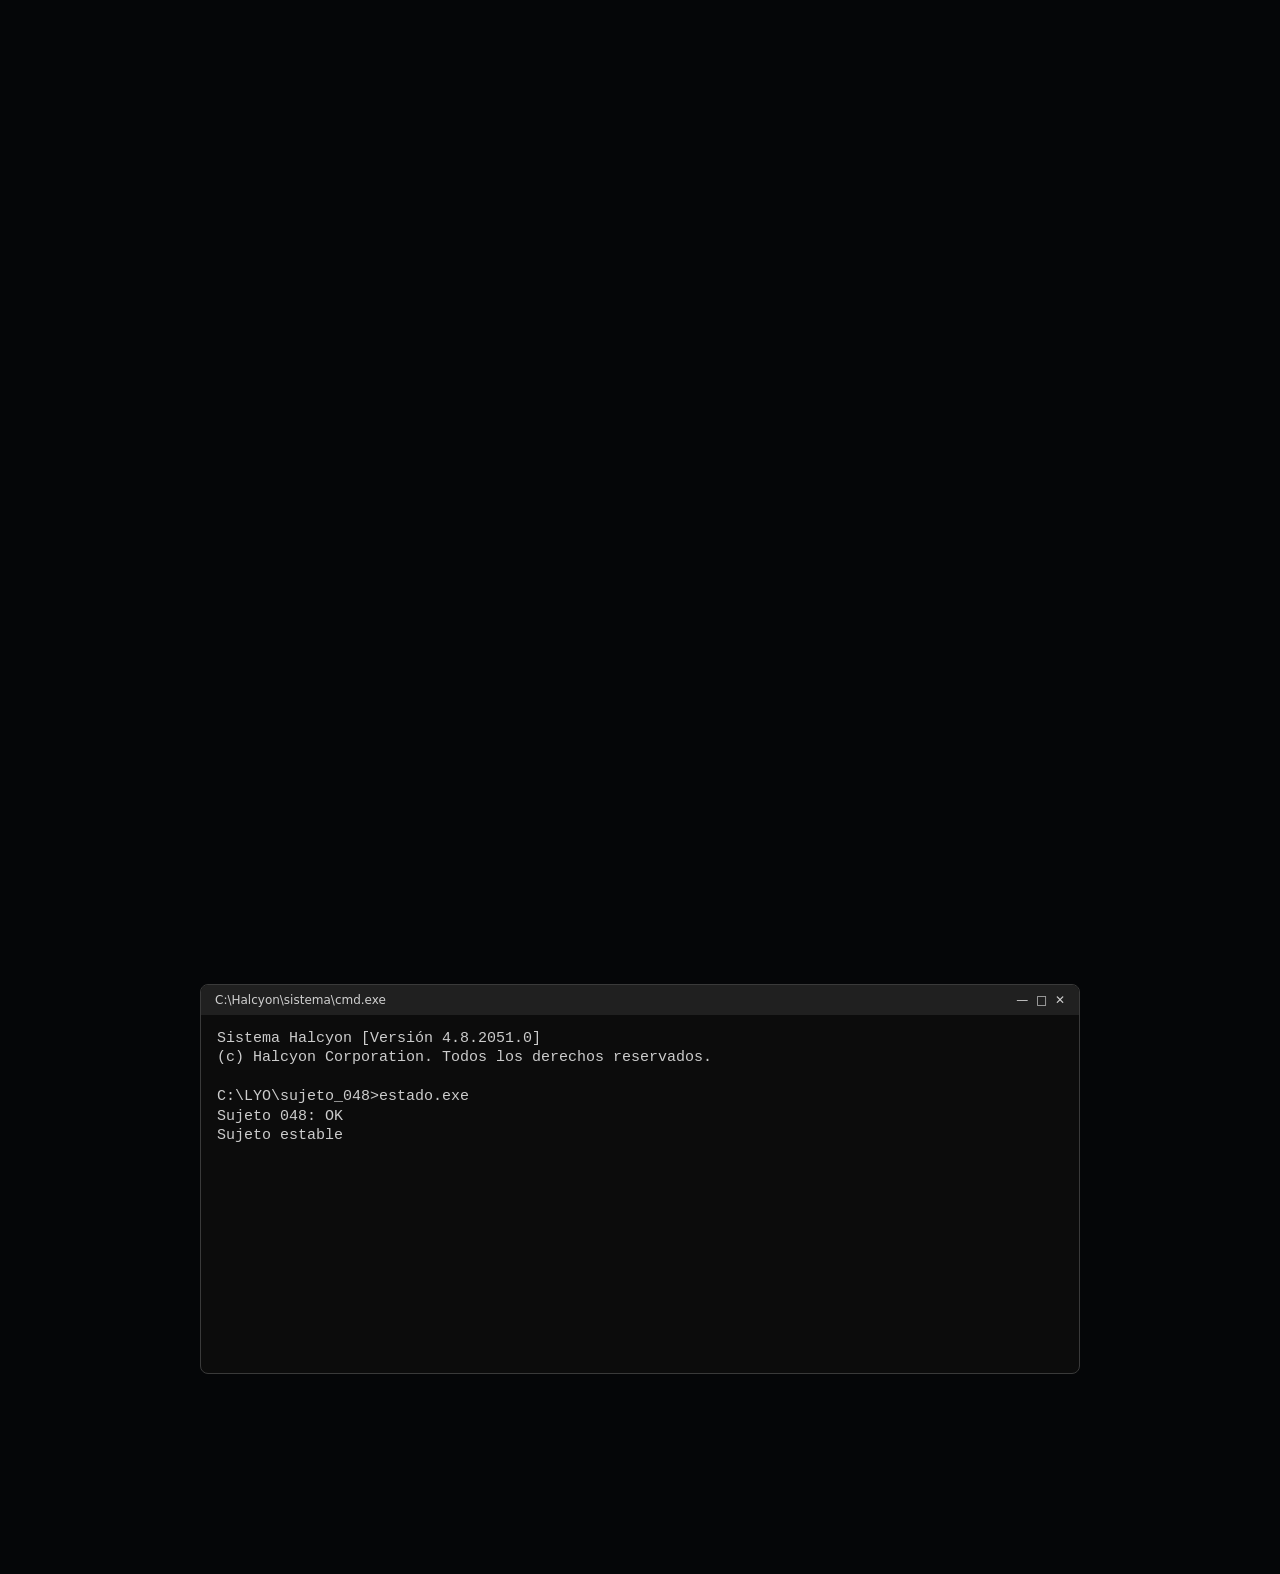
==== commit 3f39e8c1: "Comentarios en una sola lista con un contador; al borrar los respondidos, el número baja Co-Authored" ====
--- a/index.html
+++ b/index.html
@@ -149,7 +149,7 @@
 
 <!-- Comentarios -->
 <section id="comentarios" style="display:flex;flex-direction:column;gap:16px">
-<h2 style="margin:0;font-size:28px;font-weight:800;color:#FFFFFF">Comentarios</h2>
+<h2 style="margin:0;font-size:28px;font-weight:800;color:#FFFFFF;display:flex;align-items:center;gap:12px">Comentarios <span id="n-coment" class="com-n">0</span></h2>
 <div style="display:flex;flex-direction:column;gap:10px">
 <label for="comentario" style="font-size:15px;font-weight:500">Escribe un comentario</label>
 <textarea id="comentario" rows="4" style="background:#14141C;color:#E8ECF2;border:1px solid #44445A;border-radius:10px;padding:14px 16px;font-family:inherit;font-size:16px;resize:vertical"></textarea>
@@ -157,16 +157,8 @@
 <button id="publicar" type="button" class="btn-a" style="background:var(--acento);color:#0B0B10;border:0;font-family:inherit;font-weight:800;font-size:16px;padding:12px 24px;border-radius:999px;cursor:pointer">Publicar</button>
 </div>
 </div>
-<div class="com-bloque">
-<h3 class="com-titulo">Comentarios reales <span id="n-reales" class="com-n">0</span></h3>
-<p id="vacio-reales" class="com-vacio">Aún no hay comentarios. Sé el primero.</p>
-<div id="lista-reales" aria-live="polite" class="comentarios"></div>
-</div>
-<div class="com-bloque">
-<h3 class="com-titulo">Comentarios con respuesta <span id="n-arg" class="com-n">0</span></h3>
-<p id="vacio-arg" class="com-vacio">Nadie ha recibido respuesta todavía.</p>
-<div id="lista-arg" aria-live="polite" class="comentarios"></div>
-</div>
+<p id="vacio-coment" class="com-vacio">Aún no hay comentarios. Sé el primero.</p>
+<div id="lista-coment" aria-live="polite" class="comentarios"></div>
 </section>
 </main>
 
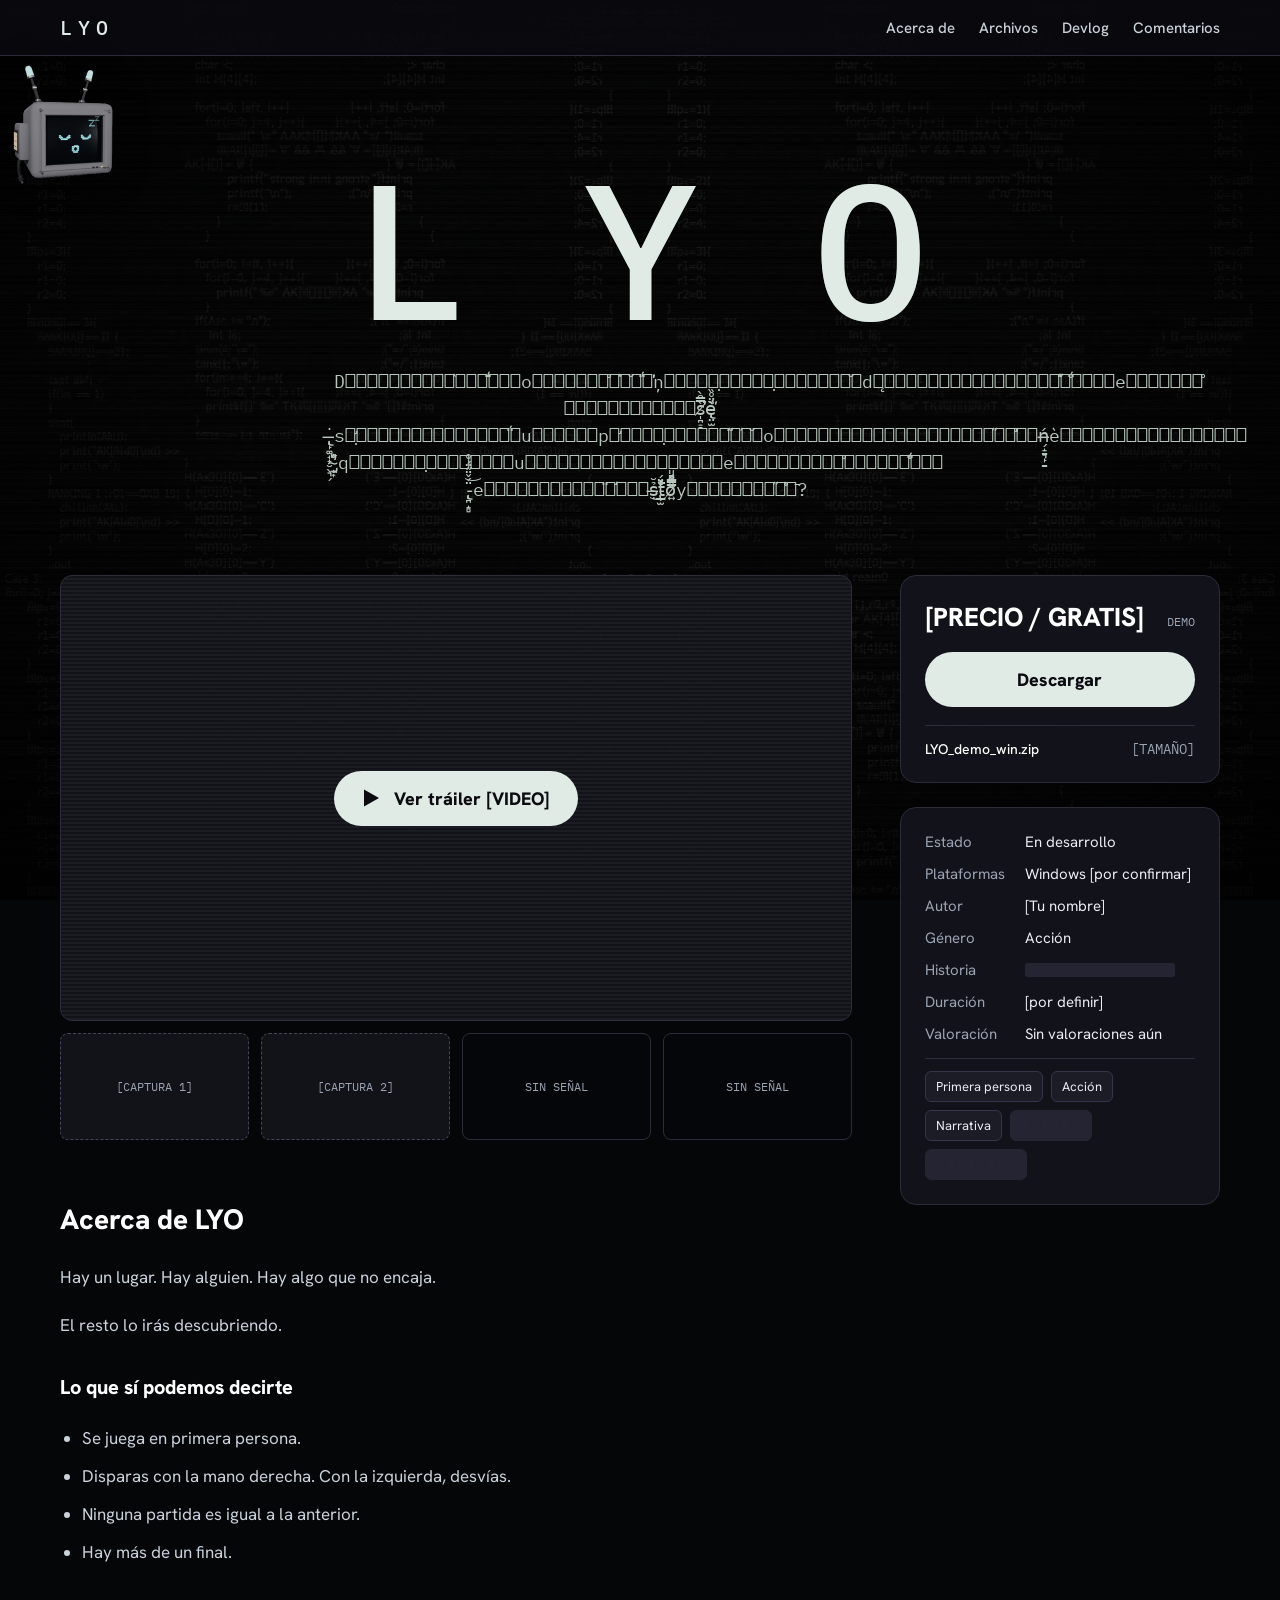
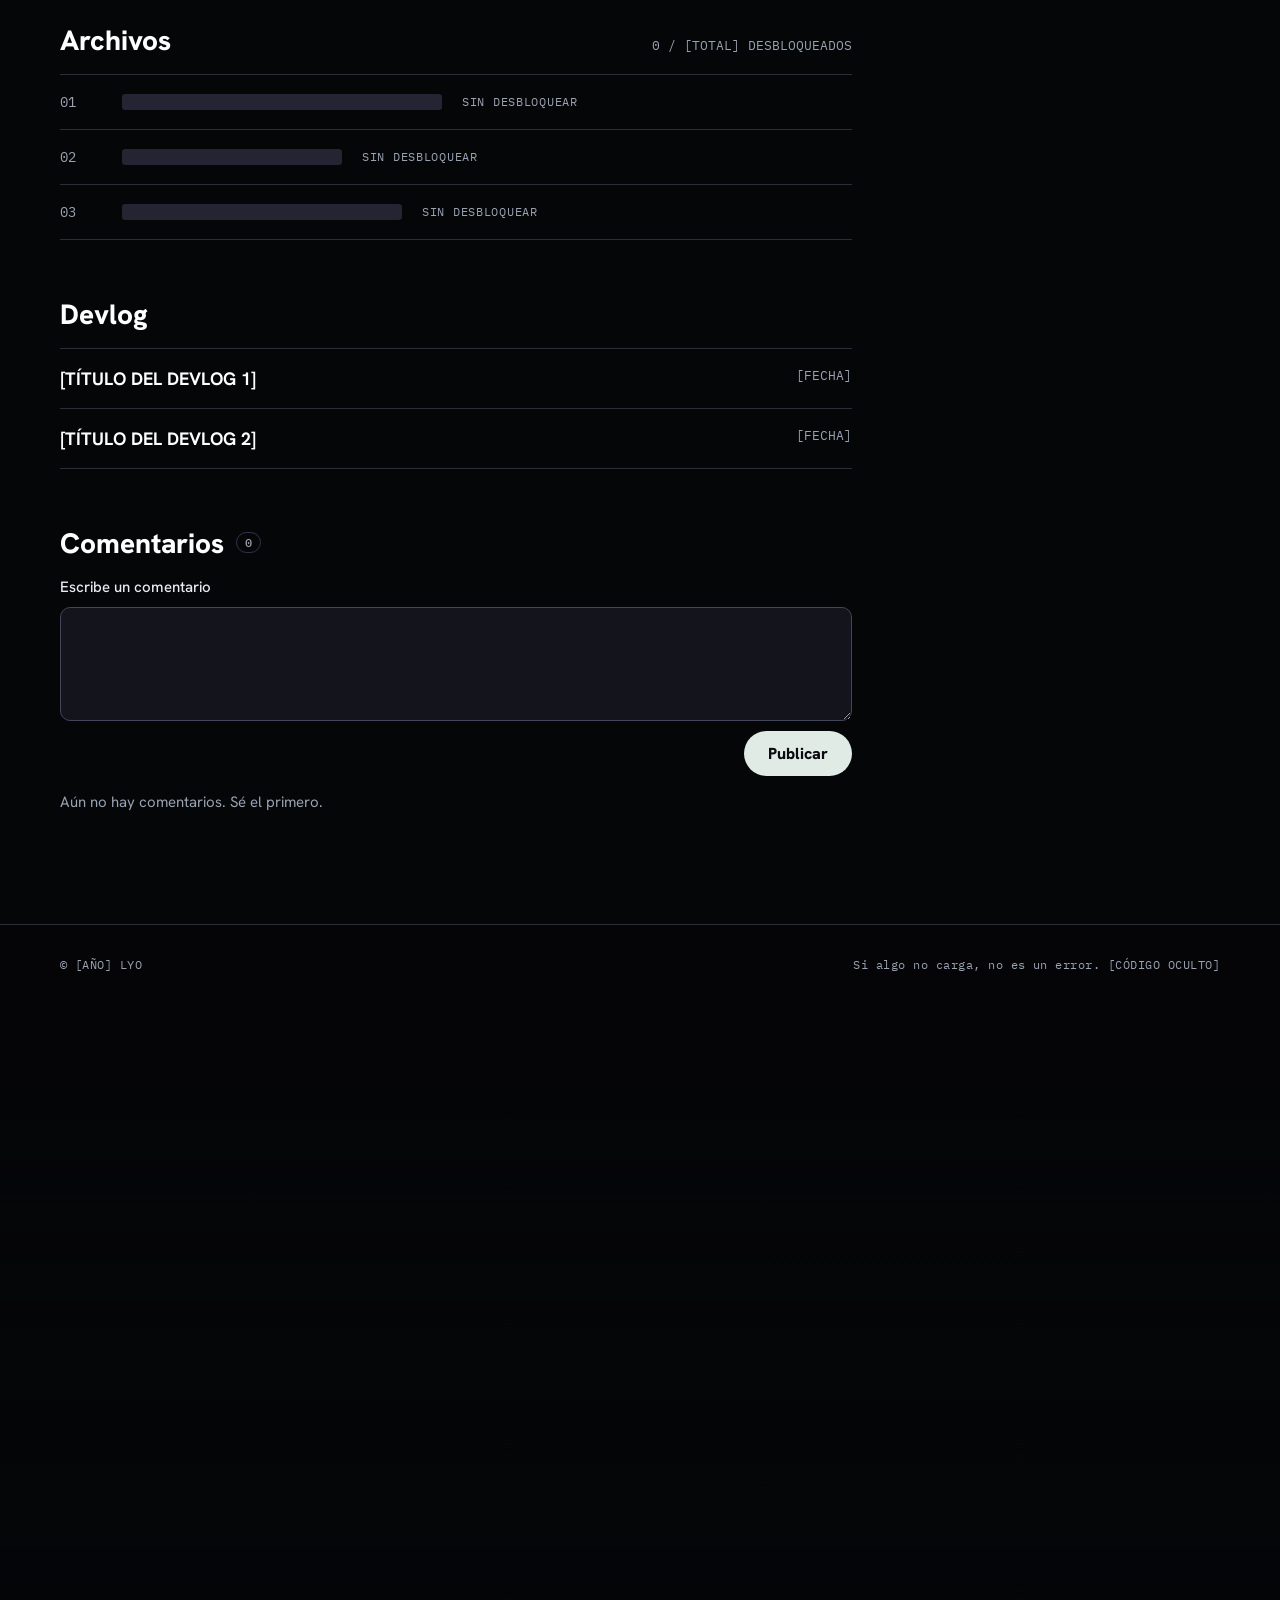
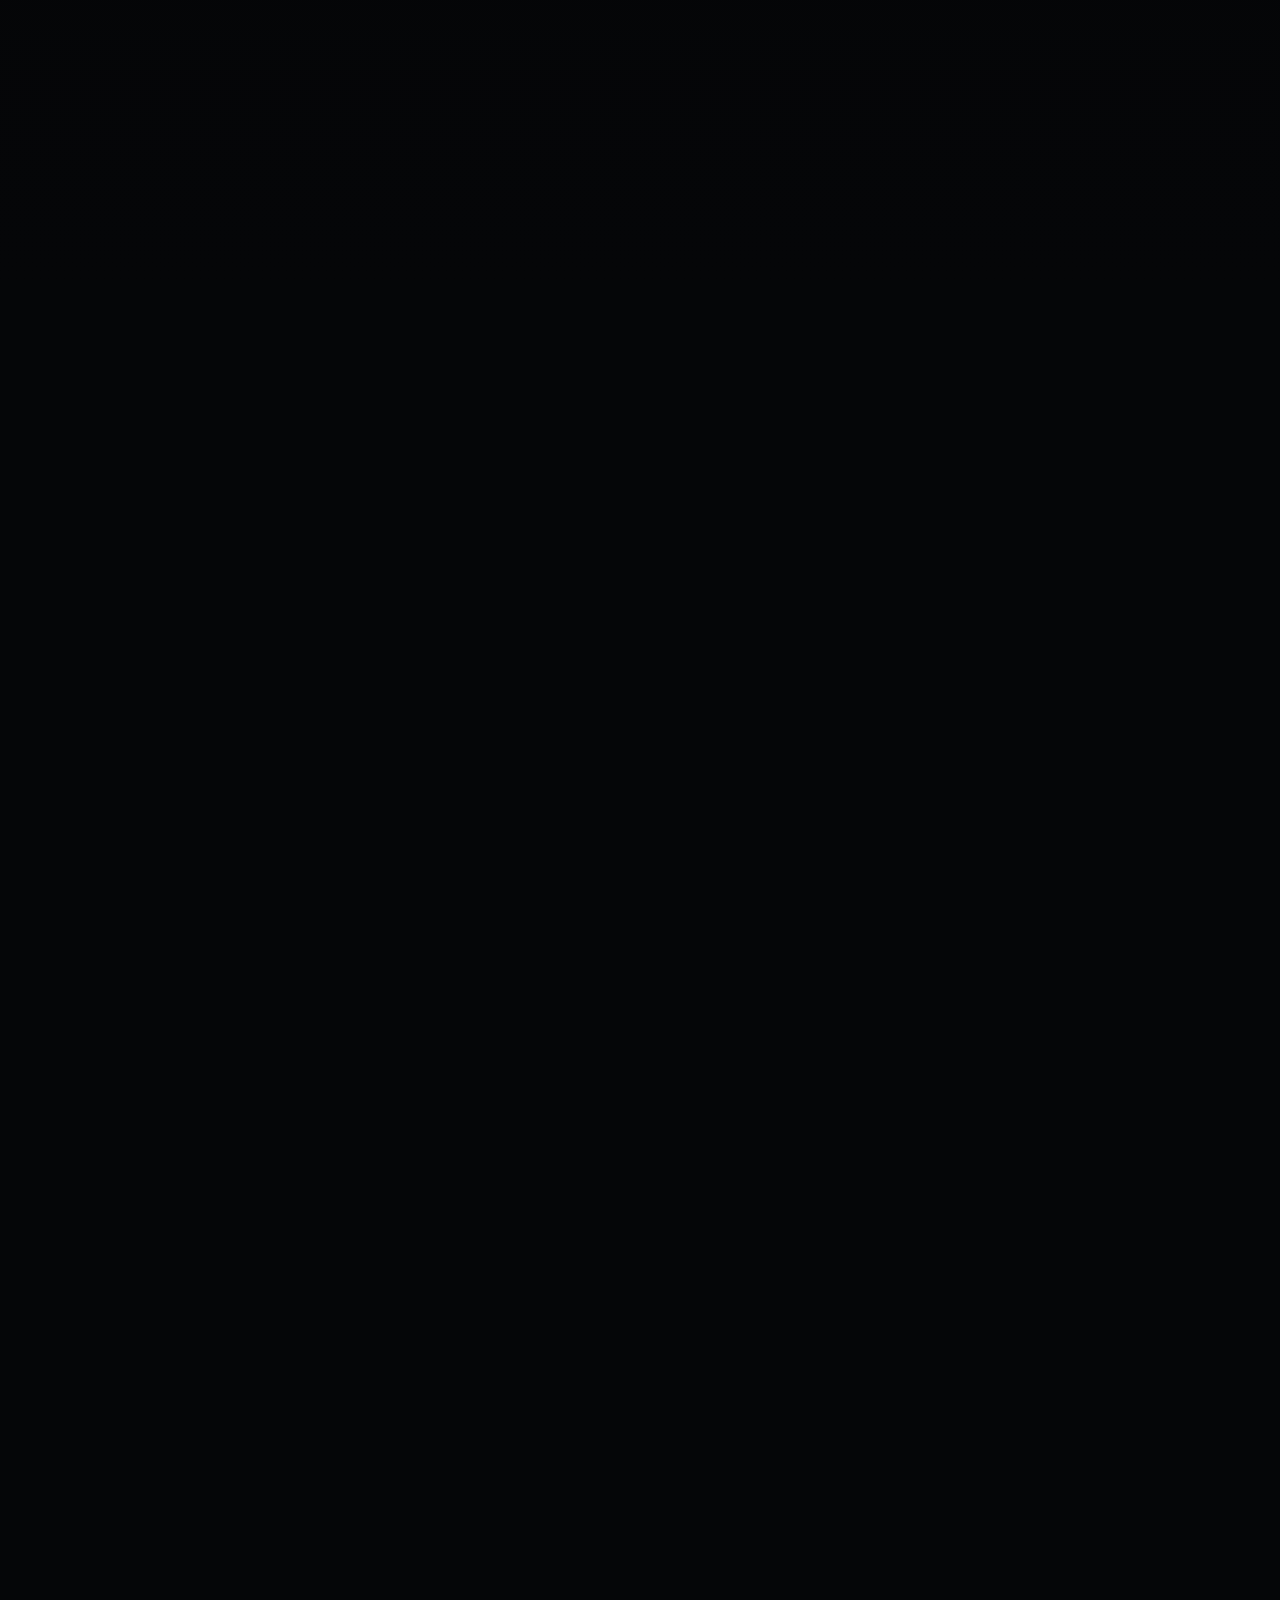
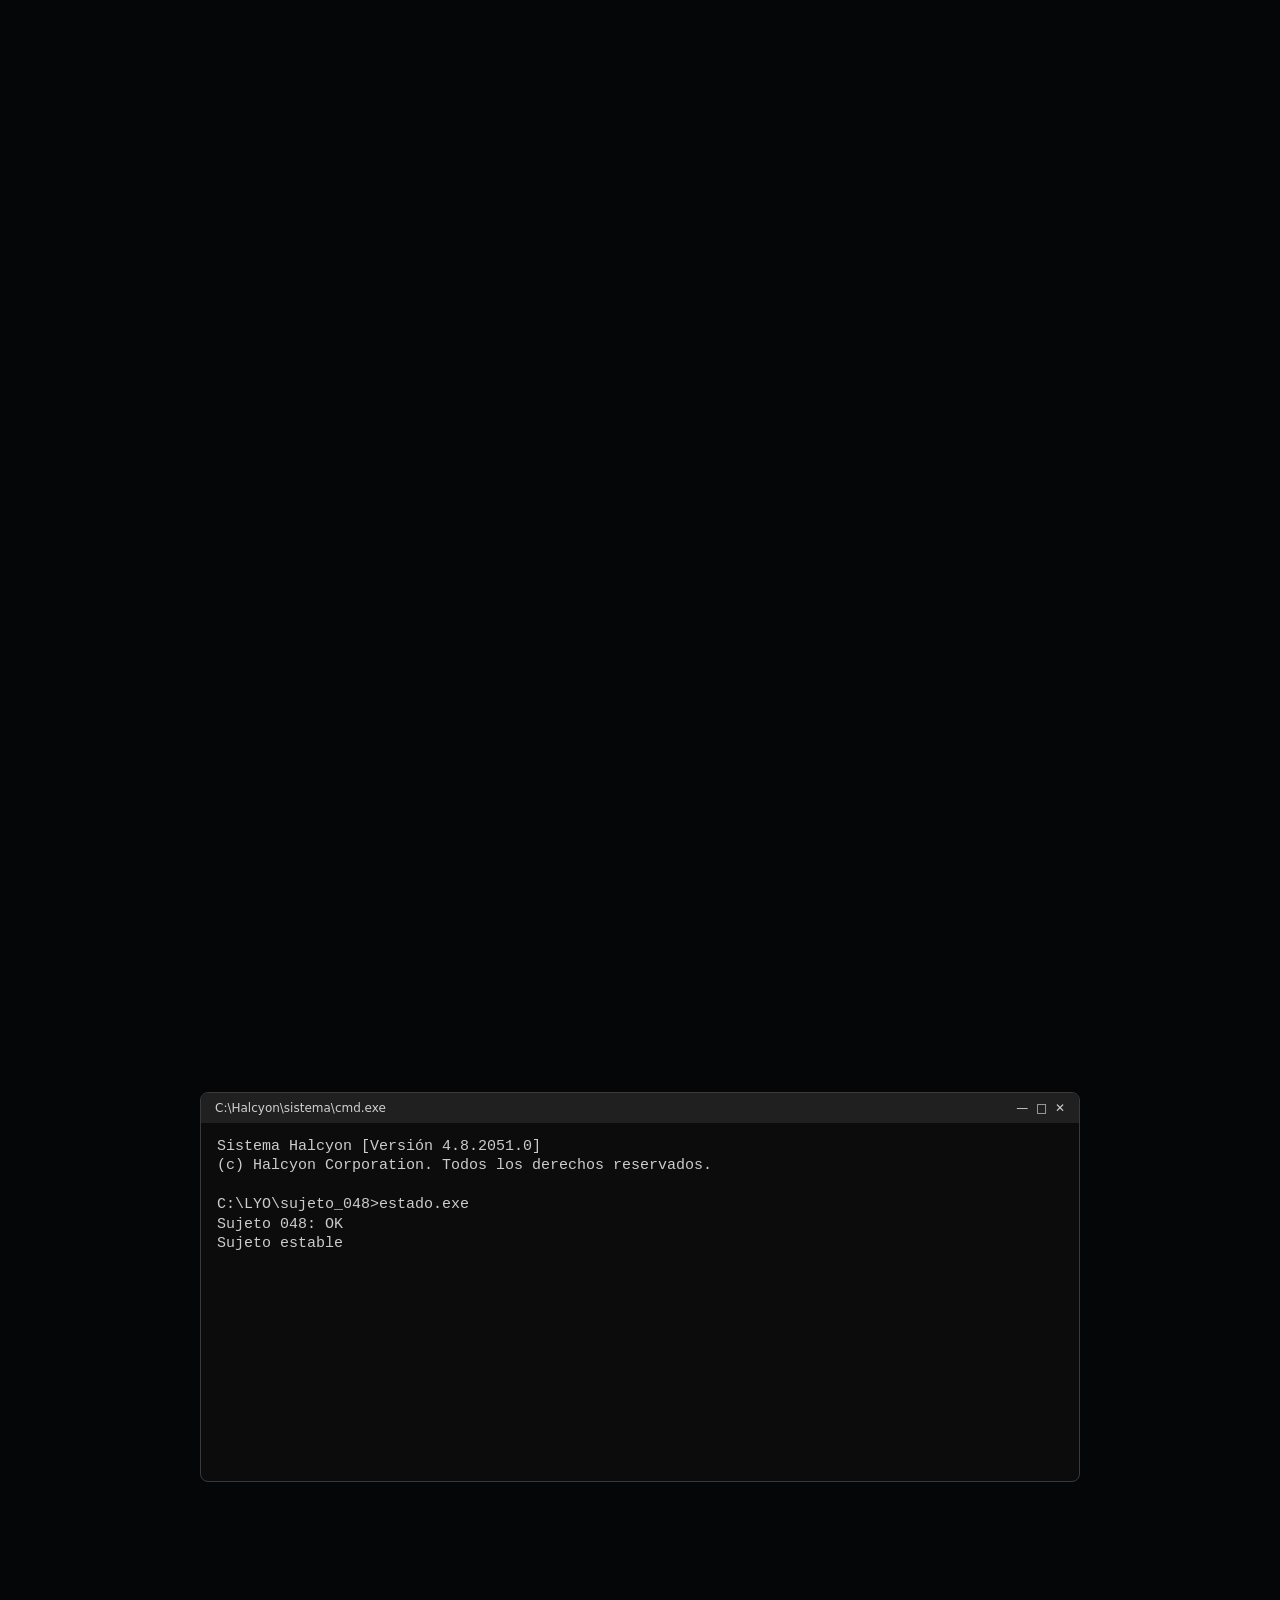
==== commit 4515dec7: "Update paragraph text in index.html" ====
--- a/index.html
+++ b/index.html
@@ -68,7 +68,7 @@
 <span aria-hidden="true" class="tcyan" style="position:absolute;left:0;top:0;color:rgba(26,217,217,0.55)">L Y O</span>
 <span aria-hidden="true" class="twhite" style="position:relative;color:#E0EBE6">L Y O</span>
 </h1>
-<p style="margin:0;font-family:'IBM Plex Mono',ui-monospace,monospace;font-size:18px;line-height:1.5;color:#B8C7BD;max-width:34em;text-wrap:pretty">No recuerdo cómo llegué aquí.</p>
+<p style="margin:0;font-family:'IBM Plex Mono',ui-monospace,monospace;font-size:18px;line-height:1.5;color:#B8C7BD;max-width:34em;text-wrap:pretty">Ḓ̸̝͙̞͖̱̟̤̲̀̐͗͗̇̌̈́́͘ͅͅo̷̡̖͚͓̟͙̊͐̉̀͛̆͒́̈́̎̕̕ņ̶̪͕̠͓̣̟̰̙̩̪̣̠̗̙̑͆̓̑̆͝d̸̨͚̫͎̜̼̲͇̬̘͖̥̠̥͇̅͗̒̋͊̈́̊͊͆̚͝ḙ̶̢̬͙̫̙̊ ̶̡̡̪̜͚̭̖͔̭͑ͅs̷̩̪͇̀̿̑̀̕͘͘̕ĕ̵̢̨̤̫̀̾̀̈̊̏̕ ̶̢̨̙͚̘̟̮̖͉̗̇ṣ̵̛͔̬̖͈͔̻̩̞̙͔̾͋͆͋̈́̎ȗ̸͔̅͝͠p̷̛̯͙̗̳̣͍̪̭̿̎̽̃̋͒́͑̆̚o̵̡͈̥̘͎̝̙͙͕̮͕̬̝̘̰͑͛̐̎̋̍̏̊̕̚͝ń̶̗̝̱͉̙̱è̸̡͓͚͉̩̓̔͑͑͐̓̍̽̍͑ͅ ̴̡̼͎̈̒̋̓̎ͅq̴̢͙̳̬̻̯̣͓̼̳͖̥͈̎̔u̷̺̪̻̗̮͚̺͓̲̻̙͙̹̫̽̚̚e̷͉̳͔̠̜͈͉͐̔̊̐̓̿͐͌͌̈́̀̊̚͘͝ ̵̨̢̨̪̝̻̈́̌̈̋̈́̊͝e̷͙͚̩̤͎͙̥̝͍͌̈͒̒͛͗͠ṣ̶̉̆͜t̵̢̲̖̫̲̓̊̾̀̈́͘͘o̷͍̊̈́̒̿̅͊̄̎y̵̙͖̮͉̤̜̍̋̏̀̊͂̄?</p>
 </section>
 
 <!-- Cuerpo -->
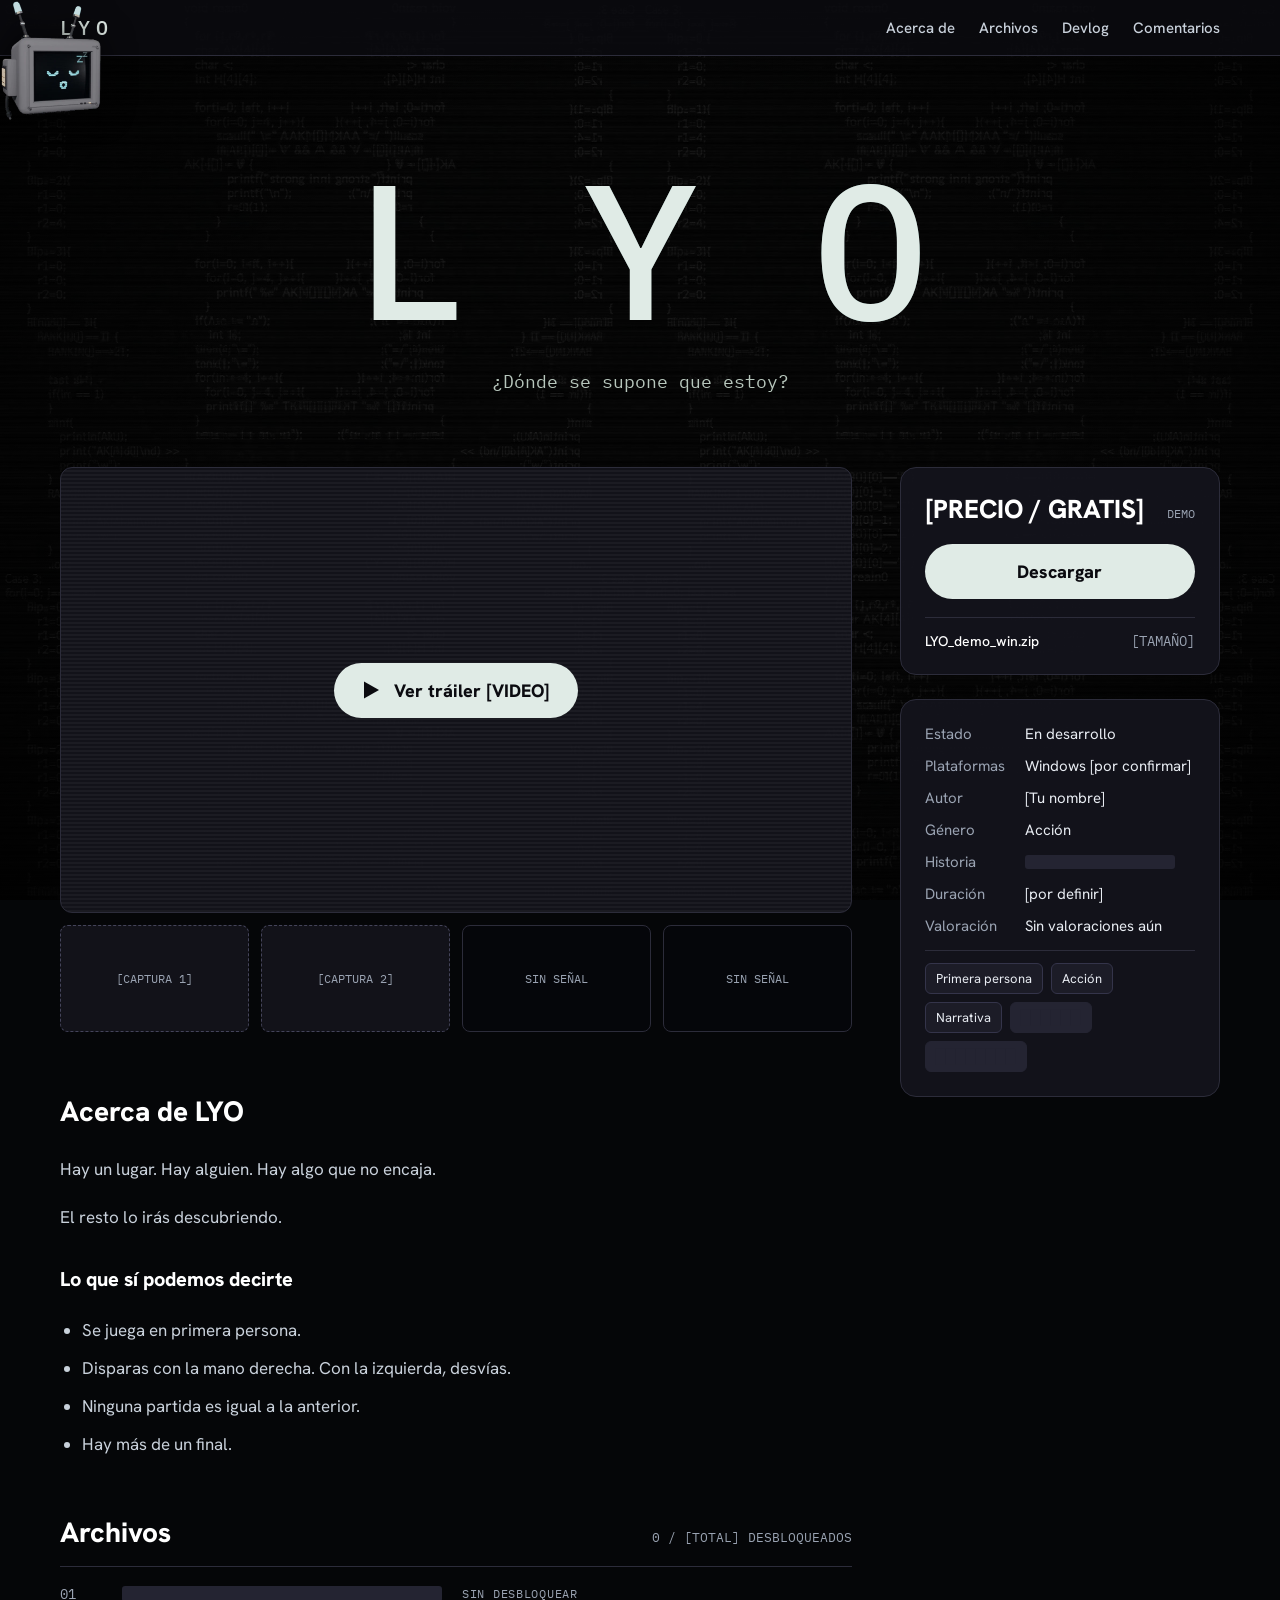
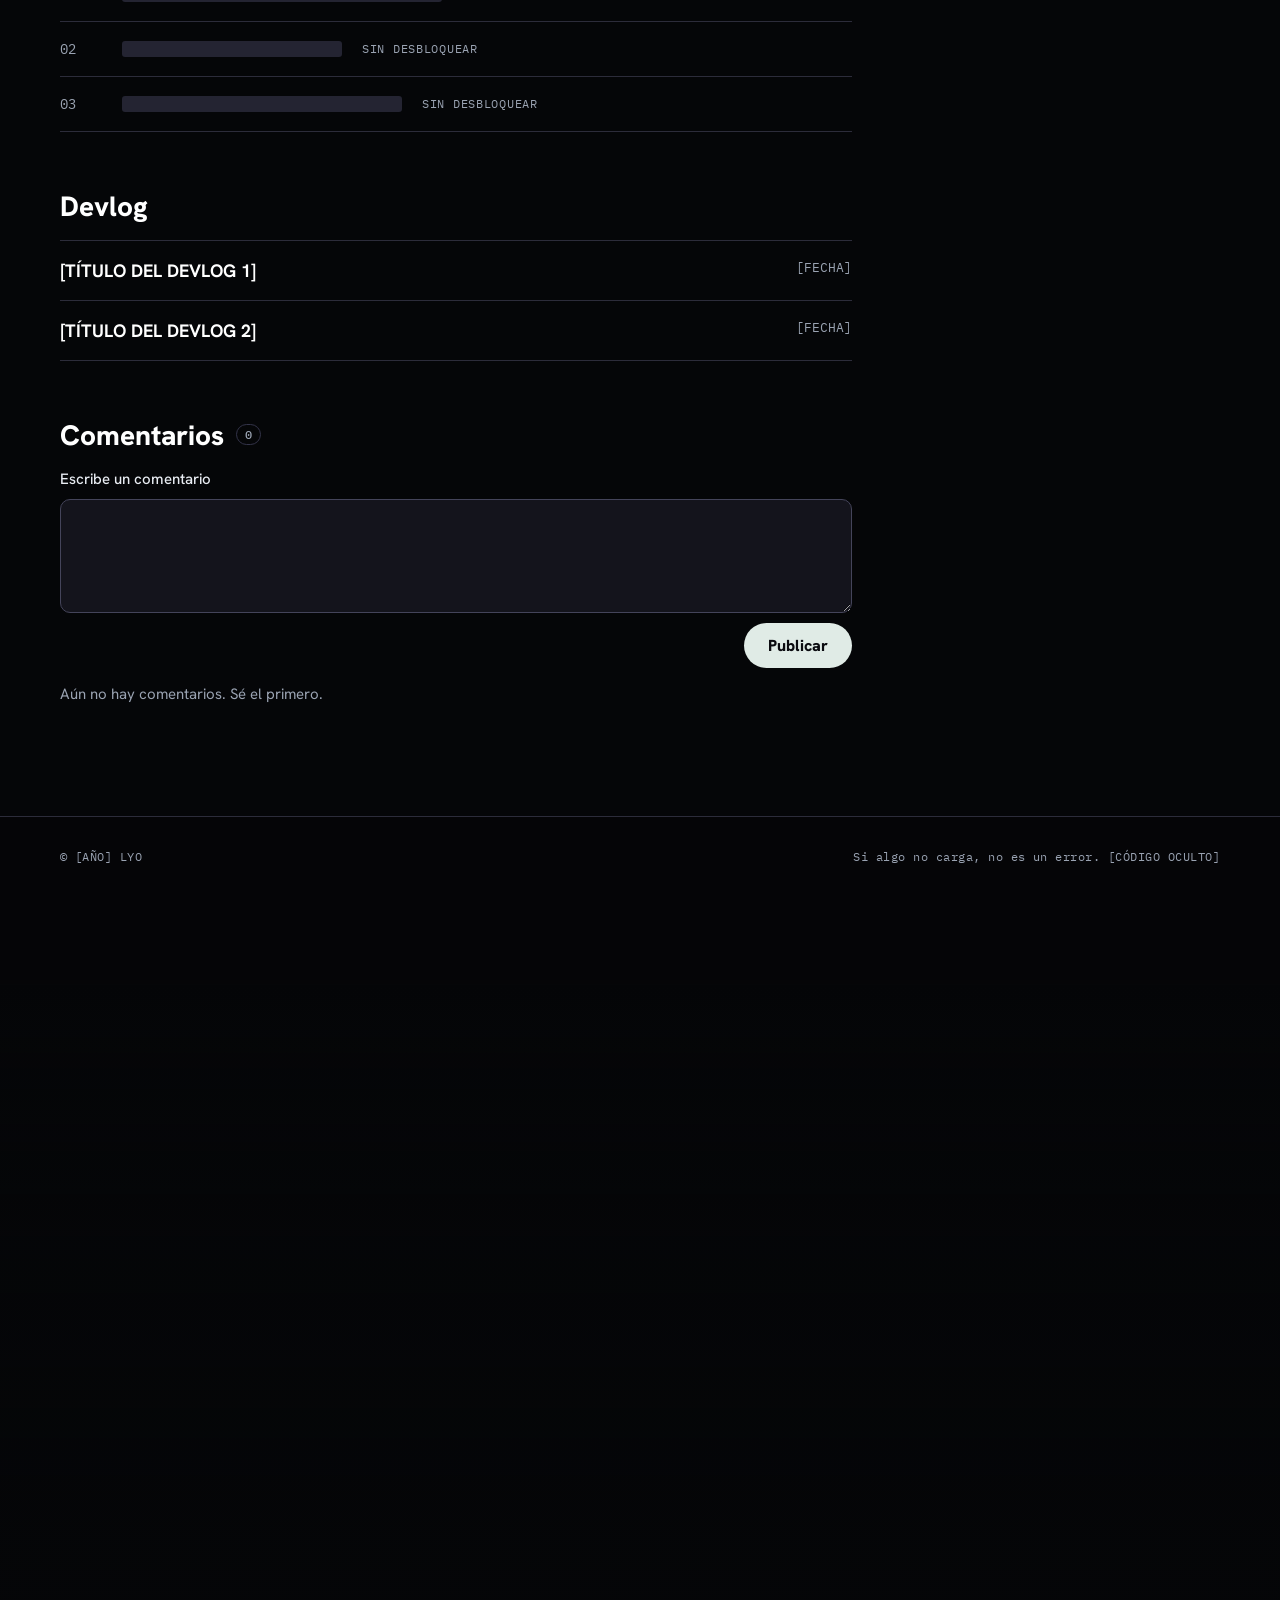
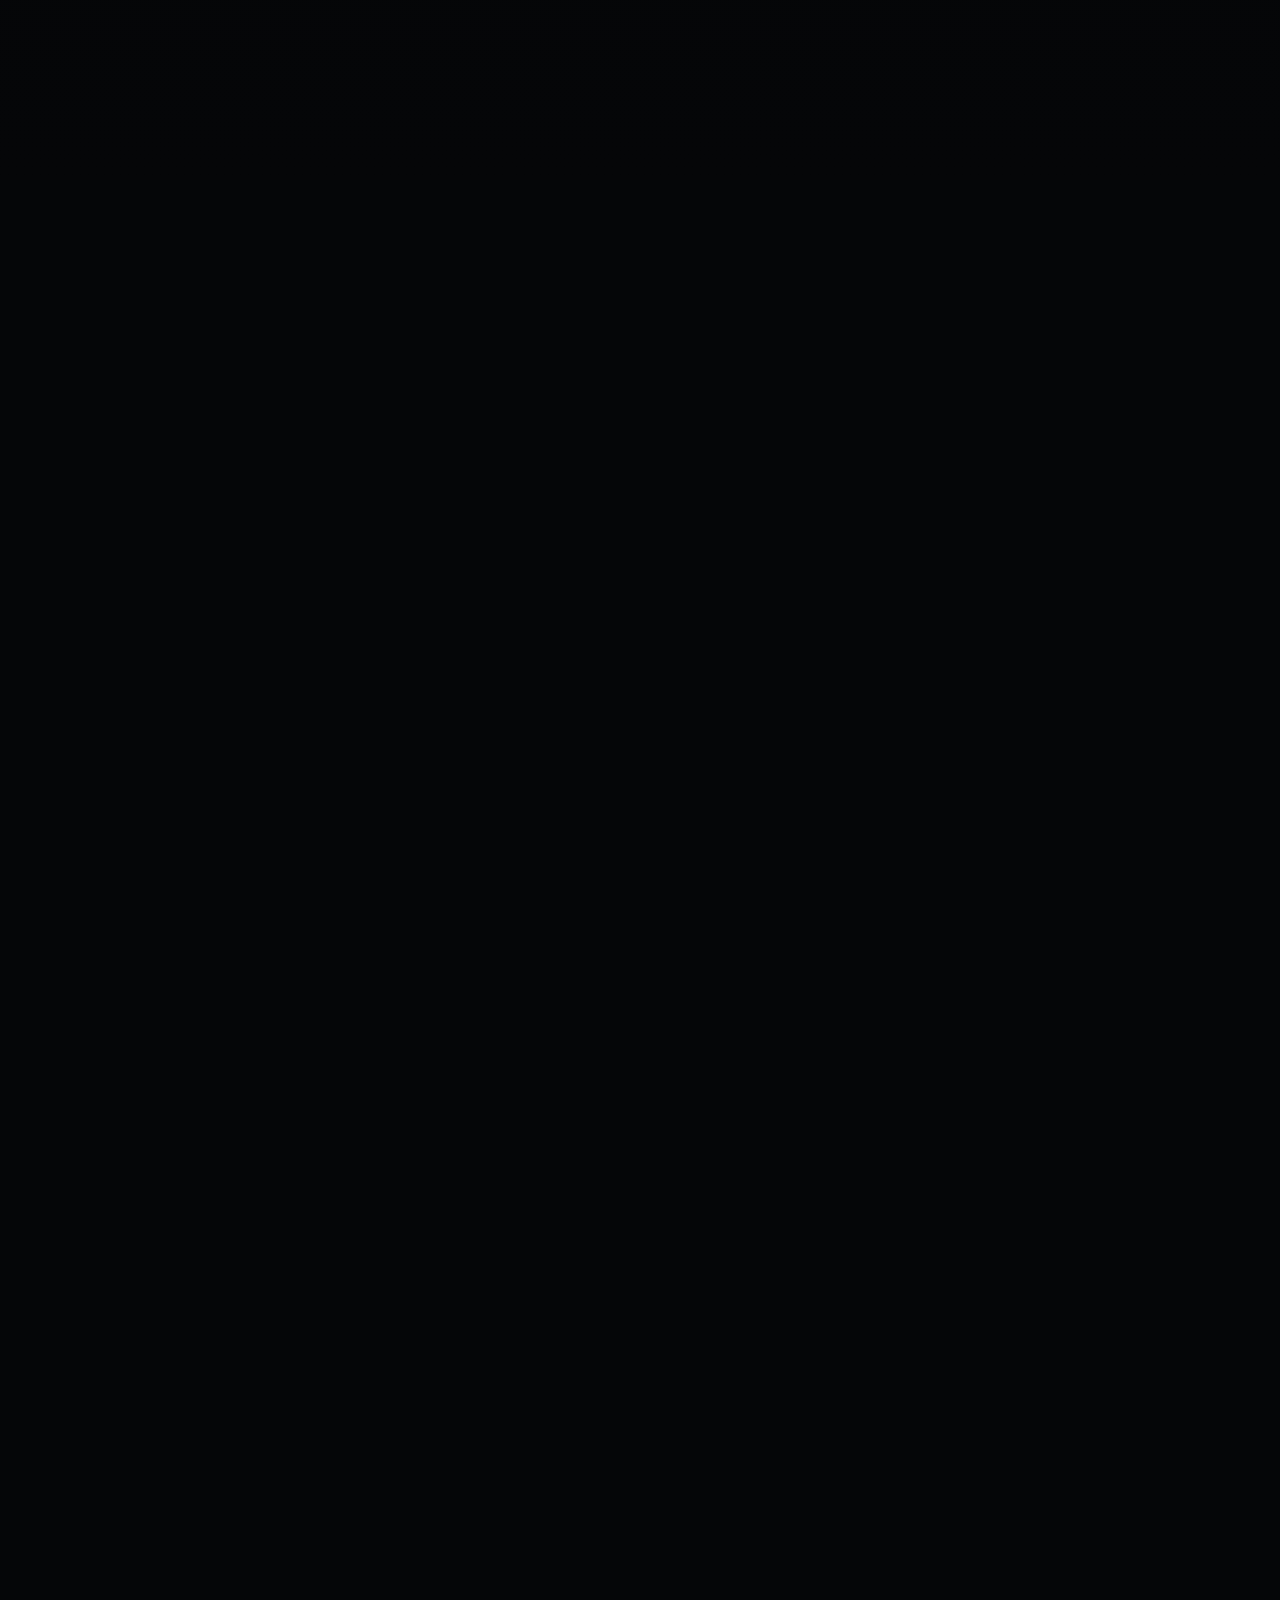
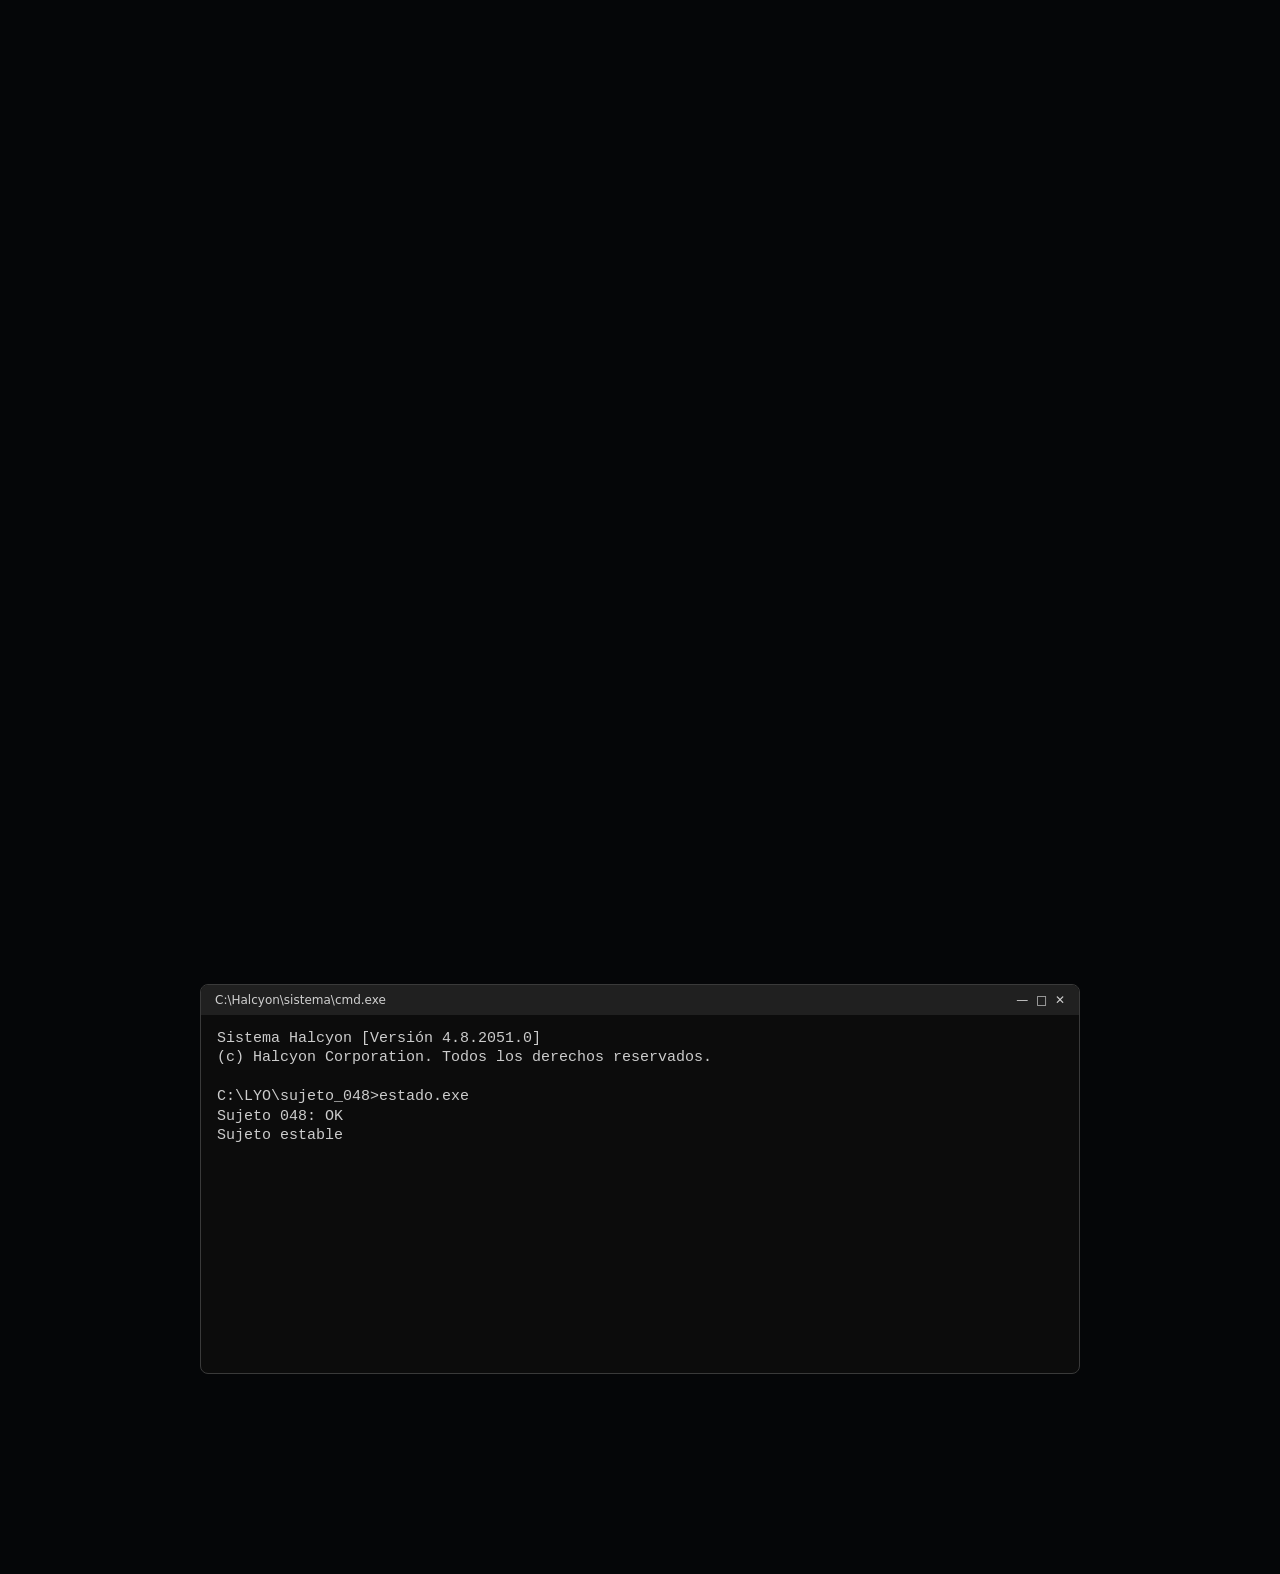
==== commit c716e439: "Responsivo para celular y tablet; lema legible con glitch en vez de Zalgo; cursor en la terminal de " ====
--- a/index.html
+++ b/index.html
@@ -50,9 +50,9 @@
 
 <!-- Barra superior -->
 <header style="background:rgba(11,11,16,0.82);border-bottom:1px solid #2C2C3A">
-<div style="max-width:1160px;margin:0 auto;padding:14px 32px;display:flex;flex-wrap:wrap;gap:12px 28px;align-items:center;justify-content:space-between">
+<div class="r-barra" style="max-width:1160px;margin:0 auto;padding:14px 32px;display:flex;flex-wrap:wrap;gap:12px 28px;align-items:center;justify-content:space-between">
 <a href="#inicio" class="nav-a" style="font-family:'IBM Plex Mono',ui-monospace,monospace;font-weight:500;font-size:20px;letter-spacing:0.3em;color:#E0EBE6">LYO</a>
-<nav aria-label="Principal" style="display:flex;flex-wrap:wrap;gap:8px 24px;font-size:15px;font-weight:500">
+<nav class="r-nav" aria-label="Principal" style="display:flex;flex-wrap:wrap;gap:8px 24px;font-size:15px;font-weight:500">
 <a href="#acerca" class="nav-a">Acerca de</a>
 <a href="#archivos" class="nav-a">Archivos</a>
 <a href="#devlog" class="nav-a">Devlog</a>
@@ -62,19 +62,19 @@
 </header>
 
 <!-- Título: igual que en el menú, con las copias roja y cian -->
-<section id="inicio" style="max-width:1160px;margin:0 auto;padding:96px 32px 40px;display:flex;flex-direction:column;align-items:center;gap:24px;text-align:center">
+<section id="inicio" class="r-inicio" style="max-width:1160px;margin:0 auto;padding:96px 32px 40px;display:flex;flex-direction:column;align-items:center;gap:24px;text-align:center">
 <h1 aria-label="LYO" style="position:relative;margin:0;font-family:'IBM Plex Mono',ui-monospace,monospace;font-weight:500;font-size:clamp(72px,15vw,200px);line-height:1;white-space:nowrap">
 <span aria-hidden="true" class="tred" style="position:absolute;left:0;top:0;color:rgba(230,38,38,0.55)">L Y O</span>
 <span aria-hidden="true" class="tcyan" style="position:absolute;left:0;top:0;color:rgba(26,217,217,0.55)">L Y O</span>
 <span aria-hidden="true" class="twhite" style="position:relative;color:#E0EBE6">L Y O</span>
 </h1>
-<p style="margin:0;font-family:'IBM Plex Mono',ui-monospace,monospace;font-size:18px;line-height:1.5;color:#B8C7BD;max-width:34em;text-wrap:pretty">Ḓ̸̝͙̞͖̱̟̤̲̀̐͗͗̇̌̈́́͘ͅͅo̷̡̖͚͓̟͙̊͐̉̀͛̆͒́̈́̎̕̕ņ̶̪͕̠͓̣̟̰̙̩̪̣̠̗̙̑͆̓̑̆͝d̸̨͚̫͎̜̼̲͇̬̘͖̥̠̥͇̅͗̒̋͊̈́̊͊͆̚͝ḙ̶̢̬͙̫̙̊ ̶̡̡̪̜͚̭̖͔̭͑ͅs̷̩̪͇̀̿̑̀̕͘͘̕ĕ̵̢̨̤̫̀̾̀̈̊̏̕ ̶̢̨̙͚̘̟̮̖͉̗̇ṣ̵̛͔̬̖͈͔̻̩̞̙͔̾͋͆͋̈́̎ȗ̸͔̅͝͠p̷̛̯͙̗̳̣͍̪̭̿̎̽̃̋͒́͑̆̚o̵̡͈̥̘͎̝̙͙͕̮͕̬̝̘̰͑͛̐̎̋̍̏̊̕̚͝ń̶̗̝̱͉̙̱è̸̡͓͚͉̩̓̔͑͑͐̓̍̽̍͑ͅ ̴̡̼͎̈̒̋̓̎ͅq̴̢͙̳̬̻̯̣͓̼̳͖̥͈̎̔u̷̺̪̻̗̮͚̺͓̲̻̙͙̹̫̽̚̚e̷͉̳͔̠̜͈͉͐̔̊̐̓̿͐͌͌̈́̀̊̚͘͝ ̵̨̢̨̪̝̻̈́̌̈̋̈́̊͝e̷͙͚̩̤͎͙̥̝͍͌̈͒̒͛͗͠ṣ̶̉̆͜t̵̢̲̖̫̲̓̊̾̀̈́͘͘o̷͍̊̈́̒̿̅͊̄̎y̵̙͖̮͉̤̜̍̋̏̀̊͂̄?</p>
+<p id="lema" class="lema" aria-label="¿Dónde se supone que estoy?" data-texto="¿Dónde se supone que estoy?">¿Dónde se supone que estoy?</p>
 </section>
 
 <!-- Cuerpo -->
-<div style="max-width:1160px;margin:0 auto;padding:32px 32px 96px;display:flex;flex-wrap:wrap;gap:48px;align-items:flex-start">
-
-<main style="flex:999 1 560px;min-width:0;display:flex;flex-direction:column;gap:56px">
+<div class="r-cuerpo" style="max-width:1160px;margin:0 auto;padding:32px 32px 96px;display:flex;flex-wrap:wrap;gap:48px;align-items:flex-start">
+
+<main class="r-main" style="flex:999 1 560px;min-width:0;display:flex;flex-direction:column;gap:56px">
 
 <!-- Tráiler y capturas -->
 <section aria-label="Tráiler y capturas" style="display:flex;flex-direction:column;gap:12px">
@@ -163,7 +163,7 @@
 </main>
 
 <!-- Barra lateral -->
-<aside style="flex:1 1 320px;max-width:380px;min-width:0;display:flex;flex-direction:column;gap:24px">
+<aside class="r-aside" style="flex:1 1 320px;max-width:380px;min-width:0;display:flex;flex-direction:column;gap:24px">
 
 <section aria-label="Descarga" style="background:rgba(20,20,28,0.94);border:1px solid #2C2C3A;border-radius:16px;padding:24px;display:flex;flex-direction:column;gap:18px">
 <div style="display:flex;align-items:baseline;justify-content:space-between;gap:12px">
@@ -200,7 +200,7 @@
 
 <!-- Pie -->
 <footer style="border-top:1px solid #2C2C3A;background:rgba(5,6,8,0.8)">
-<div style="max-width:1160px;margin:0 auto;padding:32px 32px 120px;display:flex;flex-wrap:wrap;gap:12px 32px;justify-content:space-between;font-family:'IBM Plex Mono',ui-monospace,monospace;font-size:12px;letter-spacing:0.04em;color:#9AA3B2">
+<div class="r-pie" style="max-width:1160px;margin:0 auto;padding:32px 32px 120px;display:flex;flex-wrap:wrap;gap:12px 32px;justify-content:space-between;font-family:'IBM Plex Mono',ui-monospace,monospace;font-size:12px;letter-spacing:0.04em;color:#9AA3B2">
 <span>© [AÑO] LYO</span>
 <span>Si algo no carga, no es un error. [CÓDIGO OCULTO]</span>
 </div>
@@ -214,7 +214,7 @@
 <div id="zona-estatica" aria-hidden="true"><canvas id="estatica" width="192" height="108"></canvas></div>
 
 <!-- Terminal -->
-<section aria-label="Terminal" style="background:#050608;padding:0 32px 200px">
+<section aria-label="Terminal" class="r-term" style="background:#050608;padding:0 32px 200px">
 <div style="max-width:880px;margin:0 auto">
 <!-- Terminal (estilo CMD) -->
 <div id="term-cmd" class="cmd">
@@ -235,7 +235,7 @@
 <div data-paso="5" hidden>C:\LYO\sujeto_048&gt;texto.exe</div>
 <div data-paso="5" hidden>Modo de texto activo</div>
 <div id="cmd-extra"></div>
-<form id="cmd-form" data-paso="6" hidden><label for="cmd-in">C:\LYO\sujeto_048&gt;</label><input id="cmd-in" type="text" autocomplete="off" autocapitalize="off" spellcheck="false" aria-label="Comando"></form>
+<form id="cmd-form" data-paso="6" hidden><label for="cmd-in">C:\LYO\sujeto_048&gt;</label><span class="cmd-campo"><input id="cmd-in" type="text" placeholder=" " autocomplete="off" autocapitalize="off" spellcheck="false" aria-label="Comando"><span class="cmd-cursor blink" aria-hidden="true">_</span></span></form>
 </div>
 </div>
 </div>
--- a/css/estilo.css
+++ b/css/estilo.css
@@ -104,3 +104,49 @@
 .globo.grande p { font-size: 22px; font-weight: 700; }
 .globo-x { position: absolute; top: 3px; right: 5px; width: 18px; height: 18px; padding: 0; border: 0; background: transparent; color: #000000; font: 700 15px/18px Tahoma, Verdana, sans-serif; cursor: pointer; }
 .globo-x:hover { color: #B00000; }
+
+/* ---------- Celular y tablet ---------- */
+/* El globo encima o debajo de la TV (lo decide el JS en pantallas angostas) */
+.globo.v-arriba, .globo.v-abajo { left: 0; right: auto; top: auto; bottom: auto; max-width: min(260px, calc(100vw - 24px)); }
+.globo.v-arriba { bottom: calc(100% + 12px); }
+.globo.v-abajo { top: calc(100% + 12px); }
+.globo.v-der { left: auto; right: 0; }
+.globo.v-arriba::before, .globo.v-arriba::after, .globo.v-abajo::before, .globo.v-abajo::after { top: auto; left: 26px; right: auto; margin: 0; }
+.globo.v-der::before, .globo.v-der::after { left: auto; right: 26px; }
+.globo.v-arriba::before { bottom: -12px; border-width: 12px 7px 0 7px; border-color: #000000 transparent transparent transparent; }
+.globo.v-arriba::after { bottom: -10px; border-width: 11px 6px 0 6px; border-color: #FFFFE1 transparent transparent transparent; margin: 0 1px; }
+.globo.v-abajo::before { top: -12px; border-width: 0 7px 12px 7px; border-color: transparent transparent #000000 transparent; }
+.globo.v-abajo::after { top: -10px; border-width: 0 6px 11px 6px; border-color: transparent transparent #FFFFE1 transparent; margin: 0 1px; }
+
+@media (max-width: 900px) {
+  .r-cuerpo { gap: 40px !important; }
+  .r-aside { max-width: none !important; }
+}
+@media (max-width: 640px) {
+  .r-barra { padding: 12px 18px !important; gap: 8px 16px !important; }
+  .r-nav { gap: 6px 16px !important; font-size: 14px !important; }
+  .r-inicio { padding: 48px 18px 24px !important; gap: 16px !important; }
+  .r-cuerpo { padding: 20px 18px 72px !important; gap: 32px !important; }
+  .r-main { gap: 44px !important; }
+  .r-main h2 { font-size: 24px !important; }
+  .r-pie { padding: 24px 18px 80px !important; }
+  .r-term { padding: 0 12px 160px !important; }
+  .cmd-barra { font-size: 11px; padding: 7px 10px; }
+  .cmd-cuerpo { font-size: 12.5px; padding: 12px 12px 20px; min-height: 260px; }
+  .cmd-cuerpo div, #cmd-form { white-space: pre-wrap; overflow-wrap: break-word; }
+  #cmd-in, #comentario { font-size: 16px; } /* menos de 16px hace que el celular haga zoom al escribir */
+  .comentario.respuesta, .comentario.moderacion, .escribiendo { margin-left: 14px; }
+  /* la TV más chica y, si nadie la ha movido, abajo a la derecha para no tapar el menú */
+  .tv { width: 68px; left: calc(100vw - 80px); top: calc(100vh - 96px); }
+  .globo.grande p { font-size: 18px; }
+}
+
+/* Lema: legible, con letras que se corrompen un instante (sin texto Zalgo permanente) */
+.lema { margin: 0; font-family: 'IBM Plex Mono', ui-monospace, monospace; font-size: 18px; line-height: 1.5; color: #B8C7BD; max-width: 34em; position: relative; }
+.lema .g { display: inline-block; color: #E64040; text-shadow: 2px 0 rgba(26,217,217,0.8); transform: translateY(-1px); }
+.lema .g2 { color: #1AD9D9; text-shadow: -2px 0 rgba(230,38,38,0.8); transform: translateY(1px); }
+/* Terminal de abajo: cursor parpadeante mientras no se esté escribiendo */
+.cmd-campo { position: relative; flex: 1; min-width: 0; display: flex; }
+.cmd-cursor { position: absolute; left: 0; top: 0; pointer-events: none; display: none; }
+#cmd-in:placeholder-shown:not(:focus) + .cmd-cursor { display: inline; }
+.cmd { cursor: text; }
